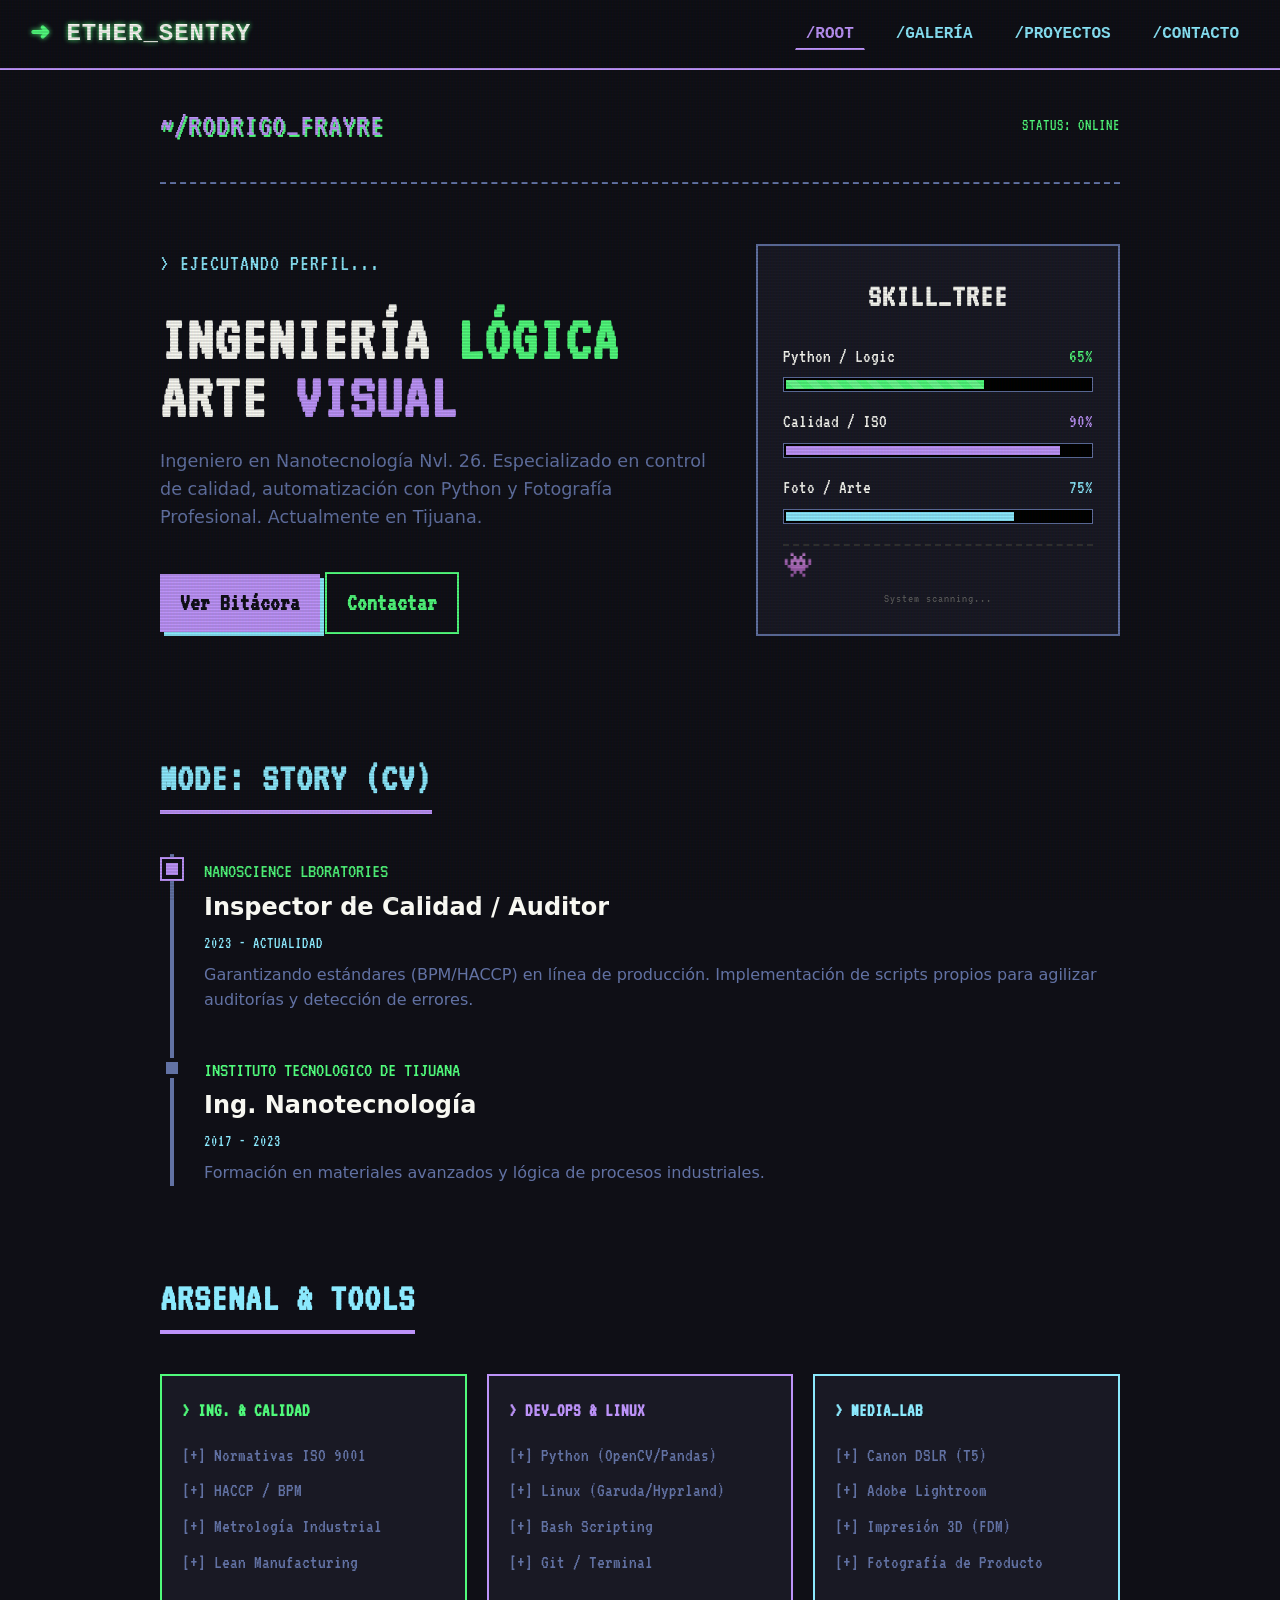
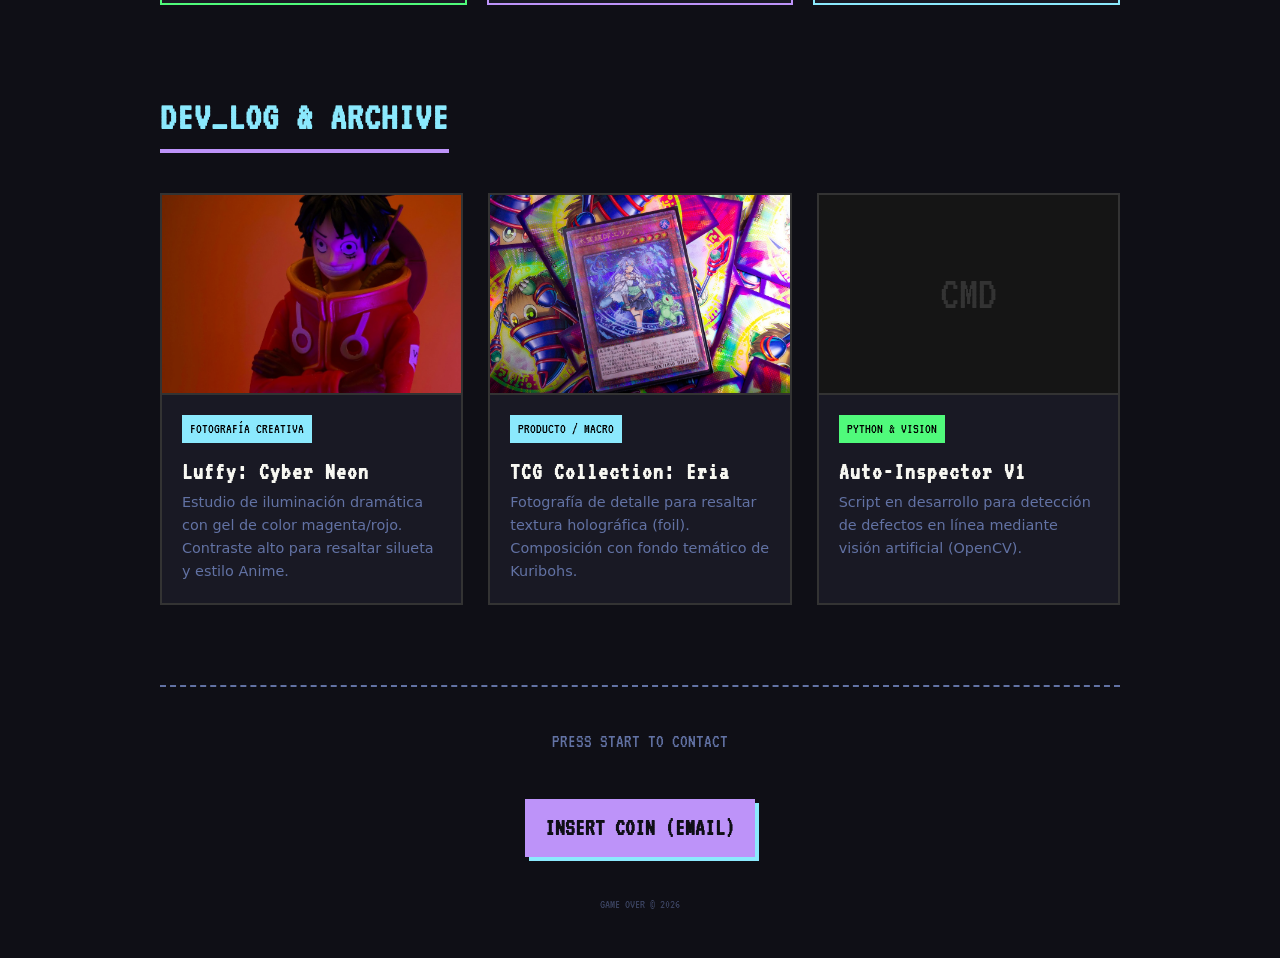
==== index.html @ 0488baf2 "Update index.html" ====
<!DOCTYPE html>
<html lang="es">
<head>
    <meta charset="UTF-8">
    <meta name="viewport" content="width=device-width, initial-scale=1.0">
    <title>EtherSentry | Dev & Photo Log</title>
    <link rel="preconnect" href="https://fonts.googleapis.com">
    <link rel="preconnect" href="https://fonts.gstatic.com" crossorigin>
    <link href="https://fonts.googleapis.com/css2?family=VT323&display=swap" rel="stylesheet">
    <link rel="stylesheet" href="style.css">

    <style>
        /* --- VARIABLES & PALETA --- */
        :root {
            --bg-dark: #0f0f16;
            --bg-panel: #191924;
            
            /* TUS COLORES: */
            --retro-purple: #bd93f9; /* Principal */
            --retro-green: #50fa7b;  /* Ingeniería */
            --retro-blue: #8be9fd;   /* Detalles */
            
            --text-main: #f8f8f2;
            --text-dim: #6272a4;
            
            --font-pixel: 'VT323', monospace; 
            --font-body: system-ui, -apple-system, sans-serif;
        }

        * { box-sizing: border-box; margin: 0; padding: 0; }

        body {
            background-color: var(--bg-dark);
            color: var(--text-main);
            font-family: var(--font-body);
            line-height: 1.6;
            overflow-x: hidden;
            position: relative;
        }

        /* --- EFECTO CRT (SCANLINES) --- */
        body::before {
            content: " ";
            display: block;
            position: fixed;
            top: 0; left: 0; bottom: 0; right: 0;
            background: linear-gradient(rgba(18, 16, 16, 0) 50%, rgba(0, 0, 0, 0.1) 50%), linear-gradient(90deg, rgba(255, 0, 0, 0.03), rgba(0, 255, 0, 0.01), rgba(0, 0, 255, 0.03));
            z-index: 9999;
            background-size: 100% 3px, 3px 100%;
            pointer-events: none;
        }

        h1, h2, h3, .pixel-font { font-family: var(--font-pixel); letter-spacing: 1px; }
        a { text-decoration: none; color: inherit; transition: 0.2s; }
        ul { list-style: none; }

        .container { max-width: 1000px; margin: 0 auto; padding: 0 20px; position: relative; z-index: 1; }

        /* --- HEADER --- */
        header {
            padding: 30px 0;
            display: flex;
            justify-content: space-between;
            align-items: center;
            border-bottom: 2px dashed var(--text-dim);
        }
        .logo { font-size: 2rem; color: var(--retro-purple); text-shadow: 2px 2px 0px var(--retro-green); }

        /* --- HERO SECTION --- */
        .hero {
            padding: 60px 0;
            display: grid;
            grid-template-columns: 1.5fr 1fr;
            gap: 50px;
            align-items: center;
        }

        .hero h1 { 
            font-size: 4rem; 
            line-height: 0.9; 
            margin-bottom: 20px; 
            text-transform: uppercase;
        }
        .hero p { color: var(--text-dim); margin-bottom: 30px; font-size: 1.1rem; }

        .btn {
            display: inline-block;
            padding: 10px 20px;
            background: var(--retro-purple);
            color: var(--bg-dark);
            font-family: var(--font-pixel);
            font-size: 1.5rem;
            border: none;
            box-shadow: 4px 4px 0px var(--retro-blue);
            cursor: pointer;
            transition: transform 0.1s;
        }
        .btn:hover { transform: translate(2px, 2px); box-shadow: 2px 2px 0px var(--retro-blue); }
        .btn.outline { background: transparent; border: 2px solid var(--retro-green); color: var(--retro-green); box-shadow: none; }
        .btn.outline:hover { background: var(--retro-green); color: var(--bg-dark); }

        /* --- STATS CARD & ANIMATION --- */
        .profile-card {
            background: var(--bg-panel);
            padding: 25px;
            border: 2px solid var(--text-dim);
            position: relative;
        }
        .profile-card::after {
            content: ''; position: absolute; top: -5px; left: -5px; right: -5px; bottom: -5px;
            border: 2px solid var(--bg-dark); pointer-events: none;
        }

        .stats-grid { margin-top: 20px; }
        .stat-row { margin-bottom: 15px; }
        .stat-label { display: flex; justify-content: space-between; font-family: var(--font-pixel); font-size: 1.2rem; margin-bottom: 5px; }
        
        .progress-container {
            height: 15px;
            background: #000;
            border: 1px solid var(--text-dim);
            padding: 2px;
        }
        .progress-bar {
            height: 100%;
            background: var(--retro-green);
            position: relative;
            background-image: linear-gradient(45deg,rgba(255,255,255,.15) 25%,transparent 25%,transparent 50%,rgba(255,255,255,.15) 50%,rgba(255,255,255,.15) 75%,transparent 75%,transparent);
            background-size: 20px 20px;
        }

        /* FANTASMA ANIMADO */
        .pixel-anim-container {
            margin-top: 20px;
            height: 40px;
            border-top: 2px dashed #333;
            position: relative;
            overflow: hidden;
            display: flex;
            align-items: center;
        }
        .pixel-sprite {
            font-size: 24px;
            position: absolute;
            animation: walk 8s linear infinite;
        }
        @keyframes walk {
            0% { left: -10%; transform: scaleX(1); }
            49% { left: 100%; transform: scaleX(1); }
            50% { left: 100%; transform: scaleX(-1); }
            99% { left: -10%; transform: scaleX(-1); }
            100% { left: -10%; transform: scaleX(1); }
        }

        /* --- SECCIONES GENERALES --- */
        .section-title { 
            font-size: 2.5rem; 
            margin-bottom: 40px; 
            color: var(--retro-blue); 
            border-bottom: 4px solid var(--retro-purple);
            display: inline-block;
        }

        /* --- TIMELINE --- */
        .timeline { border-left: 4px solid var(--text-dim); padding-left: 30px; margin-left: 10px; }
        .timeline-item { margin-bottom: 40px; position: relative; }
        .timeline-dot {
            position: absolute; left: -42px; top: 5px;
            width: 20px; height: 20px; background: var(--retro-purple);
            border: 4px solid var(--bg-dark);
            box-shadow: 0 0 0 2px var(--retro-purple);
        }
        .role-title { font-size: 1.5rem; color: var(--text-main); font-weight: bold; }
        .company-name { font-family: var(--font-pixel); color: var(--retro-green); font-size: 1.3rem; }

        /* --- SKILLS GRID --- */
        .skills-grid {
            display: grid;
            grid-template-columns: repeat(auto-fit, minmax(250px, 1fr));
            gap: 20px;
        }
        .skill-list li {
            margin-bottom: 5px;
            color: var(--text-dim);
            font-family: var(--font-pixel);
            font-size: 1.2rem;
        }

        /* --- PROYECTOS --- */
        .project-grid { display: grid; grid-template-columns: repeat(auto-fit, minmax(300px, 1fr)); gap: 25px; }
        .pixel-card {
            background: var(--bg-panel);
            border: 2px solid #333;
            transition: 0.3s;
            position: relative;
            overflow: hidden; /* Importante para que la imagen no se salga */
        }
        .pixel-card:hover {
            border-color: var(--retro-green);
            transform: translateY(-5px);
            box-shadow: 8px 8px 0px rgba(80, 250, 123, 0.2);
        }
        
        /* Estilo para las imágenes dentro de las cartas */
        .card-img-container {
            width: 100%;
            height: 200px;
            background: #000;
            border-bottom: 2px solid #333;
            display: flex;
            align-items: center;
            justify-content: center;
            overflow: hidden;
        }
        .card-img-container img {
            width: 100%;
            height: 100%;
            object-fit: cover; /* Recorta la imagen para que llene el espacio */
            transition: transform 0.5s;
        }
        .pixel-card:hover .card-img-container img {
            transform: scale(1.1); /* Zoom suave al pasar el mouse */
        }

        /* Placeholder de texto si no hay imagen */
        .card-placeholder {
            font-family: var(--font-pixel);
            font-size: 3rem;
            color: #333;
        }

        .card-content { padding: 20px; }
        .tag { 
            background: var(--retro-purple); color: #000; 
            font-family: var(--font-pixel); padding: 2px 8px; font-size: 0.9rem;
            display: inline-block; margin-bottom: 10px;
        }
        .tag.eng { background: var(--retro-green); }
        .tag.art { background: var(--retro-blue); }

        footer { margin-top: 80px; padding: 40px 0; text-align: center; border-top: 2px dashed var(--text-dim); font-family: var(--font-pixel); font-size: 1.2rem; color: var(--text-dim); }

        @media (max-width: 768px) {
            .hero { grid-template-columns: 1fr; }
            .hero h1 { font-size: 3rem; }
            .skills-grid { grid-template-columns: 1fr; }
        }
        /* --- ESTILOS DE LA BARRA DE NAVEGACIÓN --- */
.cyber-nav {
    display: flex;
    justify-content: space-between;
    align-items: center;
    background-color: rgba(15, 15, 22, 0.95); /* Fondo oscuro semitransparente */
    padding: 15px 30px;
    border-bottom: 2px solid #bd93f9; /* Línea morada abajo */
    position: sticky; /* Se queda pegada arriba al bajar */
    top: 0;
    z-index: 1000; /* Siempre encima de todo */
    backdrop-filter: blur(5px); /* Efecto difuminado estilo Garuda */
}

.nav-logo {
    font-family: 'Courier New', monospace;
    font-weight: bold;
    font-size: 1.5rem;
    color: #f8f8f2;
    text-shadow: 0 0 5px #50fa7b; /* Brillo verde */
}

.nav-links {
    list-style: none;
    display: flex;
    gap: 20px;
    margin: 0;
    padding: 0;
}

.nav-links li a {
    text-decoration: none;
    color: #8be9fd; /* Azul cian */
    font-family: 'Courier New', monospace;
    font-weight: bold;
    transition: all 0.3s ease;
    padding: 5px 10px;
    border: 1px solid transparent;
}

/* Efecto al pasar el mouse (Hover) */
.nav-links li a:hover {
    color: #50fa7b; /* Se pone verde */
    border: 1px solid #50fa7b; /* Cuadro verde */
    box-shadow: 0 0 10px #50fa7b;
    background-color: rgba(80, 250, 123, 0.1);
}

/* Enlace activo (donde estás ahora) */
.nav-links li a.active {
    color: #bd93f9;
    border-bottom: 2px solid #bd93f9;
}
    </style>
</head>
<body>
    <nav class="cyber-nav">
    <div class="nav-logo">
        <span style="color: #50fa7b;">➜</span> ETHER_SENTRY
    </div>
    <ul class="nav-links">
        <li><a href="index.html" class="active">/ROOT</a></li>
        <li><a href="galeria.html">/GALERÍA</a></li>
        <li><a href="#proyectos">/PROYECTOS</a></li>
        <li><a href="mailto:tuemail@gmail.com">/CONTACTO</a></li>
    </ul>
</nav>
    <div class="container">
        <header>
            <div class="logo pixel-font">~/RODRIGO_FRAYRE</div>
            <div class="pixel-font" style="color: var(--retro-green);">STATUS: ONLINE</div>
        </header>

        <section class="hero">
            <div>
                <p class="pixel-font" style="color: var(--retro-blue); font-size: 1.4rem;">> EJECUTANDO PERFIL...</p>
                <h1 class="pixel-font">
                    INGENIERÍA <span style="color: var(--retro-green)">LÓGICA</span><br>
                    ARTE <span style="color: var(--retro-purple)">VISUAL</span>
                </h1>
                <p>
                    Ingeniero en Nanotecnología Nvl. 26. Especializado en control de calidad, automatización con Python y Fotografía Profesional. 
                    Actualmente en Tijuana.
                </p>
                <div style="margin-top: 20px;">
                    <a href="#projects" class="btn">Ver Bitácora</a>
                    <a href="mailto:tuemail@gmail.com" class="btn outline">Contactar</a>
                </div>
            </div>

            <div class="profile-card">
                <h3 class="pixel-font" style="text-align: center; font-size: 2rem; margin-bottom: 20px;">SKILL_TREE</h3>
                
                <div class="stats-grid">
                    <div class="stat-row">
                        <div class="stat-label">
                            <span>Python / Logic</span>
                            <span style="color: var(--retro-green)">65%</span>
                        </div>
                        <div class="progress-container"><div class="progress-bar" style="width: 65%;"></div></div>
                    </div>
                    <div class="stat-row">
                        <div class="stat-label">
                            <span>Calidad / ISO</span>
                            <span style="color: var(--retro-purple)">90%</span>
                        </div>
                        <div class="progress-container"><div class="progress-bar" style="width: 90%; background: var(--retro-purple);"></div></div>
                    </div>
                    <div class="stat-row">
                        <div class="stat-label">
                            <span>Foto / Arte</span>
                            <span style="color: var(--retro-blue)">75%</span>
                        </div>
                        <div class="progress-container"><div class="progress-bar" style="width: 75%; background: var(--retro-blue);"></div></div>
                    </div>
                </div>

                <div class="pixel-anim-container">
                    <div class="pixel-sprite">👾</div>
                </div>
                <div class="pixel-font" style="text-align: center; font-size: 0.8rem; color: #555; margin-top:5px;">System scanning...</div>
            </div>
        </section>

        <section id="trayectoria" style="margin-top: 50px;">
            <h2 class="section-title pixel-font">MODE: STORY (CV)</h2>
            <div class="timeline">
                <div class="timeline-item">
                    <div class="timeline-dot"></div>
                    <div class="company-name">NANOSCIENCE LBORATORIES</div>
                    <div class="role-title">Inspector de Calidad / Auditor</div>
                    <p class="pixel-font" style="color: var(--retro-blue); margin: 5px 0;">2023 - ACTUALIDAD</p>
                    <p style="color: var(--text-dim);">
                        Garantizando estándares (BPM/HACCP) en línea de producción. Implementación de scripts propios para agilizar auditorías y detección de errores.
                    </p>
                </div>
                <div class="timeline-item">
                    <div class="timeline-dot" style="background: var(--text-dim); box-shadow: none;"></div>
                    <div class="company-name">INSTITUTO TECNOLOGICO DE TIJUANA</div>
                    <div class="role-title">Ing. Nanotecnología</div>
                    <p class="pixel-font" style="color: var(--retro-blue); margin: 5px 0;">2017 - 2023</p>
                    <p style="color: var(--text-dim);">
                        Formación en materiales avanzados y lógica de procesos industriales.
                    </p>
                </div>
            </div>
        </section>

        <section id="skills" style="margin-top: 80px;">
            <h2 class="section-title pixel-font">ARSENAL & TOOLS</h2>
            
            <div class="skills-grid">
                <div class="pixel-card" style="padding: 20px; border-color: var(--retro-green);">
                    <h3 class="pixel-font" style="color: var(--retro-green); margin-bottom: 15px;">> ING. & CALIDAD</h3>
                    <ul class="skill-list">
                        <li>[+] Normativas ISO 9001</li>
                        <li>[+] HACCP / BPM</li>
                        <li>[+] Metrología Industrial</li>
                        <li>[+] Lean Manufacturing</li>
                    </ul>
                </div>
                <div class="pixel-card" style="padding: 20px; border-color: var(--retro-purple);">
                    <h3 class="pixel-font" style="color: var(--retro-purple); margin-bottom: 15px;">> DEV_OPS & LINUX</h3>
                    <ul class="skill-list">
                        <li>[+] Python (OpenCV/Pandas)</li>
                        <li>[+] Linux (Garuda/Hyprland)</li>
                        <li>[+] Bash Scripting</li>
                        <li>[+] Git / Terminal</li>
                    </ul>
                </div>
                <div class="pixel-card" style="padding: 20px; border-color: var(--retro-blue);">
                    <h3 class="pixel-font" style="color: var(--retro-blue); margin-bottom: 15px;">> MEDIA_LAB</h3>
                    <ul class="skill-list">
                        <li>[+] Canon DSLR (T5)</li>
                        <li>[+] Adobe Lightroom</li>
                        <li>[+] Impresión 3D (FDM)</li>
                        <li>[+] Fotografía de Producto</li>
                    </ul>
                </div>
            </div>
        </section>

        <section id="projects" style="margin-top: 80px;">
            <h2 class="section-title pixel-font">DEV_LOG & ARCHIVE</h2>
            
            <div class="project-grid">
                
                <article class="pixel-card">
                    <div class="card-img-container">
                        <img src="luffy.jpg" alt="Figura Luffy Egghead iluminación neon">
                    </div>
                    <div class="card-content">
                        <span class="tag art">FOTOGRAFÍA CREATIVA</span>
                        <h3 class="pixel-font" style="font-size: 1.5rem;">Luffy: Cyber Neon</h3>
                        <p style="color: var(--text-dim); font-size: 0.9rem;">
                            Estudio de iluminación dramática con gel de color magenta/rojo. Contraste alto para resaltar silueta y estilo Anime.
                        </p>
                    </div>
                </article>

                <article class="pixel-card">
                    <div class="card-img-container">
                        <img src="cartas.jpg" alt="Carta Yu-Gi-Oh Eria Foil">
                    </div>
                    <div class="card-content">
                        <span class="tag art">PRODUCTO / MACRO</span>
                        <h3 class="pixel-font" style="font-size: 1.5rem;">TCG Collection: Eria</h3>
                        <p style="color: var(--text-dim); font-size: 0.9rem;">
                            Fotografía de detalle para resaltar textura holográfica (foil). Composición con fondo temático de Kuribohs.
                        </p>
                    </div>
                </article>

                <article class="pixel-card">
                    <div class="card-img-container" style="background: #151515;">
                         <span class="card-placeholder">CMD</span>
                    </div>
                    <div class="card-content">
                        <span class="tag eng">PYTHON & VISION</span>
                        <h3 class="pixel-font" style="font-size: 1.5rem;">Auto-Inspector V1</h3>
                        <p style="color: var(--text-dim); font-size: 0.9rem;">
                            Script en desarrollo para detección de defectos en línea mediante visión artificial (OpenCV).
                        </p>
                    </div>
                </article>

            </div>
        </section>

        <footer id="contact">
            <p>PRESS START TO CONTACT</p>
            <br>
            <a href="mailto:frayrerodriguezr@gmail.com" class="btn">INSERT COIN (EMAIL)</a>
            <br><br>
            <span style="font-size: 0.8rem; opacity: 0.5;">GAME OVER © 2026</span>
        </footer>

    </div>
</body>
</html>
---- style.css ----
/* --- CONFIGURACIÓN GLOBAL (Aplica a toda la web) --- */
body {
    background-color: #0f0f16; /* Tu fondo negro azulado */
    color: #f8f8f2; /* Texto blanco hueso */
    font-family: 'Courier New', monospace; /* Fuente Hacker */
    margin: 0;
    padding: 0;
    overflow-x: hidden; /* Evita scroll horizontal */
}

a {
    text-decoration: none;
    transition: all 0.3s ease;
}

/* --- BARRA DE NAVEGACIÓN (El menú superior) --- */
.cyber-nav {
    display: flex;
    justify-content: space-between;
    align-items: center;
    background-color: rgba(15, 15, 22, 0.95); /* Fondo semitransparente */
    padding: 20px 40px;
    border-bottom: 2px solid #bd93f9; /* Línea morada */
    position: sticky; /* Se pega al techo */
    top: 0;
    z-index: 9999; /* Siempre encima */
    backdrop-filter: blur(5px); /* Efecto cristal */
}

.nav-logo {
    font-size: 1.5rem;
    font-weight: bold;
    color: #f8f8f2;
    letter-spacing: 1px;
    text-transform: uppercase;
}

.nav-links {
    list-style: none;
    display: flex;
    gap: 30px;
    margin: 0;
    padding: 0;
}

.nav-links li a {
    color: #8be9fd; /* Azul Cian */
    font-weight: bold;
    font-size: 1rem;
    padding-bottom: 5px;
    border-bottom: 2px solid transparent;
}

/* Efectos al pasar el mouse por el menú */
.nav-links li a:hover {
    color: #50fa7b; /* Verde neón */
    text-shadow: 0 0 8px rgba(80, 250, 123, 0.6);
}

/* Indicador de "Página Actual" */
.nav-links li a.active {
    color: #50fa7b;
    border-bottom: 2px solid #50fa7b;
}

/* --- BOTONES GENERALES --- */
.btn {
    display: inline-block;
    padding: 10px 20px;
    border: 2px solid #bd93f9;
    color: #bd93f9;
    font-weight: bold;
    margin-top: 10px;
}

.btn:hover {
    background-color: #bd93f9;
    color: #0f0f16;
    box-shadow: 0 0 15px #bd93f9;
}

/* --- PIE DE PÁGINA (Footer) --- */
footer {
    text-align: center;
    padding: 20px;
    border-top: 1px solid #44475a;
    color: #6272a4;
    font-size: 0.9rem;
    margin-top: 50px;
}
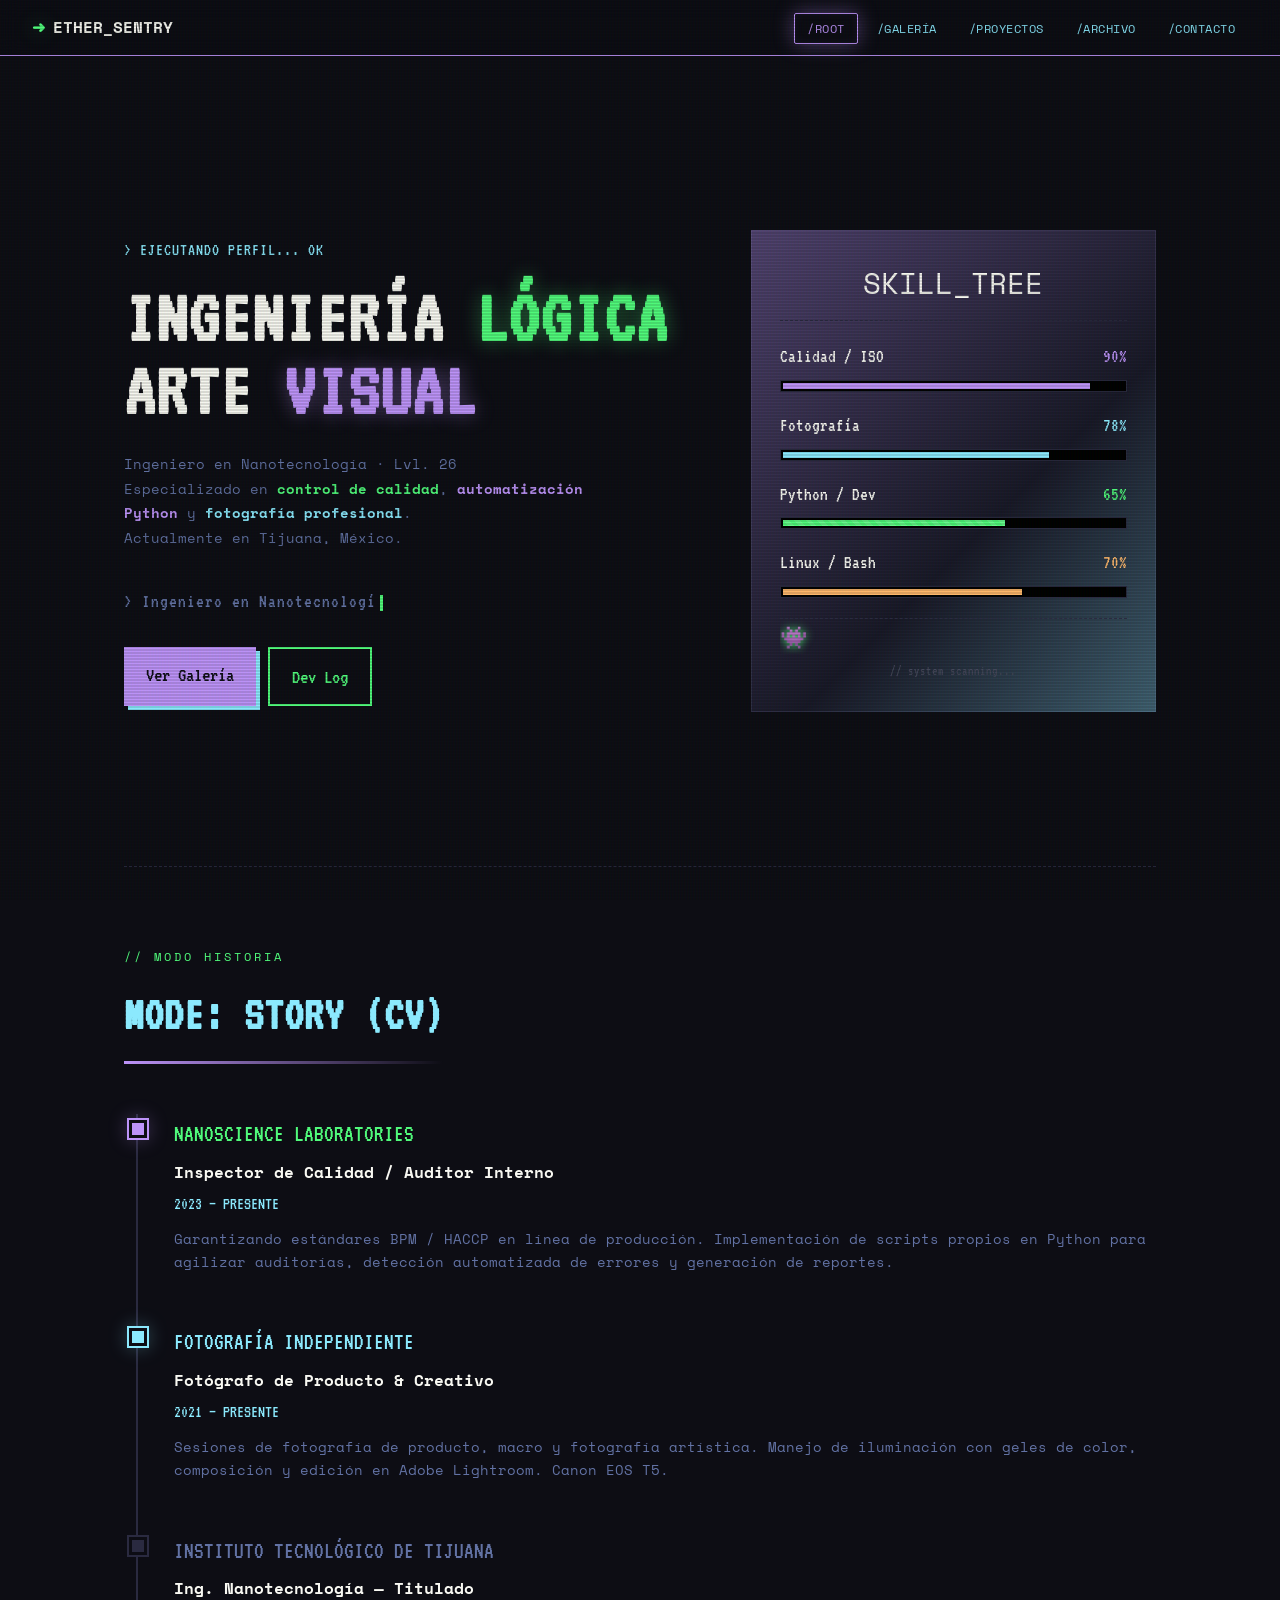
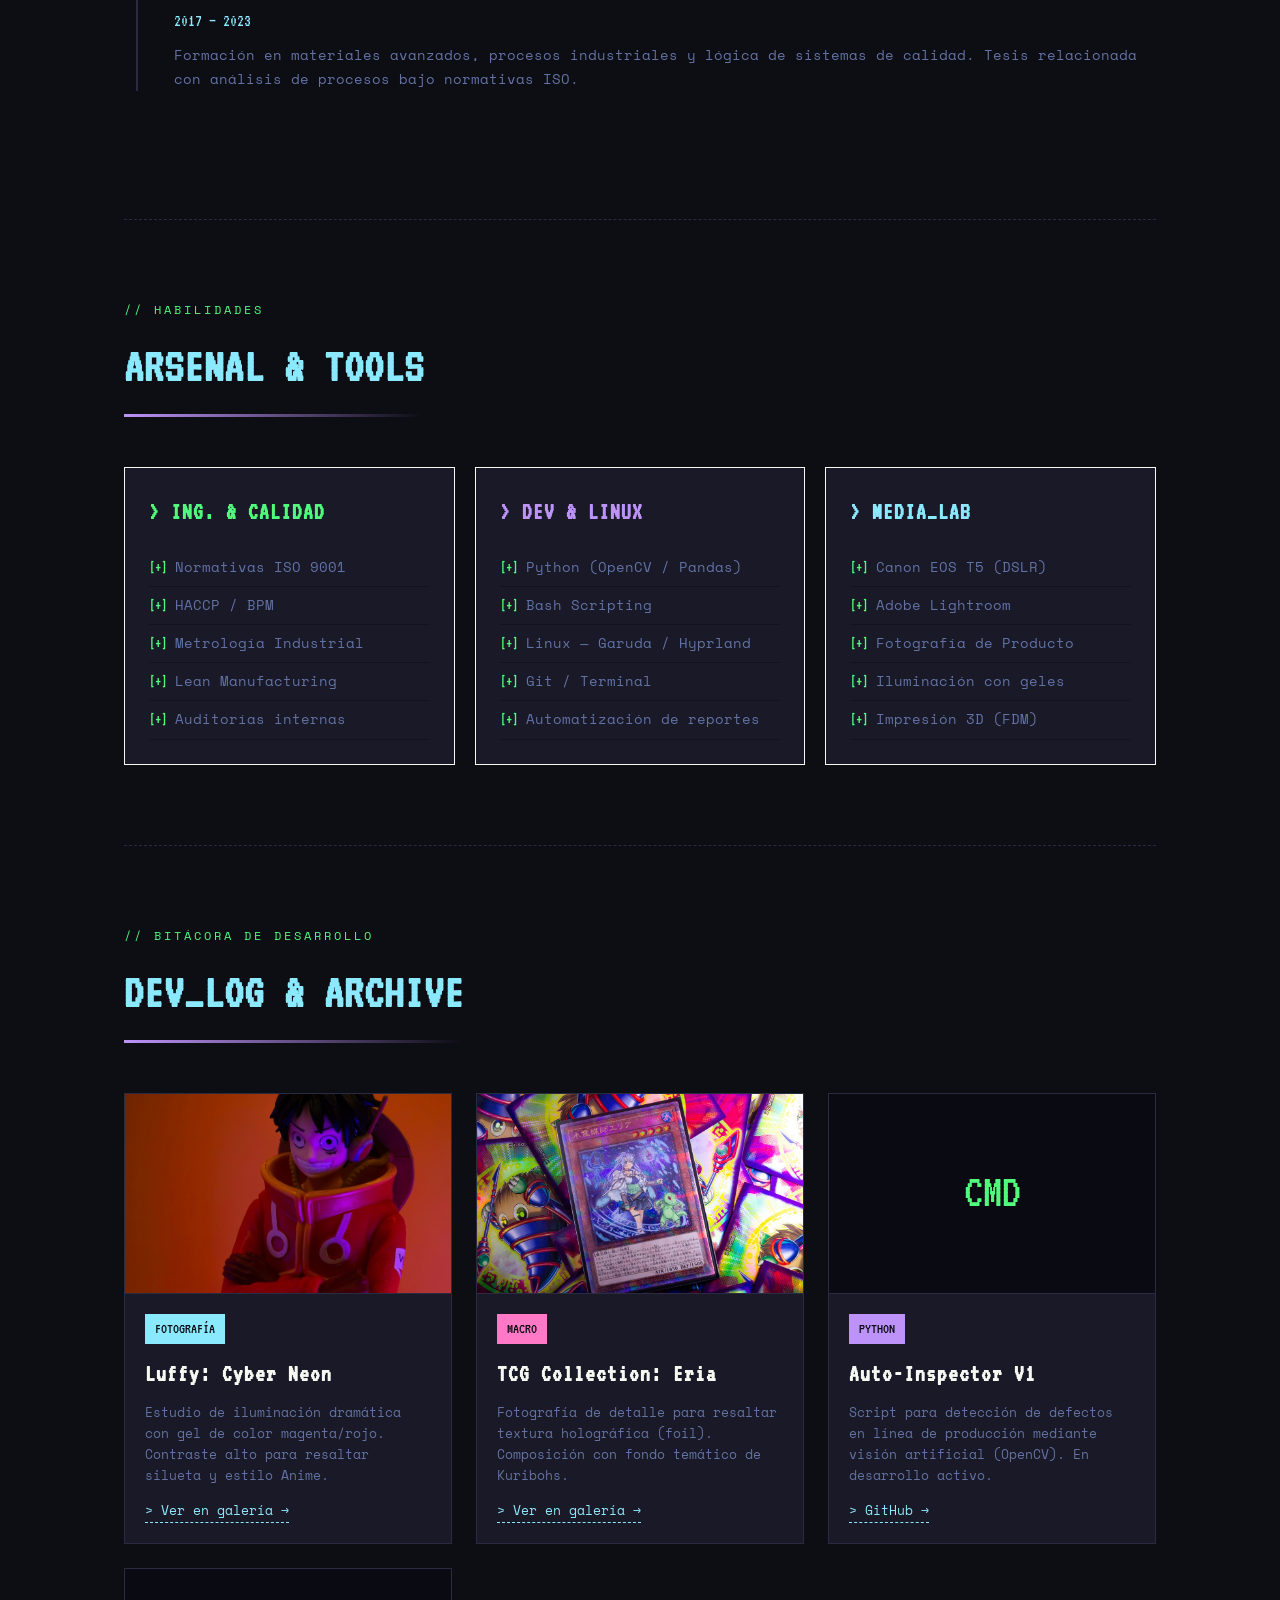
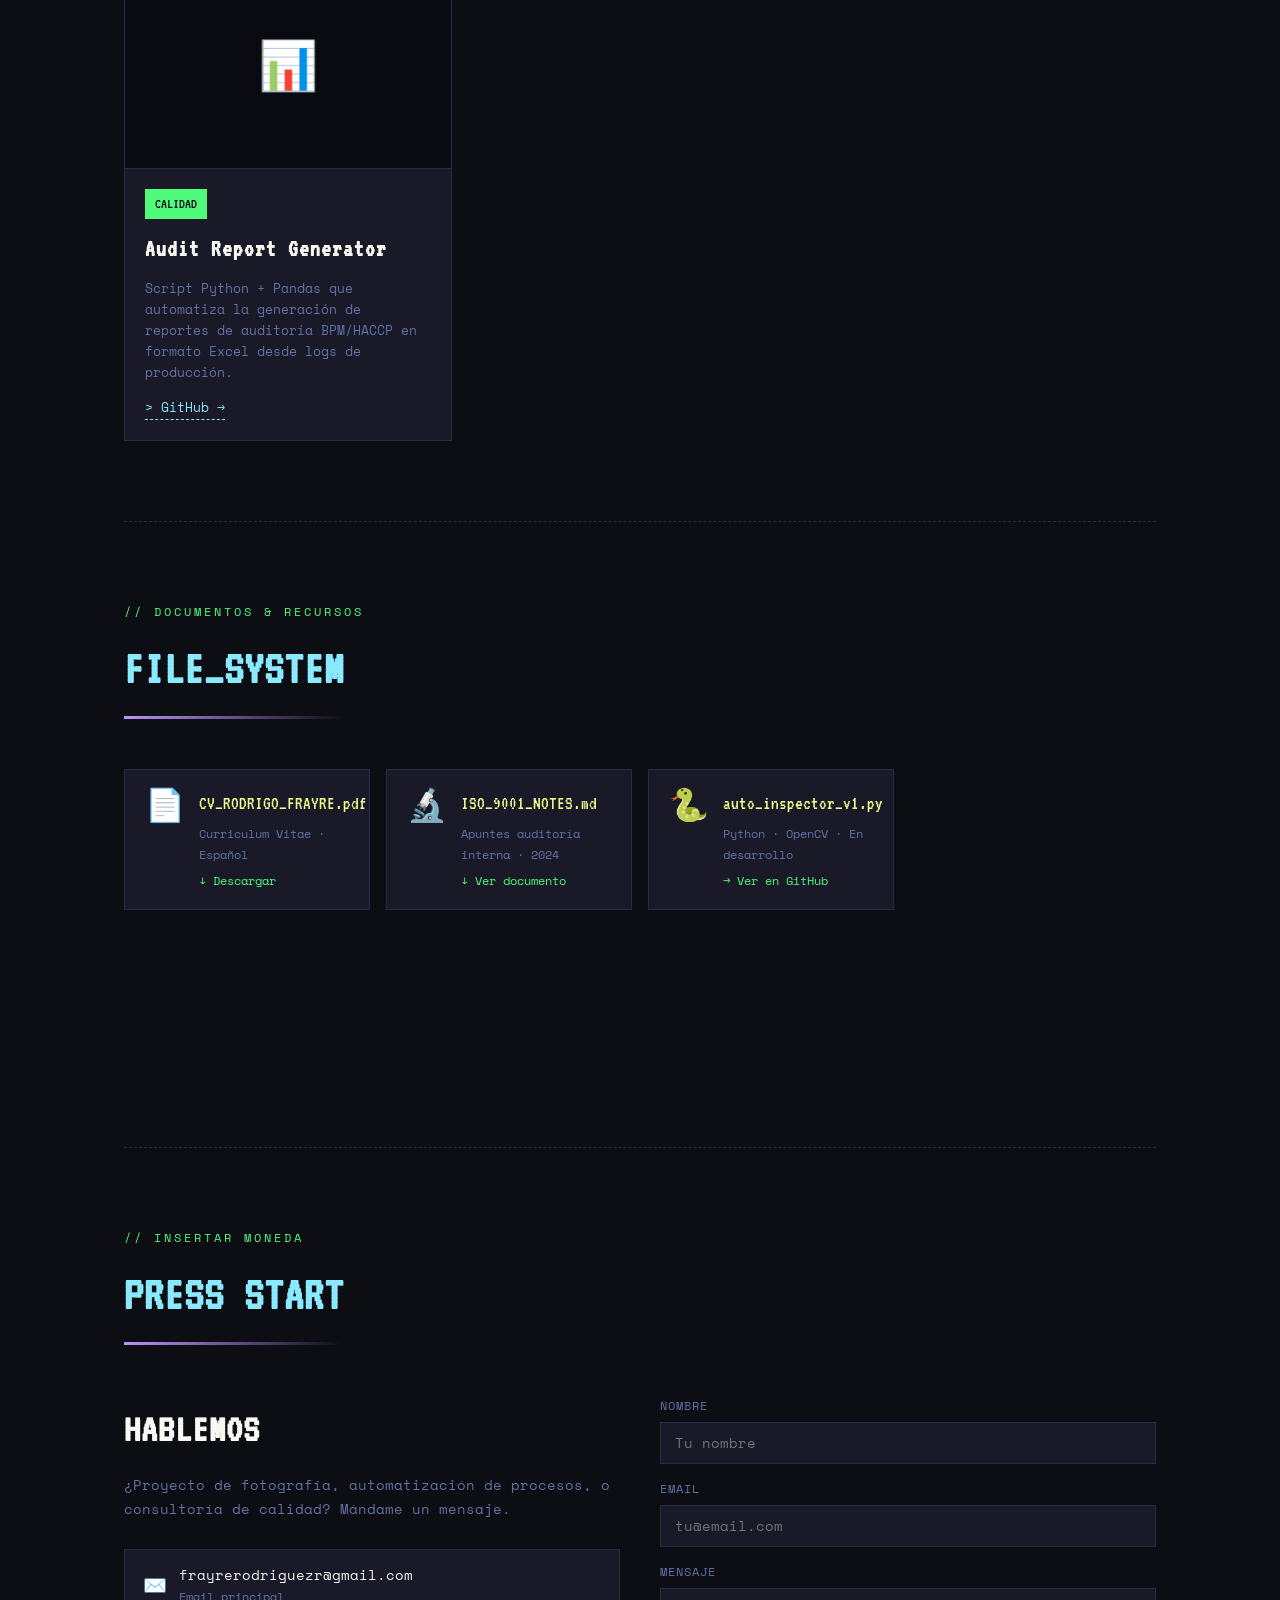
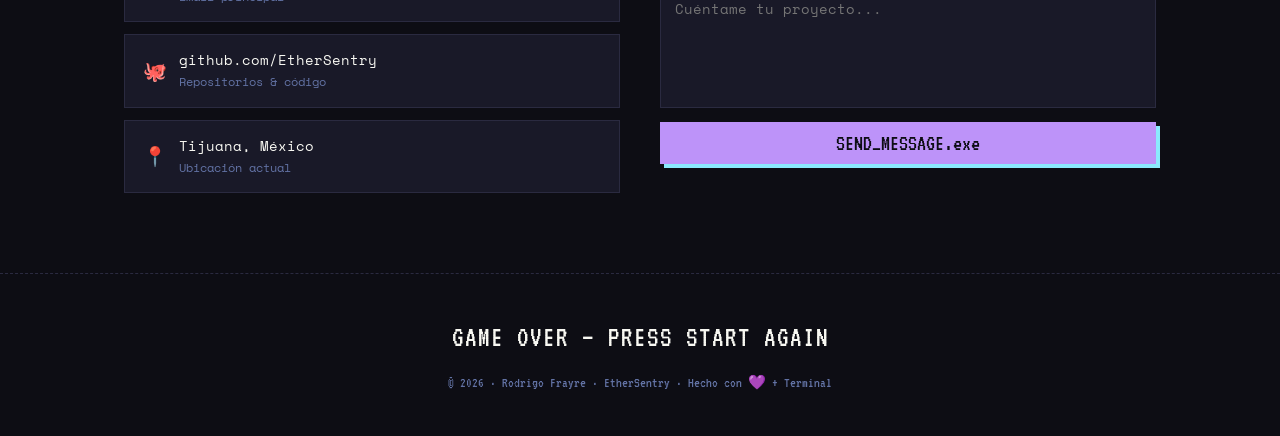
==== commit f1a5a5be: "Add files via upload" ====
--- a/index.html
+++ b/index.html
@@ -1,488 +1,483 @@
 <!DOCTYPE html>
 <html lang="es">
 <head>
-    <meta charset="UTF-8">
-    <meta name="viewport" content="width=device-width, initial-scale=1.0">
-    <title>EtherSentry | Dev & Photo Log</title>
-    <link rel="preconnect" href="https://fonts.googleapis.com">
-    <link rel="preconnect" href="https://fonts.gstatic.com" crossorigin>
-    <link href="https://fonts.googleapis.com/css2?family=VT323&display=swap" rel="stylesheet">
-    <link rel="stylesheet" href="style.css">
-
-    <style>
-        /* --- VARIABLES & PALETA --- */
-        :root {
-            --bg-dark: #0f0f16;
-            --bg-panel: #191924;
-            
-            /* TUS COLORES: */
-            --retro-purple: #bd93f9; /* Principal */
-            --retro-green: #50fa7b;  /* Ingeniería */
-            --retro-blue: #8be9fd;   /* Detalles */
-            
-            --text-main: #f8f8f2;
-            --text-dim: #6272a4;
-            
-            --font-pixel: 'VT323', monospace; 
-            --font-body: system-ui, -apple-system, sans-serif;
-        }
-
-        * { box-sizing: border-box; margin: 0; padding: 0; }
-
-        body {
-            background-color: var(--bg-dark);
-            color: var(--text-main);
-            font-family: var(--font-body);
-            line-height: 1.6;
-            overflow-x: hidden;
-            position: relative;
-        }
-
-        /* --- EFECTO CRT (SCANLINES) --- */
-        body::before {
-            content: " ";
-            display: block;
-            position: fixed;
-            top: 0; left: 0; bottom: 0; right: 0;
-            background: linear-gradient(rgba(18, 16, 16, 0) 50%, rgba(0, 0, 0, 0.1) 50%), linear-gradient(90deg, rgba(255, 0, 0, 0.03), rgba(0, 255, 0, 0.01), rgba(0, 0, 255, 0.03));
-            z-index: 9999;
-            background-size: 100% 3px, 3px 100%;
-            pointer-events: none;
-        }
-
-        h1, h2, h3, .pixel-font { font-family: var(--font-pixel); letter-spacing: 1px; }
-        a { text-decoration: none; color: inherit; transition: 0.2s; }
-        ul { list-style: none; }
-
-        .container { max-width: 1000px; margin: 0 auto; padding: 0 20px; position: relative; z-index: 1; }
-
-        /* --- HEADER --- */
-        header {
-            padding: 30px 0;
-            display: flex;
-            justify-content: space-between;
-            align-items: center;
-            border-bottom: 2px dashed var(--text-dim);
-        }
-        .logo { font-size: 2rem; color: var(--retro-purple); text-shadow: 2px 2px 0px var(--retro-green); }
-
-        /* --- HERO SECTION --- */
-        .hero {
-            padding: 60px 0;
-            display: grid;
-            grid-template-columns: 1.5fr 1fr;
-            gap: 50px;
-            align-items: center;
-        }
-
-        .hero h1 { 
-            font-size: 4rem; 
-            line-height: 0.9; 
-            margin-bottom: 20px; 
-            text-transform: uppercase;
-        }
-        .hero p { color: var(--text-dim); margin-bottom: 30px; font-size: 1.1rem; }
-
-        .btn {
-            display: inline-block;
-            padding: 10px 20px;
-            background: var(--retro-purple);
-            color: var(--bg-dark);
-            font-family: var(--font-pixel);
-            font-size: 1.5rem;
-            border: none;
-            box-shadow: 4px 4px 0px var(--retro-blue);
-            cursor: pointer;
-            transition: transform 0.1s;
-        }
-        .btn:hover { transform: translate(2px, 2px); box-shadow: 2px 2px 0px var(--retro-blue); }
-        .btn.outline { background: transparent; border: 2px solid var(--retro-green); color: var(--retro-green); box-shadow: none; }
-        .btn.outline:hover { background: var(--retro-green); color: var(--bg-dark); }
-
-        /* --- STATS CARD & ANIMATION --- */
-        .profile-card {
-            background: var(--bg-panel);
-            padding: 25px;
-            border: 2px solid var(--text-dim);
-            position: relative;
-        }
-        .profile-card::after {
-            content: ''; position: absolute; top: -5px; left: -5px; right: -5px; bottom: -5px;
-            border: 2px solid var(--bg-dark); pointer-events: none;
-        }
-
-        .stats-grid { margin-top: 20px; }
-        .stat-row { margin-bottom: 15px; }
-        .stat-label { display: flex; justify-content: space-between; font-family: var(--font-pixel); font-size: 1.2rem; margin-bottom: 5px; }
-        
-        .progress-container {
-            height: 15px;
-            background: #000;
-            border: 1px solid var(--text-dim);
-            padding: 2px;
-        }
-        .progress-bar {
-            height: 100%;
-            background: var(--retro-green);
-            position: relative;
-            background-image: linear-gradient(45deg,rgba(255,255,255,.15) 25%,transparent 25%,transparent 50%,rgba(255,255,255,.15) 50%,rgba(255,255,255,.15) 75%,transparent 75%,transparent);
-            background-size: 20px 20px;
-        }
-
-        /* FANTASMA ANIMADO */
-        .pixel-anim-container {
-            margin-top: 20px;
-            height: 40px;
-            border-top: 2px dashed #333;
-            position: relative;
-            overflow: hidden;
-            display: flex;
-            align-items: center;
-        }
-        .pixel-sprite {
-            font-size: 24px;
-            position: absolute;
-            animation: walk 8s linear infinite;
-        }
-        @keyframes walk {
-            0% { left: -10%; transform: scaleX(1); }
-            49% { left: 100%; transform: scaleX(1); }
-            50% { left: 100%; transform: scaleX(-1); }
-            99% { left: -10%; transform: scaleX(-1); }
-            100% { left: -10%; transform: scaleX(1); }
-        }
-
-        /* --- SECCIONES GENERALES --- */
-        .section-title { 
-            font-size: 2.5rem; 
-            margin-bottom: 40px; 
-            color: var(--retro-blue); 
-            border-bottom: 4px solid var(--retro-purple);
-            display: inline-block;
-        }
-
-        /* --- TIMELINE --- */
-        .timeline { border-left: 4px solid var(--text-dim); padding-left: 30px; margin-left: 10px; }
-        .timeline-item { margin-bottom: 40px; position: relative; }
-        .timeline-dot {
-            position: absolute; left: -42px; top: 5px;
-            width: 20px; height: 20px; background: var(--retro-purple);
-            border: 4px solid var(--bg-dark);
-            box-shadow: 0 0 0 2px var(--retro-purple);
-        }
-        .role-title { font-size: 1.5rem; color: var(--text-main); font-weight: bold; }
-        .company-name { font-family: var(--font-pixel); color: var(--retro-green); font-size: 1.3rem; }
-
-        /* --- SKILLS GRID --- */
-        .skills-grid {
-            display: grid;
-            grid-template-columns: repeat(auto-fit, minmax(250px, 1fr));
-            gap: 20px;
-        }
-        .skill-list li {
-            margin-bottom: 5px;
-            color: var(--text-dim);
-            font-family: var(--font-pixel);
-            font-size: 1.2rem;
-        }
-
-        /* --- PROYECTOS --- */
-        .project-grid { display: grid; grid-template-columns: repeat(auto-fit, minmax(300px, 1fr)); gap: 25px; }
-        .pixel-card {
-            background: var(--bg-panel);
-            border: 2px solid #333;
-            transition: 0.3s;
-            position: relative;
-            overflow: hidden; /* Importante para que la imagen no se salga */
-        }
-        .pixel-card:hover {
-            border-color: var(--retro-green);
-            transform: translateY(-5px);
-            box-shadow: 8px 8px 0px rgba(80, 250, 123, 0.2);
-        }
-        
-        /* Estilo para las imágenes dentro de las cartas */
-        .card-img-container {
-            width: 100%;
-            height: 200px;
-            background: #000;
-            border-bottom: 2px solid #333;
-            display: flex;
-            align-items: center;
-            justify-content: center;
-            overflow: hidden;
-        }
-        .card-img-container img {
-            width: 100%;
-            height: 100%;
-            object-fit: cover; /* Recorta la imagen para que llene el espacio */
-            transition: transform 0.5s;
-        }
-        .pixel-card:hover .card-img-container img {
-            transform: scale(1.1); /* Zoom suave al pasar el mouse */
-        }
-
-        /* Placeholder de texto si no hay imagen */
-        .card-placeholder {
-            font-family: var(--font-pixel);
-            font-size: 3rem;
-            color: #333;
-        }
-
-        .card-content { padding: 20px; }
-        .tag { 
-            background: var(--retro-purple); color: #000; 
-            font-family: var(--font-pixel); padding: 2px 8px; font-size: 0.9rem;
-            display: inline-block; margin-bottom: 10px;
-        }
-        .tag.eng { background: var(--retro-green); }
-        .tag.art { background: var(--retro-blue); }
-
-        footer { margin-top: 80px; padding: 40px 0; text-align: center; border-top: 2px dashed var(--text-dim); font-family: var(--font-pixel); font-size: 1.2rem; color: var(--text-dim); }
-
-        @media (max-width: 768px) {
-            .hero { grid-template-columns: 1fr; }
-            .hero h1 { font-size: 3rem; }
-            .skills-grid { grid-template-columns: 1fr; }
-        }
-        /* --- ESTILOS DE LA BARRA DE NAVEGACIÓN --- */
-.cyber-nav {
-    display: flex;
-    justify-content: space-between;
-    align-items: center;
-    background-color: rgba(15, 15, 22, 0.95); /* Fondo oscuro semitransparente */
-    padding: 15px 30px;
-    border-bottom: 2px solid #bd93f9; /* Línea morada abajo */
-    position: sticky; /* Se queda pegada arriba al bajar */
-    top: 0;
-    z-index: 1000; /* Siempre encima de todo */
-    backdrop-filter: blur(5px); /* Efecto difuminado estilo Garuda */
-}
-
-.nav-logo {
-    font-family: 'Courier New', monospace;
-    font-weight: bold;
-    font-size: 1.5rem;
-    color: #f8f8f2;
-    text-shadow: 0 0 5px #50fa7b; /* Brillo verde */
-}
-
-.nav-links {
-    list-style: none;
-    display: flex;
-    gap: 20px;
-    margin: 0;
-    padding: 0;
-}
-
-.nav-links li a {
-    text-decoration: none;
-    color: #8be9fd; /* Azul cian */
-    font-family: 'Courier New', monospace;
-    font-weight: bold;
-    transition: all 0.3s ease;
-    padding: 5px 10px;
-    border: 1px solid transparent;
-}
-
-/* Efecto al pasar el mouse (Hover) */
-.nav-links li a:hover {
-    color: #50fa7b; /* Se pone verde */
-    border: 1px solid #50fa7b; /* Cuadro verde */
-    box-shadow: 0 0 10px #50fa7b;
-    background-color: rgba(80, 250, 123, 0.1);
-}
-
-/* Enlace activo (donde estás ahora) */
-.nav-links li a.active {
-    color: #bd93f9;
-    border-bottom: 2px solid #bd93f9;
-}
-    </style>
+  <meta charset="UTF-8">
+  <meta name="viewport" content="width=device-width, initial-scale=1.0">
+  <title>EtherSentry | Dev & Photo Log</title>
+  <meta name="description" content="Portafolio de Rodrigo Frayre — Ingeniero en Nanotecnología, Control de Calidad y Fotografía Profesional. Tijuana, México.">
+  <meta property="og:title" content="EtherSentry | Dev & Photo Log">
+  <meta property="og:description" content="Calidad industrial · Automatización Python · Fotografía">
+  <meta property="og:type" content="website">
+  <link rel="preconnect" href="https://fonts.googleapis.com">
+  <link rel="preconnect" href="https://fonts.gstatic.com" crossorigin>
+  <link href="https://fonts.googleapis.com/css2?family=VT323&family=Space+Mono:ital,wght@0,400;0,700;1,400&display=swap" rel="stylesheet">
+  <link rel="stylesheet" href="style.css">
 </head>
 <body>
-    <nav class="cyber-nav">
-    <div class="nav-logo">
-        <span style="color: #50fa7b;">➜</span> ETHER_SENTRY
-    </div>
-    <ul class="nav-links">
-        <li><a href="index.html" class="active">/ROOT</a></li>
-        <li><a href="galeria.html">/GALERÍA</a></li>
-        <li><a href="#proyectos">/PROYECTOS</a></li>
-        <li><a href="mailto:tuemail@gmail.com">/CONTACTO</a></li>
-    </ul>
+
+<!-- ═══════════════ NAV ═══════════════ -->
+<nav class="cyber-nav">
+  <div class="nav-logo">
+    <span class="arrow">➜</span>
+    <span class="glitch" data-text="ETHER_SENTRY">ETHER_SENTRY</span>
+  </div>
+  <ul class="nav-links">
+    <li><a href="index.html" class="active">/ROOT</a></li>
+    <li><a href="galeria.html">/GALERÍA</a></li>
+    <li><a href="#proyectos">/PROYECTOS</a></li>
+    <li><a href="#archivo">/ARCHIVO</a></li>
+    <li><a href="#contacto">/CONTACTO</a></li>
+  </ul>
 </nav>
-    <div class="container">
-        <header>
-            <div class="logo pixel-font">~/RODRIGO_FRAYRE</div>
-            <div class="pixel-font" style="color: var(--retro-green);">STATUS: ONLINE</div>
-        </header>
-
-        <section class="hero">
+
+<div class="container">
+
+  <!-- ═══════════════ HERO ═══════════════ -->
+  <section class="hero" style="border: none; padding-top: 80px;">
+    <div>
+      <p class="hero-eyebrow pixel">&gt; EJECUTANDO PERFIL... OK</p>
+      <h1 class="pixel">
+        INGENIERÍA <span class="line-green">LÓGICA</span><br>
+        ARTE <span class="line-purple">VISUAL</span>
+      </h1>
+      <p class="hero-desc">
+        Ingeniero en Nanotecnología · Lvl. 26<br>
+        Especializado en <strong style="color:var(--green)">control de calidad</strong>,
+        <strong style="color:var(--purple)">automatización Python</strong> y
+        <strong style="color:var(--cyan)">fotografía profesional</strong>.<br>
+        Actualmente en Tijuana, México.
+      </p>
+      <p class="pixel" style="font-size:1.2rem; color:var(--text-dim); margin-bottom: 28px;">
+        &gt; <span id="typing-text"></span><span class="cursor"></span>
+      </p>
+      <div class="hero-btns">
+        <a href="galeria.html" class="btn btn-primary">Ver Galería</a>
+        <a href="#proyectos" class="btn btn-outline">Dev Log</a>
+      </div>
+    </div>
+
+    <div class="profile-card">
+      <div class="profile-card-title">SKILL_TREE</div>
+      <div class="stat-row">
+        <div class="stat-label">
+          <span>Calidad / ISO</span>
+          <span style="color:var(--purple)">90%</span>
+        </div>
+        <div class="progress-track">
+          <div class="progress-fill" style="width:90%; background:var(--purple);" data-w="90"></div>
+        </div>
+      </div>
+      <div class="stat-row">
+        <div class="stat-label">
+          <span>Fotografía</span>
+          <span style="color:var(--cyan)">78%</span>
+        </div>
+        <div class="progress-track">
+          <div class="progress-fill" style="width:78%; background:var(--cyan);" data-w="78"></div>
+        </div>
+      </div>
+      <div class="stat-row">
+        <div class="stat-label">
+          <span>Python / Dev</span>
+          <span style="color:var(--green)">65%</span>
+        </div>
+        <div class="progress-track">
+          <div class="progress-fill" style="width:65%;" data-w="65"></div>
+        </div>
+      </div>
+      <div class="stat-row">
+        <div class="stat-label">
+          <span>Linux / Bash</span>
+          <span style="color:var(--orange)">70%</span>
+        </div>
+        <div class="progress-track">
+          <div class="progress-fill" style="width:70%; background:var(--orange);" data-w="70"></div>
+        </div>
+      </div>
+      <div class="pixel-runner">
+        <div class="pixel-sprite">👾</div>
+      </div>
+      <p class="pixel" style="text-align:center; font-size:0.85rem; color:var(--text-muted); margin-top:6px;">
+        // system scanning...
+      </p>
+    </div>
+  </section>
+
+  <hr class="divider">
+
+  <!-- ═══════════════ TRAYECTORIA ═══════════════ -->
+  <section id="trayectoria">
+    <div class="section-header">
+      <p class="section-tag">// modo historia</p>
+      <h2 class="section-title pixel">MODE: STORY (CV)</h2>
+    </div>
+
+    <div class="timeline">
+
+      <div class="timeline-item">
+        <div class="timeline-dot"></div>
+        <div class="timeline-company">NANOSCIENCE LABORATORIES</div>
+        <div class="timeline-role">Inspector de Calidad / Auditor Interno</div>
+        <div class="timeline-date">2023 — PRESENTE</div>
+        <p class="timeline-desc">
+          Garantizando estándares BPM / HACCP en línea de producción.
+          Implementación de scripts propios en Python para agilizar auditorías,
+          detección automatizada de errores y generación de reportes.
+        </p>
+      </div>
+
+      <div class="timeline-item">
+        <div class="timeline-dot" style="background:var(--cyan); box-shadow: 0 0 0 2px var(--cyan), var(--glow-cyan);"></div>
+        <div class="timeline-company" style="color:var(--cyan)">FOTOGRAFÍA INDEPENDIENTE</div>
+        <div class="timeline-role">Fotógrafo de Producto & Creativo</div>
+        <div class="timeline-date">2021 — PRESENTE</div>
+        <p class="timeline-desc">
+          Sesiones de fotografía de producto, macro y fotografía artística.
+          Manejo de iluminación con geles de color, composición y edición
+          en Adobe Lightroom. Canon EOS T5.
+        </p>
+      </div>
+
+      <div class="timeline-item">
+        <div class="timeline-dot dim"></div>
+        <div class="timeline-company" style="color:var(--text-dim)">INSTITUTO TECNOLÓGICO DE TIJUANA</div>
+        <div class="timeline-role">Ing. Nanotecnología — Titulado</div>
+        <div class="timeline-date">2017 — 2023</div>
+        <p class="timeline-desc">
+          Formación en materiales avanzados, procesos industriales y lógica
+          de sistemas de calidad. Tesis relacionada con análisis de procesos
+          bajo normativas ISO.
+        </p>
+      </div>
+
+    </div>
+  </section>
+
+  <hr class="divider">
+
+  <!-- ═══════════════ ARSENAL ═══════════════ -->
+  <section id="skills">
+    <div class="section-header">
+      <p class="section-tag">// habilidades</p>
+      <h2 class="section-title pixel">ARSENAL & TOOLS</h2>
+    </div>
+    <div class="skills-grid">
+
+      <div class="skill-card" style="border-color:var(--green)20;">
+        <h3 class="skill-card-title pixel" style="color:var(--green)">&gt; ING. & CALIDAD</h3>
+        <ul class="skill-list">
+          <li>Normativas ISO 9001</li>
+          <li>HACCP / BPM</li>
+          <li>Metrología Industrial</li>
+          <li>Lean Manufacturing</li>
+          <li>Auditorías internas</li>
+        </ul>
+      </div>
+
+      <div class="skill-card" style="border-color:var(--purple)20;">
+        <h3 class="skill-card-title pixel" style="color:var(--purple)">&gt; DEV & LINUX</h3>
+        <ul class="skill-list">
+          <li>Python (OpenCV / Pandas)</li>
+          <li>Bash Scripting</li>
+          <li>Linux — Garuda / Hyprland</li>
+          <li>Git / Terminal</li>
+          <li>Automatización de reportes</li>
+        </ul>
+      </div>
+
+      <div class="skill-card" style="border-color:var(--cyan)20;">
+        <h3 class="skill-card-title pixel" style="color:var(--cyan)">&gt; MEDIA_LAB</h3>
+        <ul class="skill-list">
+          <li>Canon EOS T5 (DSLR)</li>
+          <li>Adobe Lightroom</li>
+          <li>Fotografía de Producto</li>
+          <li>Iluminación con geles</li>
+          <li>Impresión 3D (FDM)</li>
+        </ul>
+      </div>
+
+    </div>
+  </section>
+
+  <hr class="divider">
+
+  <!-- ═══════════════ PROYECTOS ═══════════════ -->
+  <section id="proyectos">
+    <div class="section-header">
+      <p class="section-tag">// bitácora de desarrollo</p>
+      <h2 class="section-title pixel">DEV_LOG & ARCHIVE</h2>
+    </div>
+    <div class="project-grid">
+
+      <article class="project-card">
+        <div class="card-img">
+          <img src="luffy.jpg" alt="Luffy Cyber Neon — fotografía con gel magenta">
+        </div>
+        <div class="card-body">
+          <span class="tag tag-photo">FOTOGRAFÍA</span>
+          <h3 class="card-title pixel">Luffy: Cyber Neon</h3>
+          <p class="card-desc">
+            Estudio de iluminación dramática con gel de color magenta/rojo.
+            Contraste alto para resaltar silueta y estilo Anime.
+          </p>
+          <a href="galeria.html" class="card-link">&gt; Ver en galería →</a>
+        </div>
+      </article>
+
+      <article class="project-card">
+        <div class="card-img">
+          <img src="cartas.jpg" alt="Carta Yu-Gi-Oh Eria Foil — macro">
+        </div>
+        <div class="card-body">
+          <span class="tag tag-macro">MACRO</span>
+          <h3 class="card-title pixel">TCG Collection: Eria</h3>
+          <p class="card-desc">
+            Fotografía de detalle para resaltar textura holográfica (foil).
+            Composición con fondo temático de Kuribohs.
+          </p>
+          <a href="galeria.html" class="card-link">&gt; Ver en galería →</a>
+        </div>
+      </article>
+
+      <article class="project-card">
+        <div class="card-img" style="background:#0a0a12; align-items:center; justify-content:center;">
+          <span class="card-placeholder" style="color:var(--green);">CMD</span>
+        </div>
+        <div class="card-body">
+          <span class="tag tag-dev">PYTHON</span>
+          <h3 class="card-title pixel">Auto-Inspector V1</h3>
+          <p class="card-desc">
+            Script para detección de defectos en línea de producción mediante
+            visión artificial (OpenCV). En desarrollo activo.
+          </p>
+          <a href="https://github.com/EtherSentry" target="_blank" class="card-link">&gt; GitHub →</a>
+        </div>
+      </article>
+
+      <article class="project-card">
+        <div class="card-img" style="background:#0a0a12;">
+          <span class="card-placeholder" style="color:var(--purple);">📊</span>
+        </div>
+        <div class="card-body">
+          <span class="tag tag-eng">CALIDAD</span>
+          <h3 class="card-title pixel">Audit Report Generator</h3>
+          <p class="card-desc">
+            Script Python + Pandas que automatiza la generación de reportes
+            de auditoría BPM/HACCP en formato Excel desde logs de producción.
+          </p>
+          <a href="https://github.com/EtherSentry" target="_blank" class="card-link">&gt; GitHub →</a>
+        </div>
+      </article>
+
+    </div>
+  </section>
+
+  <hr class="divider">
+
+  <!-- ═══════════════ ARCHIVO / DOCS ═══════════════ -->
+  <section id="archivo">
+    <div class="section-header">
+      <p class="section-tag">// documentos & recursos</p>
+      <h2 class="section-title pixel">FILE_SYSTEM</h2>
+    </div>
+    <div class="archive-grid">
+
+      <div class="archive-item" onclick="window.open('#','_blank')">
+        <div class="archive-icon">📄</div>
+        <div>
+          <div class="archive-name">CV_RODRIGO_FRAYRE.pdf</div>
+          <div class="archive-meta">Curriculum Vitae · Español</div>
+          <div class="archive-size">↓ Descargar</div>
+        </div>
+      </div>
+
+      <div class="archive-item" onclick="window.open('#','_blank')">
+        <div class="archive-icon">🔬</div>
+        <div>
+          <div class="archive-name">ISO_9001_NOTES.md</div>
+          <div class="archive-meta">Apuntes auditoría interna · 2024</div>
+          <div class="archive-size">↓ Ver documento</div>
+        </div>
+      </div>
+
+      <div class="archive-item" onclick="window.open('https://github.com/EtherSentry','_blank')">
+        <div class="archive-icon">🐍</div>
+        <div>
+          <div class="archive-name">auto_inspector_v1.py</div>
+          <div class="archive-meta">Python · OpenCV · En desarrollo</div>
+          <div class="archive-size">→ Ver en GitHub</div>
+        </div>
+      </div>
+
+      <div class="archive-item" onclick="window.open('galeria.html','_self')">
+        <div class="archive-icon">📷</div>
+        <div>
+          <div class="archive-name">PHOTO_ARCHIVE_2024</div>
+          <div class="archive-meta">Fotografía de producto y artística</div>
+          <div class="archive-size">→ Abrir galería</div>
+        </div>
+      </div>
+
+      <div class="archive-item" onclick="window.open('#','_blank')">
+        <div class="archive-icon">📊</div>
+        <div>
+          <div class="archive-name">AUDIT_REPORT_TEMPLATE.xlsx</div>
+          <div class="archive-meta">Plantilla Excel · Auditorías BPM</div>
+          <div class="archive-size">↓ Descargar plantilla</div>
+        </div>
+      </div>
+
+      <div class="archive-item" onclick="window.open('#','_blank')">
+        <div class="archive-icon">🖥️</div>
+        <div>
+          <div class="archive-name">DOTFILES_CONFIG</div>
+          <div class="archive-meta">Garuda Linux · Hyprland config</div>
+          <div class="archive-size">→ Ver en GitHub</div>
+        </div>
+      </div>
+
+    </div>
+  </section>
+
+  <hr class="divider">
+
+  <!-- ═══════════════ CONTACTO ═══════════════ -->
+  <section id="contacto">
+    <div class="section-header">
+      <p class="section-tag">// insertar moneda</p>
+      <h2 class="section-title pixel">PRESS START</h2>
+    </div>
+    <div class="contact-grid">
+
+      <div class="contact-info">
+        <h2 class="pixel" style="font-size:2.5rem; margin-bottom:10px;">
+          HABLEMOS
+        </h2>
+        <p>¿Proyecto de fotografía, automatización de procesos, o consultoría de calidad? Mándame un mensaje.</p>
+        <div class="contact-links">
+          <a href="mailto:frayrerodriguezr@gmail.com" class="contact-link">
+            <span class="contact-link-icon">✉️</span>
             <div>
-                <p class="pixel-font" style="color: var(--retro-blue); font-size: 1.4rem;">> EJECUTANDO PERFIL...</p>
-                <h1 class="pixel-font">
-                    INGENIERÍA <span style="color: var(--retro-green)">LÓGICA</span><br>
-                    ARTE <span style="color: var(--retro-purple)">VISUAL</span>
-                </h1>
-                <p>
-                    Ingeniero en Nanotecnología Nvl. 26. Especializado en control de calidad, automatización con Python y Fotografía Profesional. 
-                    Actualmente en Tijuana.
-                </p>
-                <div style="margin-top: 20px;">
-                    <a href="#projects" class="btn">Ver Bitácora</a>
-                    <a href="mailto:tuemail@gmail.com" class="btn outline">Contactar</a>
-                </div>
+              <div>frayrerodriguezr@gmail.com</div>
+              <div class="contact-link-label">Email principal</div>
             </div>
-
-            <div class="profile-card">
-                <h3 class="pixel-font" style="text-align: center; font-size: 2rem; margin-bottom: 20px;">SKILL_TREE</h3>
-                
-                <div class="stats-grid">
-                    <div class="stat-row">
-                        <div class="stat-label">
-                            <span>Python / Logic</span>
-                            <span style="color: var(--retro-green)">65%</span>
-                        </div>
-                        <div class="progress-container"><div class="progress-bar" style="width: 65%;"></div></div>
-                    </div>
-                    <div class="stat-row">
-                        <div class="stat-label">
-                            <span>Calidad / ISO</span>
-                            <span style="color: var(--retro-purple)">90%</span>
-                        </div>
-                        <div class="progress-container"><div class="progress-bar" style="width: 90%; background: var(--retro-purple);"></div></div>
-                    </div>
-                    <div class="stat-row">
-                        <div class="stat-label">
-                            <span>Foto / Arte</span>
-                            <span style="color: var(--retro-blue)">75%</span>
-                        </div>
-                        <div class="progress-container"><div class="progress-bar" style="width: 75%; background: var(--retro-blue);"></div></div>
-                    </div>
-                </div>
-
-                <div class="pixel-anim-container">
-                    <div class="pixel-sprite">👾</div>
-                </div>
-                <div class="pixel-font" style="text-align: center; font-size: 0.8rem; color: #555; margin-top:5px;">System scanning...</div>
+          </a>
+          <a href="https://github.com/EtherSentry" target="_blank" class="contact-link">
+            <span class="contact-link-icon">🐙</span>
+            <div>
+              <div>github.com/EtherSentry</div>
+              <div class="contact-link-label">Repositorios & código</div>
             </div>
-        </section>
-
-        <section id="trayectoria" style="margin-top: 50px;">
-            <h2 class="section-title pixel-font">MODE: STORY (CV)</h2>
-            <div class="timeline">
-                <div class="timeline-item">
-                    <div class="timeline-dot"></div>
-                    <div class="company-name">NANOSCIENCE LBORATORIES</div>
-                    <div class="role-title">Inspector de Calidad / Auditor</div>
-                    <p class="pixel-font" style="color: var(--retro-blue); margin: 5px 0;">2023 - ACTUALIDAD</p>
-                    <p style="color: var(--text-dim);">
-                        Garantizando estándares (BPM/HACCP) en línea de producción. Implementación de scripts propios para agilizar auditorías y detección de errores.
-                    </p>
-                </div>
-                <div class="timeline-item">
-                    <div class="timeline-dot" style="background: var(--text-dim); box-shadow: none;"></div>
-                    <div class="company-name">INSTITUTO TECNOLOGICO DE TIJUANA</div>
-                    <div class="role-title">Ing. Nanotecnología</div>
-                    <p class="pixel-font" style="color: var(--retro-blue); margin: 5px 0;">2017 - 2023</p>
-                    <p style="color: var(--text-dim);">
-                        Formación en materiales avanzados y lógica de procesos industriales.
-                    </p>
-                </div>
+          </a>
+          <div class="contact-link" style="cursor:default;">
+            <span class="contact-link-icon">📍</span>
+            <div>
+              <div>Tijuana, México</div>
+              <div class="contact-link-label">Ubicación actual</div>
             </div>
-        </section>
-
-        <section id="skills" style="margin-top: 80px;">
-            <h2 class="section-title pixel-font">ARSENAL & TOOLS</h2>
-            
-            <div class="skills-grid">
-                <div class="pixel-card" style="padding: 20px; border-color: var(--retro-green);">
-                    <h3 class="pixel-font" style="color: var(--retro-green); margin-bottom: 15px;">> ING. & CALIDAD</h3>
-                    <ul class="skill-list">
-                        <li>[+] Normativas ISO 9001</li>
-                        <li>[+] HACCP / BPM</li>
-                        <li>[+] Metrología Industrial</li>
-                        <li>[+] Lean Manufacturing</li>
-                    </ul>
-                </div>
-                <div class="pixel-card" style="padding: 20px; border-color: var(--retro-purple);">
-                    <h3 class="pixel-font" style="color: var(--retro-purple); margin-bottom: 15px;">> DEV_OPS & LINUX</h3>
-                    <ul class="skill-list">
-                        <li>[+] Python (OpenCV/Pandas)</li>
-                        <li>[+] Linux (Garuda/Hyprland)</li>
-                        <li>[+] Bash Scripting</li>
-                        <li>[+] Git / Terminal</li>
-                    </ul>
-                </div>
-                <div class="pixel-card" style="padding: 20px; border-color: var(--retro-blue);">
-                    <h3 class="pixel-font" style="color: var(--retro-blue); margin-bottom: 15px;">> MEDIA_LAB</h3>
-                    <ul class="skill-list">
-                        <li>[+] Canon DSLR (T5)</li>
-                        <li>[+] Adobe Lightroom</li>
-                        <li>[+] Impresión 3D (FDM)</li>
-                        <li>[+] Fotografía de Producto</li>
-                    </ul>
-                </div>
-            </div>
-        </section>
-
-        <section id="projects" style="margin-top: 80px;">
-            <h2 class="section-title pixel-font">DEV_LOG & ARCHIVE</h2>
-            
-            <div class="project-grid">
-                
-                <article class="pixel-card">
-                    <div class="card-img-container">
-                        <img src="luffy.jpg" alt="Figura Luffy Egghead iluminación neon">
-                    </div>
-                    <div class="card-content">
-                        <span class="tag art">FOTOGRAFÍA CREATIVA</span>
-                        <h3 class="pixel-font" style="font-size: 1.5rem;">Luffy: Cyber Neon</h3>
-                        <p style="color: var(--text-dim); font-size: 0.9rem;">
-                            Estudio de iluminación dramática con gel de color magenta/rojo. Contraste alto para resaltar silueta y estilo Anime.
-                        </p>
-                    </div>
-                </article>
-
-                <article class="pixel-card">
-                    <div class="card-img-container">
-                        <img src="cartas.jpg" alt="Carta Yu-Gi-Oh Eria Foil">
-                    </div>
-                    <div class="card-content">
-                        <span class="tag art">PRODUCTO / MACRO</span>
-                        <h3 class="pixel-font" style="font-size: 1.5rem;">TCG Collection: Eria</h3>
-                        <p style="color: var(--text-dim); font-size: 0.9rem;">
-                            Fotografía de detalle para resaltar textura holográfica (foil). Composición con fondo temático de Kuribohs.
-                        </p>
-                    </div>
-                </article>
-
-                <article class="pixel-card">
-                    <div class="card-img-container" style="background: #151515;">
-                         <span class="card-placeholder">CMD</span>
-                    </div>
-                    <div class="card-content">
-                        <span class="tag eng">PYTHON & VISION</span>
-                        <h3 class="pixel-font" style="font-size: 1.5rem;">Auto-Inspector V1</h3>
-                        <p style="color: var(--text-dim); font-size: 0.9rem;">
-                            Script en desarrollo para detección de defectos en línea mediante visión artificial (OpenCV).
-                        </p>
-                    </div>
-                </article>
-
-            </div>
-        </section>
-
-        <footer id="contact">
-            <p>PRESS START TO CONTACT</p>
-            <br>
-            <a href="mailto:frayrerodriguezr@gmail.com" class="btn">INSERT COIN (EMAIL)</a>
-            <br><br>
-            <span style="font-size: 0.8rem; opacity: 0.5;">GAME OVER © 2026</span>
-        </footer>
-
-    </div>
+          </div>
+        </div>
+      </div>
+
+      <div class="contact-form">
+        <div class="form-group">
+          <label class="form-label">Nombre</label>
+          <input class="form-input" type="text" placeholder="Tu nombre" id="cf-name">
+        </div>
+        <div class="form-group">
+          <label class="form-label">Email</label>
+          <input class="form-input" type="email" placeholder="tu@email.com" id="cf-email">
+        </div>
+        <div class="form-group">
+          <label class="form-label">Mensaje</label>
+          <textarea class="form-textarea" placeholder="Cuéntame tu proyecto..." id="cf-message"></textarea>
+        </div>
+        <button class="btn btn-primary" onclick="sendContactForm()" style="width:100%; font-size:1.4rem;">
+          SEND_MESSAGE.exe
+        </button>
+        <p id="cf-status" class="pixel" style="font-size:1.1rem; color:var(--green); display:none; margin-top:8px;">
+          &gt; Mensaje enviado. Responderé pronto.
+        </p>
+      </div>
+
+    </div>
+  </section>
+
+</div><!-- /container -->
+
+<!-- ═══════════════ FOOTER ═══════════════ -->
+<footer>
+  <div class="container" style="text-align:center;">
+    <div class="footer-cta pixel">GAME OVER — PRESS START AGAIN</div>
+    <p style="font-size:0.9rem; margin-top:4px;">© 2026 · Rodrigo Frayre · EtherSentry · Hecho con 💜 + Terminal</p>
+  </div>
+</footer>
+
+<!-- ═══════════════ SCRIPTS ═══════════════ -->
+<script>
+/* ---- TYPING EFFECT ---- */
+const lines = [
+  "Ingeniero en Nanotecnología",
+  "Control de Calidad / ISO 9001",
+  "Automatización con Python",
+  "Fotografía Profesional",
+  "Linux Enjoyer 🐧"
+];
+let li = 0, ci = 0, deleting = false;
+const el = document.getElementById('typing-text');
+function type() {
+  const cur = lines[li];
+  if (!deleting) {
+    el.textContent = cur.slice(0, ++ci);
+    if (ci === cur.length) { deleting = true; setTimeout(type, 1800); return; }
+  } else {
+    el.textContent = cur.slice(0, --ci);
+    if (ci === 0) { deleting = false; li = (li + 1) % lines.length; }
+  }
+  setTimeout(type, deleting ? 40 : 75);
+}
+type();
+
+/* ---- INTERSECTION OBSERVER (scroll animations) ---- */
+const observer = new IntersectionObserver((entries) => {
+  entries.forEach((e, i) => {
+    if (e.isIntersecting) {
+      setTimeout(() => e.target.classList.add('visible'), i * 80);
+    }
+  });
+}, { threshold: 0.1 });
+
+document.querySelectorAll(
+  '.timeline-item, .skill-card, .project-card, .archive-item'
+).forEach(el => observer.observe(el));
+
+/* ---- PROGRESS BARS ---- */
+const barObserver = new IntersectionObserver((entries) => {
+  entries.forEach(e => {
+    if (e.isIntersecting) {
+      e.target.querySelectorAll('.progress-fill').forEach(bar => {
+        bar.classList.add('animate');
+      });
+    }
+  });
+}, { threshold: 0.3 });
+document.querySelectorAll('.profile-card').forEach(c => barObserver.observe(c));
+
+/* ---- CONTACT FORM (mailto fallback) ---- */
+function sendContactForm() {
+  const name    = document.getElementById('cf-name').value.trim();
+  const email   = document.getElementById('cf-email').value.trim();
+  const message = document.getElementById('cf-message').value.trim();
+  if (!name || !email || !message) {
+    alert('Por favor completa todos los campos.');
+    return;
+  }
+  const subject = encodeURIComponent(`Contacto desde portafolio — ${name}`);
+  const body    = encodeURIComponent(`Nombre: ${name}\nEmail: ${email}\n\n${message}`);
+  window.location.href = `mailto:frayrerodriguezr@gmail.com?subject=${subject}&body=${body}`;
+  document.getElementById('cf-status').style.display = 'block';
+}
+</script>
+
 </body>
 </html>
-
--- a/style.css
+++ b/style.css
@@ -1,90 +1,823 @@
-/* --- CONFIGURACIÓN GLOBAL (Aplica a toda la web) --- */
+/* ============================================================
+   ETHERSENTRY PORTFOLIO — CSS CONSOLIDADO
+   Paleta: Dracula Theme  |  Fuentes: VT323 + Space Mono
+   ============================================================ */
+
+@import url('https://fonts.googleapis.com/css2?family=VT323&family=Space+Mono:ital,wght@0,400;0,700;1,400&display=swap');
+
+/* --- VARIABLES --- */
+:root {
+  --bg-dark:      #0d0d14;
+  --bg-panel:     #13131e;
+  --bg-card:      #191928;
+  --border:       #2a2a40;
+
+  --purple:       #bd93f9;
+  --green:        #50fa7b;
+  --cyan:         #8be9fd;
+  --pink:         #ff79c6;
+  --yellow:       #f1fa8c;
+  --orange:       #ffb86c;
+
+  --text-main:    #f8f8f2;
+  --text-dim:     #6272a4;
+  --text-muted:   #44475a;
+
+  --font-pixel:   'VT323', monospace;
+  --font-mono:    'Space Mono', monospace;
+
+  --glow-purple:  0 0 20px rgba(189,147,249,0.4);
+  --glow-green:   0 0 20px rgba(80,250,123,0.4);
+  --glow-cyan:    0 0 20px rgba(139,233,253,0.4);
+}
+
+/* --- RESET & BASE --- */
+*, *::before, *::after { box-sizing: border-box; margin: 0; padding: 0; }
+
+html { scroll-behavior: smooth; }
+
 body {
-    background-color: #0f0f16; /* Tu fondo negro azulado */
-    color: #f8f8f2; /* Texto blanco hueso */
-    font-family: 'Courier New', monospace; /* Fuente Hacker */
-    margin: 0;
-    padding: 0;
-    overflow-x: hidden; /* Evita scroll horizontal */
-}
-
-a {
-    text-decoration: none;
-    transition: all 0.3s ease;
-}
-
-/* --- BARRA DE NAVEGACIÓN (El menú superior) --- */
+  background-color: var(--bg-dark);
+  color: var(--text-main);
+  font-family: var(--font-mono);
+  font-size: 14px;
+  line-height: 1.7;
+  overflow-x: hidden;
+}
+
+h1, h2, h3, h4, .pixel { font-family: var(--font-pixel); letter-spacing: 1px; }
+a { text-decoration: none; color: inherit; transition: all 0.2s; }
+ul { list-style: none; }
+img { display: block; max-width: 100%; }
+
+/* --- EFECTO CRT --- */
+body::before {
+  content: "";
+  display: block;
+  position: fixed;
+  inset: 0;
+  background:
+    linear-gradient(rgba(18,16,16,0) 50%, rgba(0,0,0,0.12) 50%),
+    linear-gradient(90deg, rgba(255,0,0,0.025), rgba(0,255,0,0.015), rgba(0,0,255,0.025));
+  background-size: 100% 3px, 3px 100%;
+  pointer-events: none;
+  z-index: 9998;
+}
+
+/* Línea de scan animada */
+body::after {
+  content: "";
+  position: fixed;
+  top: -100%;
+  left: 0;
+  width: 100%;
+  height: 4px;
+  background: linear-gradient(transparent, rgba(139,233,253,0.06), transparent);
+  animation: scanline 8s linear infinite;
+  pointer-events: none;
+  z-index: 9997;
+}
+@keyframes scanline {
+  0%   { top: -4px; }
+  100% { top: 100%; }
+}
+
+/* --- LAYOUT --- */
+.container {
+  max-width: 1080px;
+  margin: 0 auto;
+  padding: 0 24px;
+  position: relative;
+  z-index: 1;
+}
+.container--wide { max-width: 1280px; }
+
+/* --- NAVEGACIÓN --- */
 .cyber-nav {
-    display: flex;
-    justify-content: space-between;
-    align-items: center;
-    background-color: rgba(15, 15, 22, 0.95); /* Fondo semitransparente */
-    padding: 20px 40px;
-    border-bottom: 2px solid #bd93f9; /* Línea morada */
-    position: sticky; /* Se pega al techo */
-    top: 0;
-    z-index: 9999; /* Siempre encima */
-    backdrop-filter: blur(5px); /* Efecto cristal */
+  display: flex;
+  justify-content: space-between;
+  align-items: center;
+  padding: 14px 32px;
+  background: rgba(13,13,20,0.92);
+  border-bottom: 1px solid var(--purple);
+  position: sticky;
+  top: 0;
+  z-index: 1000;
+  backdrop-filter: blur(10px);
+  -webkit-backdrop-filter: blur(10px);
 }
 
 .nav-logo {
-    font-size: 1.5rem;
-    font-weight: bold;
-    color: #f8f8f2;
-    letter-spacing: 1px;
-    text-transform: uppercase;
-}
+  font-family: var(--font-mono);
+  font-weight: 700;
+  font-size: 1rem;
+  color: var(--text-main);
+  display: flex;
+  align-items: center;
+  gap: 8px;
+}
+.nav-logo .arrow { color: var(--green); text-shadow: var(--glow-green); }
 
 .nav-links {
-    list-style: none;
-    display: flex;
-    gap: 30px;
-    margin: 0;
-    padding: 0;
-}
-
-.nav-links li a {
-    color: #8be9fd; /* Azul Cian */
-    font-weight: bold;
-    font-size: 1rem;
-    padding-bottom: 5px;
-    border-bottom: 2px solid transparent;
-}
-
-/* Efectos al pasar el mouse por el menú */
-.nav-links li a:hover {
-    color: #50fa7b; /* Verde neón */
-    text-shadow: 0 0 8px rgba(80, 250, 123, 0.6);
-}
-
-/* Indicador de "Página Actual" */
-.nav-links li a.active {
-    color: #50fa7b;
-    border-bottom: 2px solid #50fa7b;
-}
-
-/* --- BOTONES GENERALES --- */
+  display: flex;
+  gap: 6px;
+}
+.nav-links a {
+  font-family: var(--font-mono);
+  font-size: 0.78rem;
+  color: var(--cyan);
+  padding: 5px 12px;
+  border: 1px solid transparent;
+  border-radius: 2px;
+  transition: all 0.2s;
+  letter-spacing: 0.5px;
+}
+.nav-links a:hover {
+  color: var(--green);
+  border-color: var(--green);
+  box-shadow: var(--glow-green), inset 0 0 8px rgba(80,250,123,0.08);
+}
+.nav-links a.active {
+  color: var(--purple);
+  border-color: var(--purple);
+  box-shadow: var(--glow-purple), inset 0 0 8px rgba(189,147,249,0.08);
+}
+
+/* --- SECCIÓN HERO --- */
+.hero {
+  display: grid;
+  grid-template-columns: 1.4fr 1fr;
+  gap: 60px;
+  align-items: center;
+  padding: 80px 0 60px;
+  min-height: 90vh;
+}
+
+.hero-eyebrow {
+  font-size: 1.1rem;
+  color: var(--cyan);
+  margin-bottom: 16px;
+  opacity: 0;
+  animation: fadeUp 0.6s ease forwards 0.2s;
+}
+
+.hero h1 {
+  font-size: clamp(3rem, 6vw, 5.5rem);
+  line-height: 0.95;
+  text-transform: uppercase;
+  margin-bottom: 24px;
+  opacity: 0;
+  animation: fadeUp 0.6s ease forwards 0.4s;
+}
+.hero h1 .line-green { color: var(--green); text-shadow: var(--glow-green); }
+.hero h1 .line-purple { color: var(--purple); text-shadow: var(--glow-purple); }
+
+.hero-desc {
+  color: var(--text-dim);
+  font-size: 0.9rem;
+  max-width: 460px;
+  margin-bottom: 36px;
+  opacity: 0;
+  animation: fadeUp 0.6s ease forwards 0.6s;
+}
+
+.hero-btns {
+  display: flex;
+  gap: 12px;
+  flex-wrap: wrap;
+  opacity: 0;
+  animation: fadeUp 0.6s ease forwards 0.8s;
+}
+
+/* Cursor de typing */
+.cursor {
+  display: inline-block;
+  width: 3px;
+  height: 0.85em;
+  background: var(--green);
+  vertical-align: middle;
+  margin-left: 4px;
+  animation: blink 0.8s step-end infinite;
+}
+@keyframes blink { 0%,100% { opacity: 1; } 50% { opacity: 0; } }
+
+/* --- PROFILE CARD (SKILL TREE) --- */
+.profile-card {
+  background: var(--bg-card);
+  border: 1px solid var(--border);
+  padding: 28px;
+  position: relative;
+  opacity: 0;
+  animation: fadeUp 0.7s ease forwards 0.5s;
+}
+.profile-card::before {
+  content: '';
+  position: absolute;
+  inset: -1px;
+  background: linear-gradient(135deg, var(--purple), transparent 60%, var(--cyan));
+  z-index: -1;
+  opacity: 0.35;
+  border-radius: inherit;
+}
+.profile-card-title {
+  font-size: 1.8rem;
+  color: var(--text-main);
+  text-align: center;
+  margin-bottom: 20px;
+  border-bottom: 1px dashed var(--border);
+  padding-bottom: 12px;
+}
+
+.stat-row { margin-bottom: 18px; }
+.stat-label {
+  display: flex;
+  justify-content: space-between;
+  font-family: var(--font-pixel);
+  font-size: 1.2rem;
+  margin-bottom: 6px;
+}
+.progress-track {
+  height: 12px;
+  background: #000;
+  border: 1px solid var(--border);
+  padding: 2px;
+  overflow: hidden;
+}
+.progress-fill {
+  height: 100%;
+  background: var(--green);
+  background-image: repeating-linear-gradient(
+    45deg,
+    transparent,
+    transparent 4px,
+    rgba(255,255,255,0.12) 4px,
+    rgba(255,255,255,0.12) 8px
+  );
+  transform-origin: left;
+  transform: scaleX(0);
+  transition: transform 1.4s cubic-bezier(0.25, 1, 0.5, 1);
+}
+.progress-fill.animate { transform: scaleX(1); }
+
+/* Sprite animado */
+.pixel-runner {
+  margin-top: 20px;
+  height: 36px;
+  border-top: 1px dashed var(--border);
+  position: relative;
+  overflow: hidden;
+  display: flex;
+  align-items: center;
+}
+.pixel-sprite {
+  font-size: 22px;
+  position: absolute;
+  animation: walk 6s linear infinite;
+  filter: drop-shadow(0 0 4px var(--green));
+}
+@keyframes walk {
+  0%   { left: -8%; transform: scaleX(1); }
+  49%  { left: 102%; transform: scaleX(1); }
+  50%  { left: 102%; transform: scaleX(-1); }
+  99%  { left: -8%; transform: scaleX(-1); }
+  100% { left: -8%; transform: scaleX(1); }
+}
+
+/* --- BOTONES --- */
 .btn {
-    display: inline-block;
-    padding: 10px 20px;
-    border: 2px solid #bd93f9;
-    color: #bd93f9;
-    font-weight: bold;
-    margin-top: 10px;
-}
-
-.btn:hover {
-    background-color: #bd93f9;
-    color: #0f0f16;
-    box-shadow: 0 0 15px #bd93f9;
-}
-
-/* --- PIE DE PÁGINA (Footer) --- */
+  display: inline-block;
+  padding: 10px 22px;
+  font-family: var(--font-pixel);
+  font-size: 1.3rem;
+  cursor: pointer;
+  border: none;
+  transition: all 0.15s;
+  position: relative;
+}
+.btn-primary {
+  background: var(--purple);
+  color: var(--bg-dark);
+  box-shadow: 4px 4px 0 var(--cyan);
+}
+.btn-primary:hover {
+  transform: translate(2px, 2px);
+  box-shadow: 2px 2px 0 var(--cyan);
+}
+.btn-outline {
+  background: transparent;
+  border: 2px solid var(--green);
+  color: var(--green);
+}
+.btn-outline:hover {
+  background: var(--green);
+  color: var(--bg-dark);
+  box-shadow: var(--glow-green);
+}
+
+/* --- TÍTULOS DE SECCIÓN --- */
+section { padding: 80px 0; }
+
+.section-header {
+  margin-bottom: 50px;
+}
+.section-tag {
+  font-family: var(--font-mono);
+  font-size: 0.72rem;
+  color: var(--green);
+  letter-spacing: 3px;
+  text-transform: uppercase;
+  margin-bottom: 8px;
+}
+.section-title {
+  font-size: clamp(2rem, 4vw, 3rem);
+  color: var(--cyan);
+  display: inline-block;
+  position: relative;
+  padding-bottom: 8px;
+}
+.section-title::after {
+  content: '';
+  position: absolute;
+  bottom: 0;
+  left: 0;
+  width: 100%;
+  height: 3px;
+  background: linear-gradient(90deg, var(--purple), transparent);
+}
+
+/* --- TIMELINE --- */
+.timeline {
+  border-left: 2px solid var(--border);
+  padding-left: 36px;
+  margin-left: 12px;
+}
+.timeline-item {
+  margin-bottom: 48px;
+  position: relative;
+  opacity: 0;
+  transform: translateX(-20px);
+  transition: opacity 0.5s ease, transform 0.5s ease;
+}
+.timeline-item.visible {
+  opacity: 1;
+  transform: translateX(0);
+}
+.timeline-dot {
+  position: absolute;
+  left: -45px;
+  top: 6px;
+  width: 18px;
+  height: 18px;
+  background: var(--purple);
+  border: 3px solid var(--bg-dark);
+  box-shadow: 0 0 0 2px var(--purple), var(--glow-purple);
+}
+.timeline-dot.dim {
+  background: var(--border);
+  box-shadow: 0 0 0 2px var(--border);
+}
+.timeline-company {
+  font-family: var(--font-pixel);
+  font-size: 1.5rem;
+  color: var(--green);
+}
+.timeline-role {
+  font-size: 1rem;
+  font-weight: 700;
+  color: var(--text-main);
+  margin: 4px 0;
+}
+.timeline-date {
+  font-family: var(--font-pixel);
+  font-size: 1.1rem;
+  color: var(--cyan);
+  margin-bottom: 8px;
+}
+.timeline-desc { color: var(--text-dim); font-size: 0.85rem; }
+
+/* --- SKILLS GRID --- */
+.skills-grid {
+  display: grid;
+  grid-template-columns: repeat(auto-fit, minmax(260px, 1fr));
+  gap: 20px;
+}
+.skill-card {
+  background: var(--bg-card);
+  border: 1px solid var(--border);
+  padding: 24px;
+  transition: all 0.25s;
+  opacity: 0;
+  transform: translateY(20px);
+}
+.skill-card.visible {
+  opacity: 1;
+  transform: translateY(0);
+}
+.skill-card:hover {
+  border-color: var(--green);
+  transform: translateY(-4px);
+  box-shadow: 0 8px 32px rgba(80,250,123,0.12);
+}
+.skill-card-title {
+  font-size: 1.5rem;
+  margin-bottom: 16px;
+}
+.skill-list li {
+  color: var(--text-dim);
+  font-size: 0.85rem;
+  padding: 5px 0;
+  border-bottom: 1px solid var(--bg-panel);
+  display: flex;
+  align-items: center;
+  gap: 8px;
+}
+.skill-list li::before {
+  content: '[+]';
+  color: var(--green);
+  font-family: var(--font-pixel);
+  font-size: 1rem;
+  flex-shrink: 0;
+}
+
+/* --- PROJECT GRID --- */
+.project-grid {
+  display: grid;
+  grid-template-columns: repeat(auto-fit, minmax(300px, 1fr));
+  gap: 24px;
+}
+.project-card {
+  background: var(--bg-card);
+  border: 1px solid var(--border);
+  overflow: hidden;
+  transition: all 0.3s;
+  opacity: 0;
+  transform: translateY(20px);
+}
+.project-card.visible {
+  opacity: 1;
+  transform: translateY(0);
+}
+.project-card:hover {
+  border-color: var(--purple);
+  transform: translateY(-6px);
+  box-shadow: 0 12px 40px rgba(189,147,249,0.15);
+}
+.card-img {
+  width: 100%;
+  height: 200px;
+  background: var(--bg-panel);
+  border-bottom: 1px solid var(--border);
+  overflow: hidden;
+  display: flex;
+  align-items: center;
+  justify-content: center;
+}
+.card-img img { width: 100%; height: 100%; object-fit: cover; transition: transform 0.5s; }
+.project-card:hover .card-img img { transform: scale(1.08); }
+.card-placeholder {
+  font-family: var(--font-pixel);
+  font-size: 3rem;
+  color: var(--border);
+}
+.card-body { padding: 20px; }
+.tag {
+  display: inline-block;
+  padding: 2px 10px;
+  font-family: var(--font-pixel);
+  font-size: 0.95rem;
+  margin-bottom: 10px;
+  color: var(--bg-dark);
+}
+.tag-photo  { background: var(--cyan); }
+.tag-eng    { background: var(--green); }
+.tag-dev    { background: var(--purple); }
+.tag-macro  { background: var(--pink); }
+.card-title { font-size: 1.5rem; margin-bottom: 8px; }
+.card-desc  { color: var(--text-dim); font-size: 0.82rem; line-height: 1.6; }
+.card-link {
+  display: inline-block;
+  margin-top: 14px;
+  font-size: 0.8rem;
+  color: var(--cyan);
+  border-bottom: 1px dashed var(--cyan);
+  transition: all 0.2s;
+}
+.card-link:hover { color: var(--green); border-color: var(--green); }
+
+/* --- ARCHIVO / DOCS SECTION --- */
+.archive-grid {
+  display: grid;
+  grid-template-columns: repeat(auto-fit, minmax(240px, 1fr));
+  gap: 16px;
+}
+.archive-item {
+  background: var(--bg-card);
+  border: 1px solid var(--border);
+  padding: 18px 20px;
+  display: flex;
+  align-items: flex-start;
+  gap: 14px;
+  transition: all 0.25s;
+  cursor: pointer;
+  opacity: 0;
+  transform: translateX(-10px);
+}
+.archive-item.visible {
+  opacity: 1;
+  transform: translateX(0);
+}
+.archive-item:hover {
+  border-color: var(--yellow);
+  box-shadow: 0 4px 20px rgba(241,250,140,0.1);
+}
+.archive-icon {
+  font-size: 2rem;
+  line-height: 1;
+  flex-shrink: 0;
+}
+.archive-name {
+  font-family: var(--font-pixel);
+  font-size: 1.2rem;
+  color: var(--yellow);
+  margin-bottom: 4px;
+}
+.archive-meta {
+  font-size: 0.75rem;
+  color: var(--text-dim);
+}
+.archive-size {
+  font-family: var(--font-mono);
+  font-size: 0.72rem;
+  color: var(--green);
+  margin-top: 6px;
+}
+
+/* --- SECCIÓN CONTACTO --- */
+.contact-grid {
+  display: grid;
+  grid-template-columns: 1fr 1fr;
+  gap: 40px;
+  align-items: start;
+}
+.contact-info h2 { font-size: 2.5rem; margin-bottom: 12px; }
+.contact-info p { color: var(--text-dim); font-size: 0.88rem; margin-bottom: 28px; }
+
+.contact-links { display: flex; flex-direction: column; gap: 12px; }
+.contact-link {
+  display: flex;
+  align-items: center;
+  gap: 12px;
+  padding: 14px 18px;
+  background: var(--bg-card);
+  border: 1px solid var(--border);
+  font-size: 0.85rem;
+  transition: all 0.2s;
+}
+.contact-link:hover {
+  border-color: var(--cyan);
+  color: var(--cyan);
+  box-shadow: var(--glow-cyan);
+}
+.contact-link-icon { font-size: 1.2rem; }
+.contact-link-label { color: var(--text-dim); font-size: 0.75rem; }
+
+.contact-form {
+  display: flex;
+  flex-direction: column;
+  gap: 14px;
+}
+.form-group { display: flex; flex-direction: column; gap: 6px; }
+.form-label { font-size: 0.78rem; color: var(--text-dim); letter-spacing: 1px; text-transform: uppercase; }
+.form-input, .form-textarea {
+  background: var(--bg-card);
+  border: 1px solid var(--border);
+  color: var(--text-main);
+  font-family: var(--font-mono);
+  font-size: 0.85rem;
+  padding: 10px 14px;
+  outline: none;
+  transition: border-color 0.2s;
+  resize: none;
+}
+.form-input:focus, .form-textarea:focus { border-color: var(--purple); }
+.form-textarea { min-height: 120px; }
+
+/* --- FOOTER --- */
 footer {
-    text-align: center;
-    padding: 20px;
-    border-top: 1px solid #44475a;
-    color: #6272a4;
-    font-size: 0.9rem;
-    margin-top: 50px;
-}
+  margin-top: 0;
+  padding: 40px 0;
+  border-top: 1px dashed var(--border);
+  text-align: center;
+  font-family: var(--font-pixel);
+  font-size: 1.2rem;
+  color: var(--text-dim);
+}
+footer .footer-cta { font-size: 1.8rem; color: var(--text-main); margin-bottom: 8px; }
+
+/* --- DIVIDER --- */
+.divider {
+  border: none;
+  border-top: 1px dashed var(--border);
+  margin: 0;
+}
+
+/* ============================================================
+   GALERÍA — MASONRY
+   ============================================================ */
+.gallery-header {
+  text-align: center;
+  padding: 50px 0 30px;
+  border-bottom: 1px dashed var(--border);
+  margin-bottom: 50px;
+}
+.gallery-title { font-size: 3.5rem; color: var(--text-main); }
+.gallery-sub { color: var(--text-dim); font-size: 0.85rem; margin-top: 8px; }
+
+.gallery-filters {
+  display: flex;
+  gap: 10px;
+  flex-wrap: wrap;
+  margin-bottom: 36px;
+}
+.filter-btn {
+  padding: 6px 16px;
+  font-family: var(--font-pixel);
+  font-size: 1rem;
+  background: transparent;
+  border: 1px solid var(--border);
+  color: var(--text-dim);
+  cursor: pointer;
+  transition: all 0.2s;
+}
+.filter-btn:hover, .filter-btn.active {
+  border-color: var(--purple);
+  color: var(--purple);
+  box-shadow: var(--glow-purple);
+}
+
+/* Masonry */
+.masonry-grid {
+  columns: 3 280px;
+  column-gap: 16px;
+}
+.masonry-item {
+  break-inside: avoid;
+  margin-bottom: 16px;
+  border: 1px solid var(--border);
+  overflow: hidden;
+  cursor: pointer;
+  position: relative;
+  background: var(--bg-card);
+  transition: all 0.3s;
+  opacity: 0;
+  transform: scale(0.96);
+}
+.masonry-item.visible {
+  opacity: 1;
+  transform: scale(1);
+}
+.masonry-item:hover { border-color: var(--cyan); box-shadow: var(--glow-cyan); }
+.masonry-item img { width: 100%; display: block; transition: transform 0.5s; }
+.masonry-item:hover img { transform: scale(1.05); }
+
+.masonry-overlay {
+  position: absolute;
+  bottom: 0; left: 0; right: 0;
+  background: linear-gradient(transparent, rgba(13,13,20,0.95));
+  padding: 20px 14px 14px;
+  transform: translateY(100%);
+  transition: transform 0.3s;
+}
+.masonry-item:hover .masonry-overlay { transform: translateY(0); }
+.masonry-overlay-title { font-family: var(--font-pixel); font-size: 1.4rem; margin-bottom: 4px; }
+.masonry-overlay-tag  { font-size: 0.75rem; color: var(--cyan); }
+
+/* --- LIGHTBOX --- */
+.lightbox {
+  display: none;
+  position: fixed;
+  inset: 0;
+  z-index: 5000;
+  background: rgba(13,13,20,0.97);
+  justify-content: center;
+  align-items: center;
+  flex-direction: column;
+}
+.lightbox.open { display: flex; animation: fadeIn 0.25s ease; }
+
+@keyframes fadeIn { from { opacity: 0; } to { opacity: 1; } }
+
+.lightbox-img {
+  max-width: 90vw;
+  max-height: 78vh;
+  border: 1px solid var(--cyan);
+  box-shadow: var(--glow-cyan), 0 0 60px rgba(139,233,253,0.1);
+  object-fit: contain;
+}
+.lightbox-caption {
+  margin-top: 18px;
+  font-family: var(--font-pixel);
+  font-size: 1.5rem;
+  color: var(--text-main);
+  background: var(--bg-panel);
+  padding: 8px 20px;
+  border-left: 3px solid var(--purple);
+  max-width: 80vw;
+}
+.lightbox-close {
+  position: fixed;
+  top: 24px; right: 32px;
+  font-family: var(--font-pixel);
+  font-size: 2.5rem;
+  color: var(--text-main);
+  cursor: pointer;
+  background: none;
+  border: none;
+  transition: color 0.2s;
+  z-index: 5001;
+}
+.lightbox-close:hover { color: var(--pink); }
+.lightbox-nav {
+  position: fixed;
+  top: 50%;
+  transform: translateY(-50%);
+  font-size: 2.5rem;
+  cursor: pointer;
+  background: none;
+  border: none;
+  color: var(--text-dim);
+  font-family: var(--font-pixel);
+  transition: color 0.2s;
+  z-index: 5001;
+  padding: 0 20px;
+}
+.lightbox-nav:hover { color: var(--cyan); }
+.lightbox-nav.prev { left: 0; }
+.lightbox-nav.next { right: 0; }
+
+/* ============================================================
+   ANIMACIONES DE SCROLL
+   ============================================================ */
+@keyframes fadeUp {
+  from { opacity: 0; transform: translateY(24px); }
+  to   { opacity: 1; transform: translateY(0); }
+}
+
+/* --- GLITCH HOVER (para el logo) --- */
+.glitch {
+  position: relative;
+}
+.glitch:hover::before {
+  content: attr(data-text);
+  position: absolute;
+  left: 2px;
+  top: 0;
+  color: var(--cyan);
+  clip: rect(0, 900px, 0, 0);
+  animation: glitch-top 0.5s linear infinite;
+}
+.glitch:hover::after {
+  content: attr(data-text);
+  position: absolute;
+  left: -2px;
+  top: 0;
+  color: var(--pink);
+  clip: rect(0, 900px, 0, 0);
+  animation: glitch-bot 0.5s linear infinite;
+}
+@keyframes glitch-top {
+  0%    { clip: rect(0,9999px,0,0); }
+  25%   { clip: rect(14px,9999px,18px,0); transform: translate(-2px); }
+  50%   { clip: rect(0,9999px,0,0); }
+  75%   { clip: rect(8px,9999px,12px,0); transform: translate(2px); }
+  100%  { clip: rect(0,9999px,0,0); }
+}
+@keyframes glitch-bot {
+  0%    { clip: rect(0,9999px,0,0); }
+  25%   { clip: rect(20px,9999px,24px,0); transform: translate(2px); }
+  50%   { clip: rect(0,9999px,0,0); }
+  75%   { clip: rect(30px,9999px,34px,0); transform: translate(-2px); }
+  100%  { clip: rect(0,9999px,0,0); }
+}
+
+/* ============================================================
+   RESPONSIVE
+   ============================================================ */
+@media (max-width: 768px) {
+  .hero {
+    grid-template-columns: 1fr;
+    padding: 50px 0 40px;
+    min-height: auto;
+    gap: 40px;
+  }
+  .contact-grid { grid-template-columns: 1fr; }
+  .masonry-grid { columns: 2 180px; }
+  .cyber-nav { padding: 12px 16px; }
+  .nav-links a { font-size: 0.7rem; padding: 4px 8px; }
+}
+
+@media (max-width: 480px) {
+  .masonry-grid { columns: 1; }
+  .hero h1 { font-size: 2.8rem; }
+  .nav-links a { padding: 4px 6px; font-size: 0.65rem; }
+}
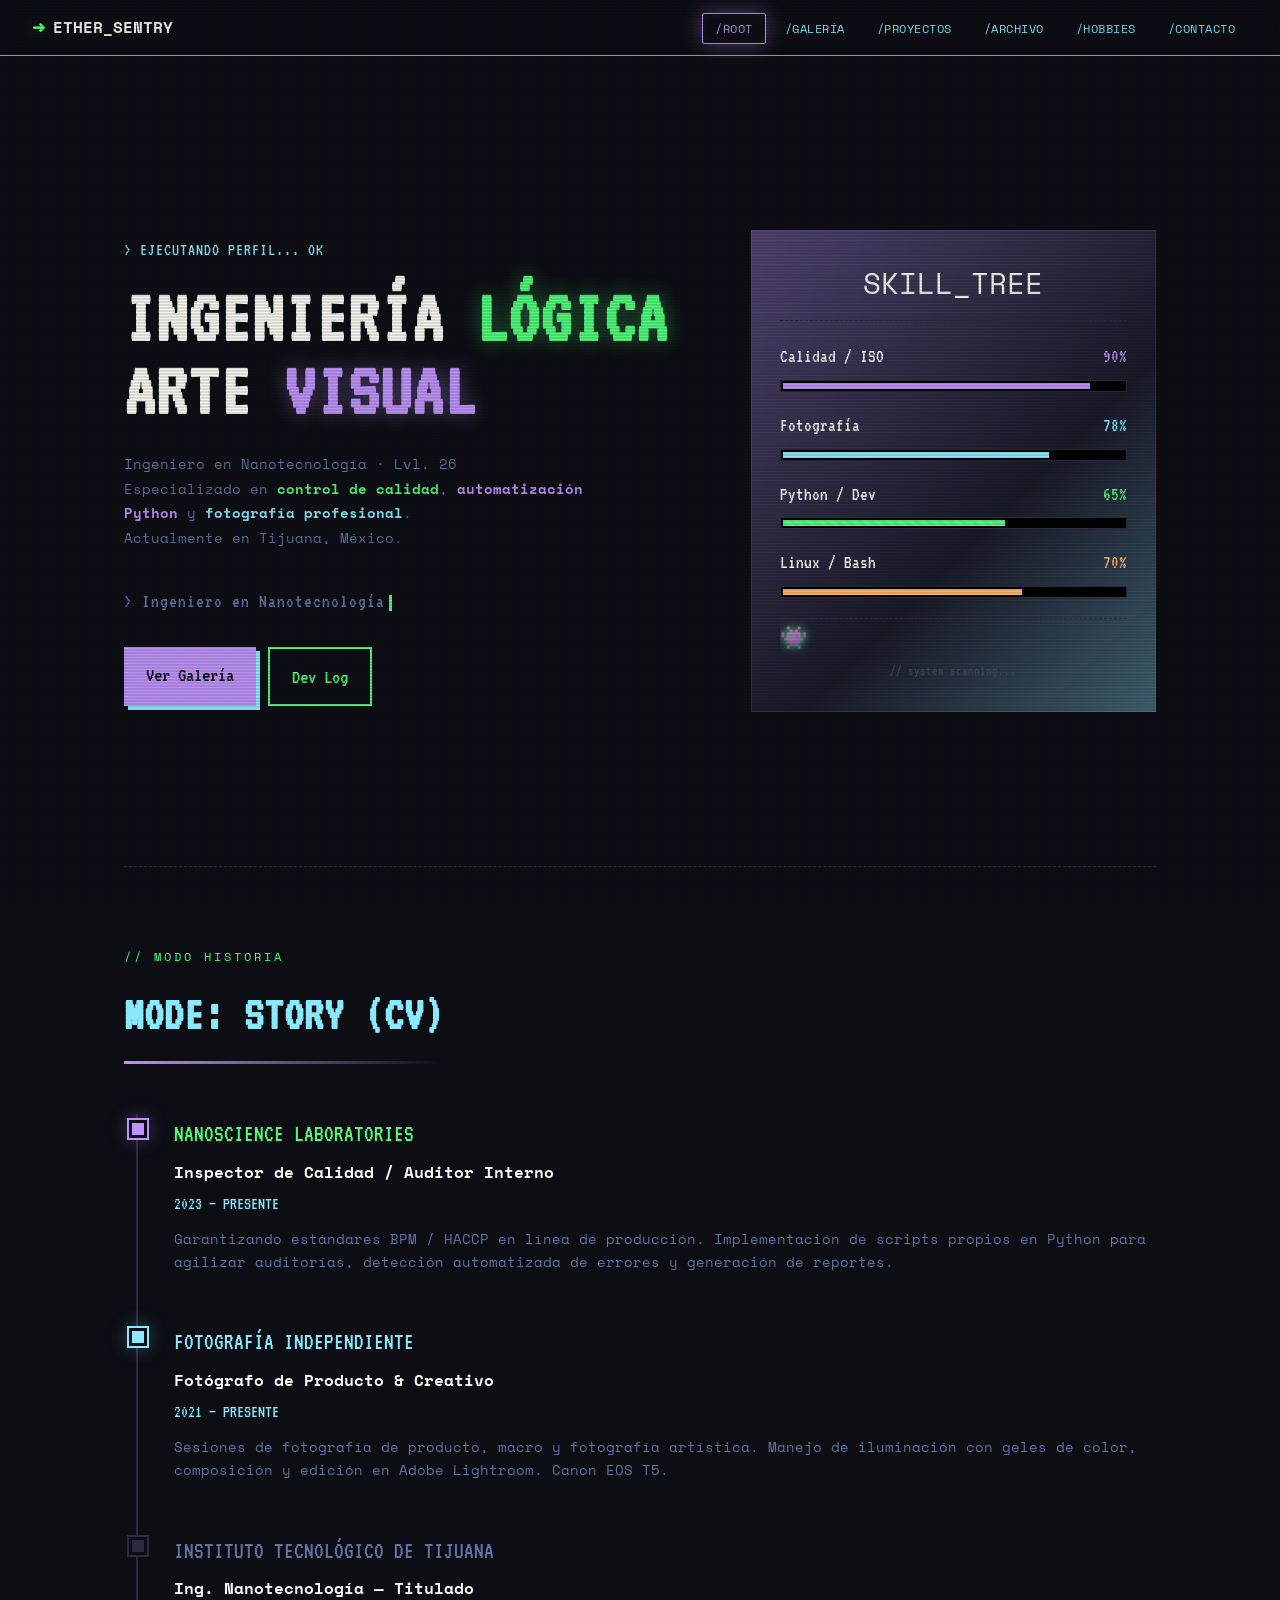
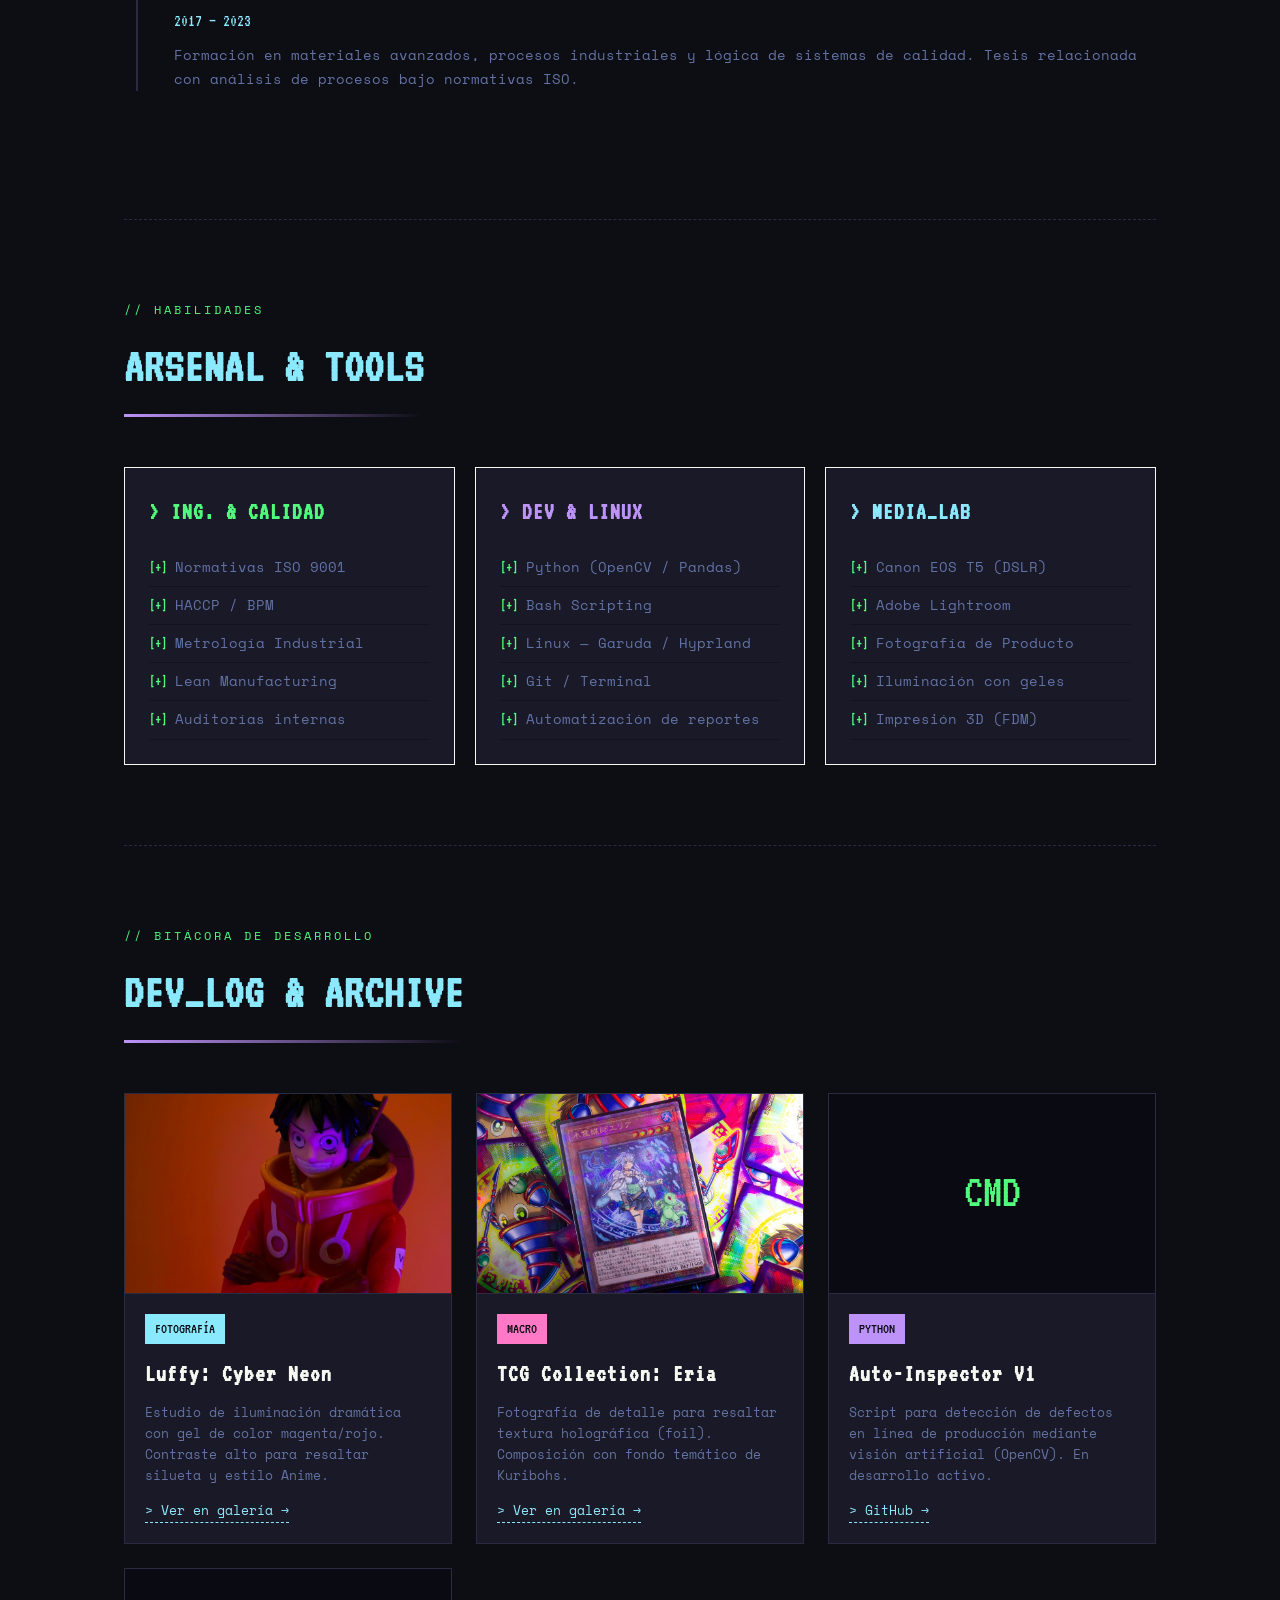
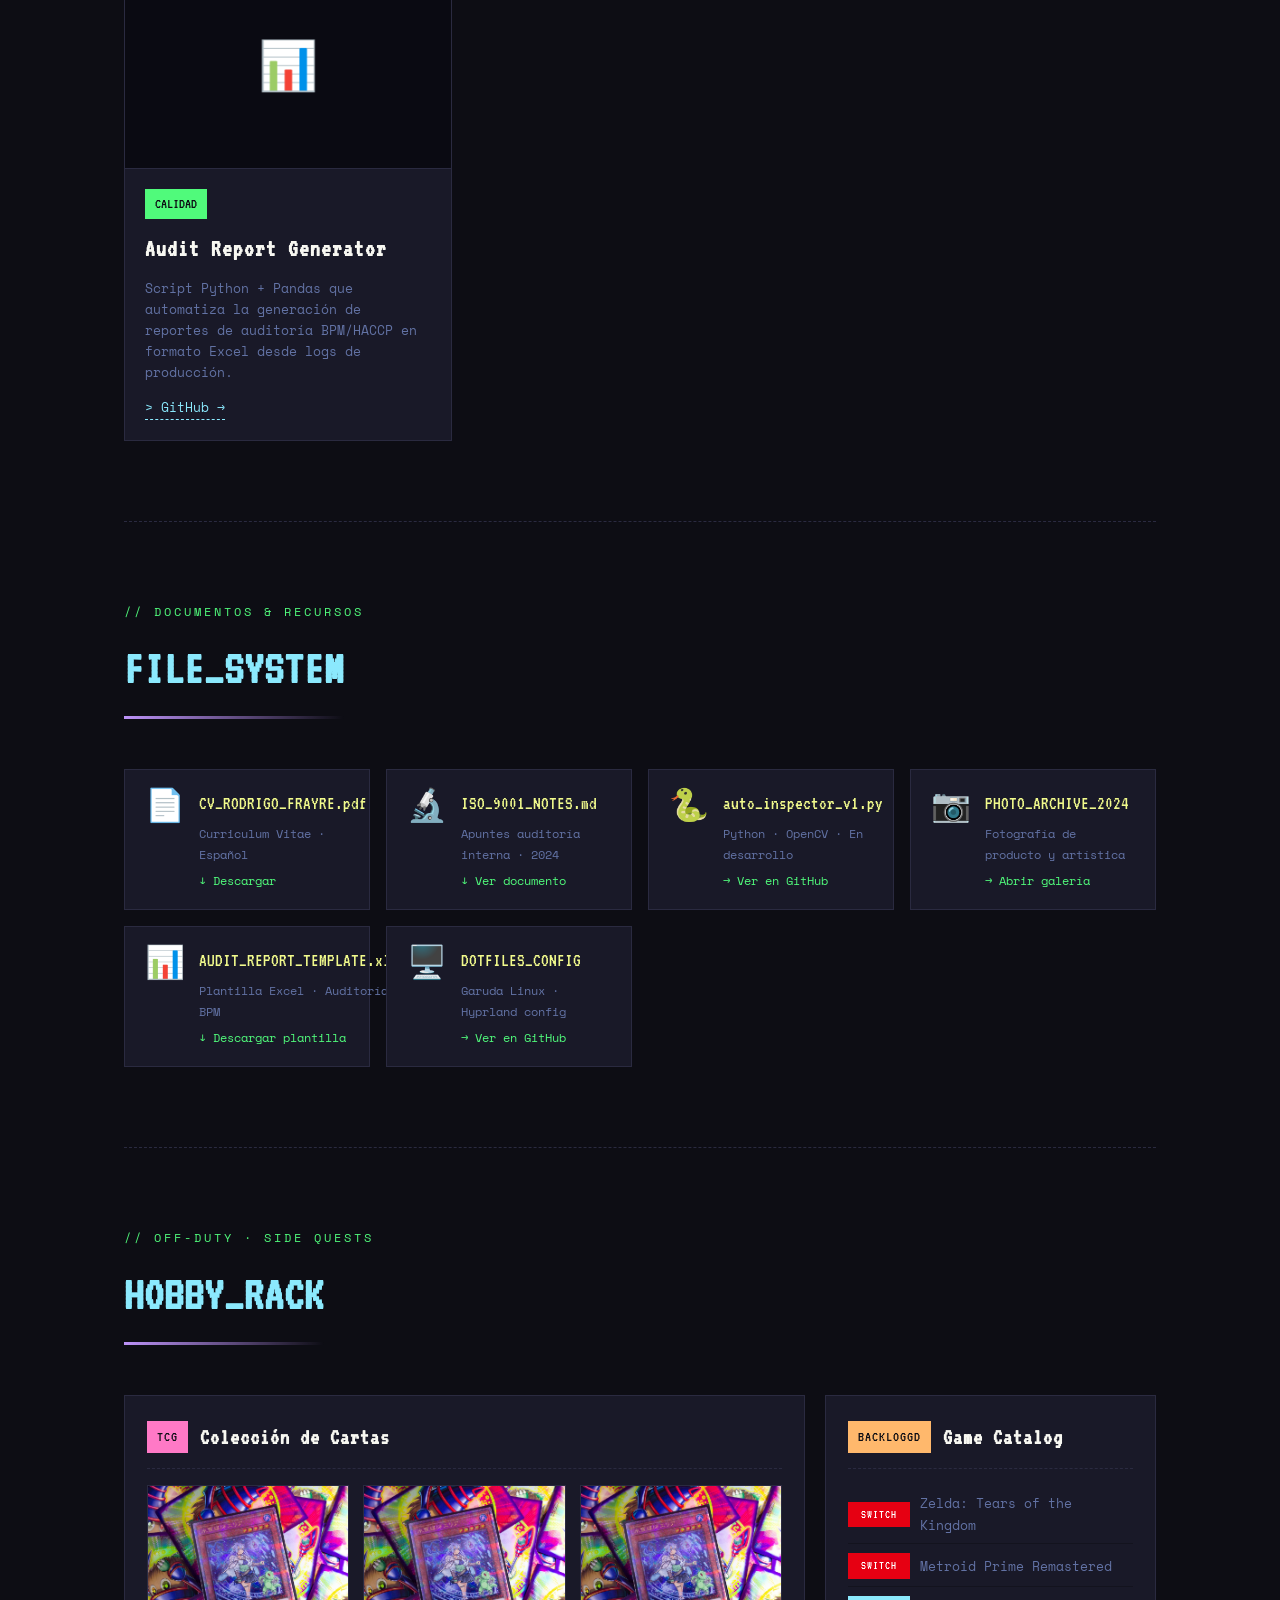
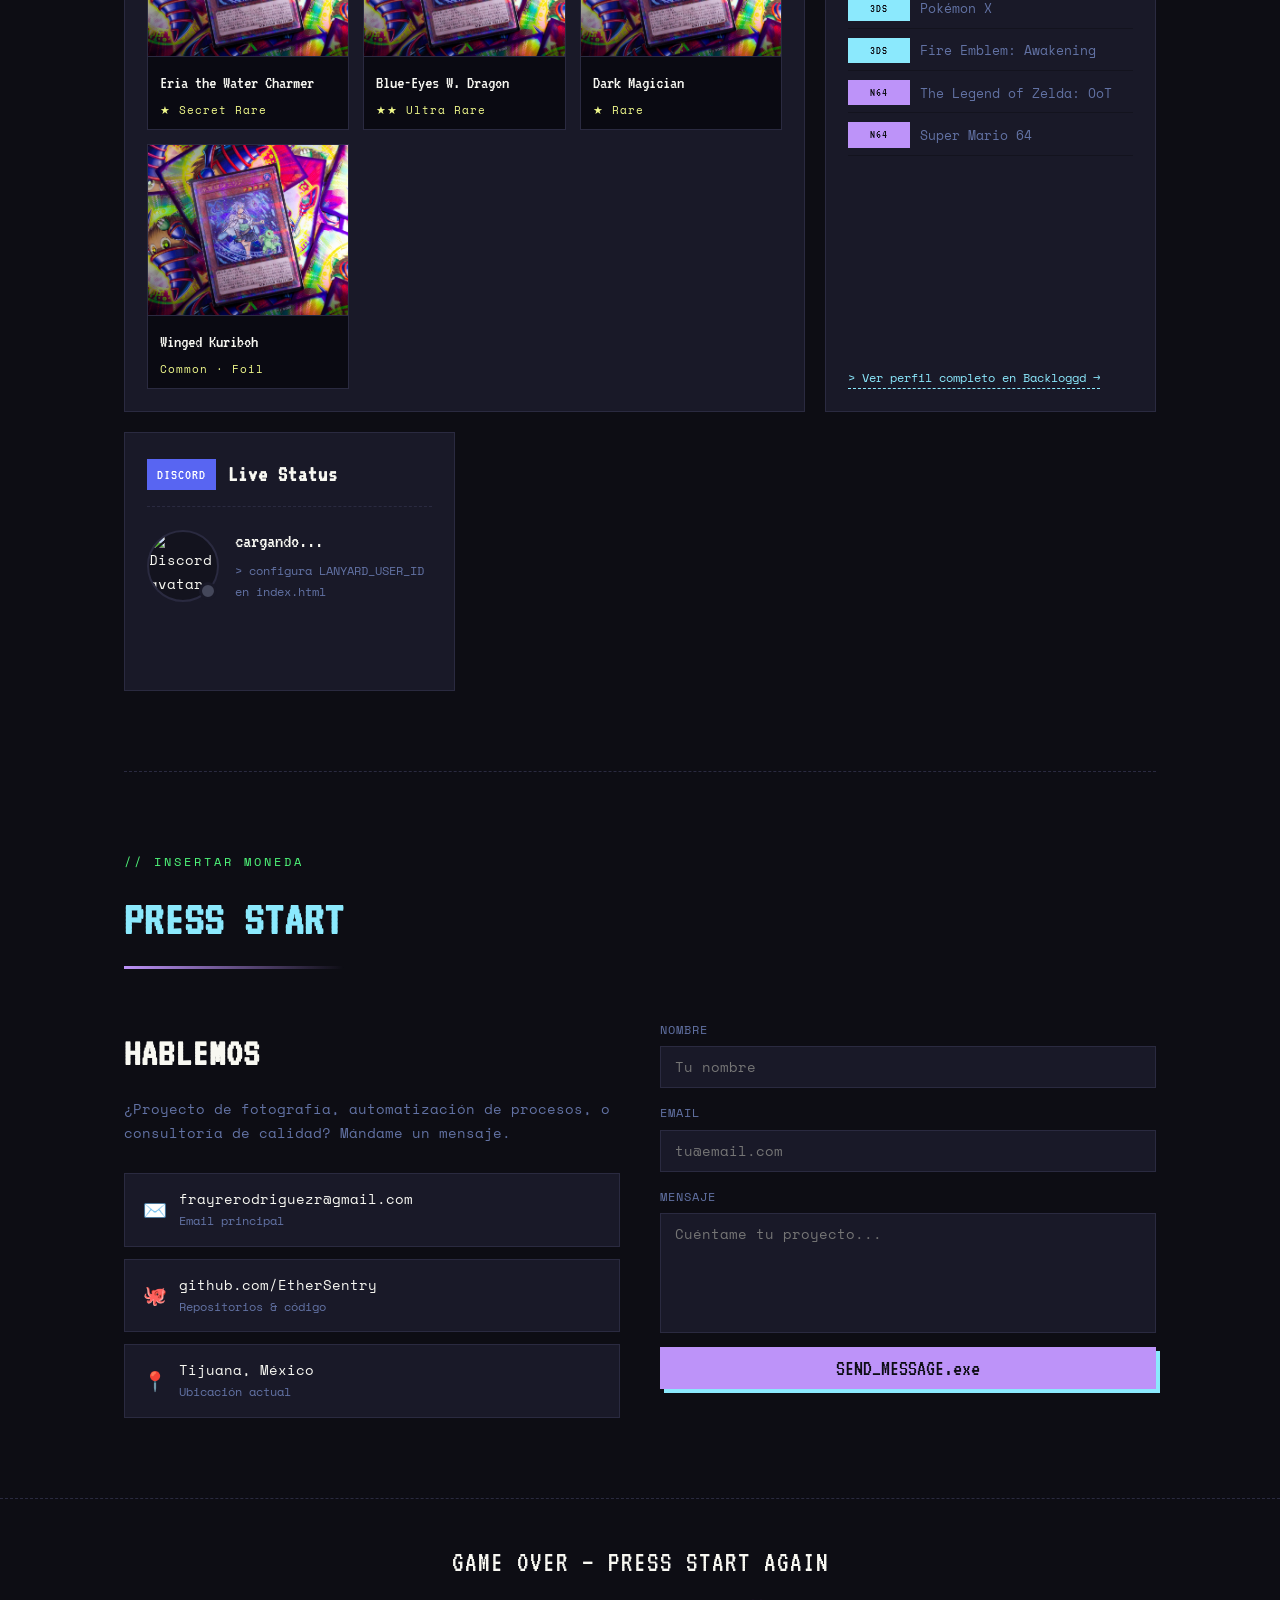
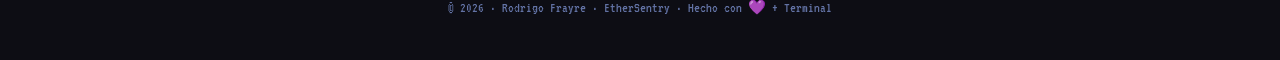
==== commit 45f01d8d: "Add HOBBY_RACK section with gaming & collectibles cards - TCG card collection grid, Backloggd catalo" ====
--- a/index.html
+++ b/index.html
@@ -26,6 +26,7 @@
     <li><a href="galeria.html">/GALERÍA</a></li>
     <li><a href="#proyectos">/PROYECTOS</a></li>
     <li><a href="#archivo">/ARCHIVO</a></li>
+    <li><a href="#hobbies">/HOBBIES</a></li>
     <li><a href="#contacto">/CONTACTO</a></li>
   </ul>
 </nav>
@@ -333,6 +334,131 @@
           <div class="archive-name">DOTFILES_CONFIG</div>
           <div class="archive-meta">Garuda Linux · Hyprland config</div>
           <div class="archive-size">→ Ver en GitHub</div>
+        </div>
+      </div>
+
+    </div>
+  </section>
+
+  <hr class="divider">
+
+  <!-- ═══════════════ HOBBIES & GAMING ═══════════════ -->
+  <section id="hobbies">
+    <div class="section-header">
+      <p class="section-tag">// off-duty · side quests</p>
+      <h2 class="section-title pixel">HOBBY_RACK</h2>
+    </div>
+
+    <div class="hobbies-grid">
+
+      <!-- ── TCG Collection ── -->
+      <div class="hobby-card hobby-card--tcg">
+        <div class="hobby-card-head">
+          <span class="hobby-tag" style="background:var(--pink);">TCG</span>
+          <h3 class="hobby-title pixel">Colección de Cartas</h3>
+        </div>
+        <div class="tcg-grid">
+          <figure class="tcg-card">
+            <img src="cartas.jpg" alt="Eria the Water Charmer">
+            <figcaption>
+              <span class="tcg-name">Eria the Water Charmer</span>
+              <span class="tcg-rarity">★ Secret Rare</span>
+            </figcaption>
+          </figure>
+          <figure class="tcg-card">
+            <img src="cartas.jpg" alt="Blue-Eyes White Dragon">
+            <figcaption>
+              <span class="tcg-name">Blue-Eyes W. Dragon</span>
+              <span class="tcg-rarity">★★ Ultra Rare</span>
+            </figcaption>
+          </figure>
+          <figure class="tcg-card">
+            <img src="cartas.jpg" alt="Dark Magician">
+            <figcaption>
+              <span class="tcg-name">Dark Magician</span>
+              <span class="tcg-rarity">★ Rare</span>
+            </figcaption>
+          </figure>
+          <figure class="tcg-card">
+            <img src="cartas.jpg" alt="Winged Kuriboh">
+            <figcaption>
+              <span class="tcg-name">Winged Kuriboh</span>
+              <span class="tcg-rarity">Common · Foil</span>
+            </figcaption>
+          </figure>
+        </div>
+      </div>
+
+      <!-- ── Backloggd ── -->
+      <div class="hobby-card hobby-card--backloggd">
+        <div class="hobby-card-head">
+          <span class="hobby-tag" style="background:var(--orange);">BACKLOGGD</span>
+          <h3 class="hobby-title pixel">Game Catalog</h3>
+        </div>
+        <ul class="game-list">
+          <li><span class="platform switch">SWITCH</span> Zelda: Tears of the Kingdom</li>
+          <li><span class="platform switch">SWITCH</span> Metroid Prime Remastered</li>
+          <li><span class="platform ds">3DS</span> Pokémon X</li>
+          <li><span class="platform ds">3DS</span> Fire Emblem: Awakening</li>
+          <li><span class="platform n64">N64</span> The Legend of Zelda: OoT</li>
+          <li><span class="platform n64">N64</span> Super Mario 64</li>
+        </ul>
+        <a href="https://www.backloggd.com/u/TU_USUARIO_BACKLOGGD/" target="_blank" class="hobby-link">
+          &gt; Ver perfil completo en Backloggd →
+        </a>
+      </div>
+
+      <!-- ── Discord (Lanyard) ── -->
+      <div class="hobby-card hobby-card--discord">
+        <div class="hobby-card-head">
+          <span class="hobby-tag" style="background:#5865F2; color:#fff;">DISCORD</span>
+          <h3 class="hobby-title pixel">Live Status</h3>
+        </div>
+        <div class="discord-body">
+          <div class="discord-avatar">
+            <img id="discord-avatar" src="" alt="Discord avatar">
+            <span class="discord-dot" id="discord-dot" data-status="offline"></span>
+          </div>
+          <div class="discord-info">
+            <div class="discord-name" id="discord-name">cargando...</div>
+            <div class="discord-state" id="discord-state">&gt; conectando a lanyard...</div>
+            <div class="discord-activity" id="discord-activity"></div>
+          </div>
+        </div>
+      </div>
+
+      <!-- ── Steam ── -->
+      <div class="hobby-card hobby-card--steam">
+        <div class="hobby-card-head">
+          <span class="hobby-tag" style="background:#1b2838; color:var(--cyan);">STEAM</span>
+          <h3 class="hobby-title pixel">Steam Profile</h3>
+        </div>
+        <a href="https://steamcommunity.com/profiles/TU_STEAMID64/" target="_blank" class="steam-widget">
+          <img src="https://steamsignature.com/status/english/TU_STEAMID64.png"
+               alt="Steam live status"
+               onerror="this.outerHTML='&lt;span class=&quot;steam-fallback&quot;&gt;⚠ Widget Steam no disponible — reemplaza TU_STEAMID64&lt;/span&gt;';">
+        </a>
+        <a href="https://steamcommunity.com/profiles/TU_STEAMID64/" target="_blank" class="hobby-link">
+          &gt; Abrir en Steam →
+        </a>
+      </div>
+
+      <!-- ── Nintendo ── -->
+      <div class="hobby-card hobby-card--nintendo">
+        <div class="hobby-card-head">
+          <span class="hobby-tag" style="background:#e60012; color:#fff;">NINTENDO</span>
+          <h3 class="hobby-title pixel">Switch Profile</h3>
+        </div>
+        <div class="nintendo-body">
+          <div class="nintendo-avatar">
+            <img src="luffy.jpg" alt="Nintendo avatar">
+          </div>
+          <div class="nintendo-info">
+            <div class="nintendo-name">EtherSentry</div>
+            <div class="nintendo-meta">Nickname</div>
+            <div class="nintendo-code">SW-0000-0000-0000</div>
+            <div class="nintendo-meta">Friend Code</div>
+          </div>
         </div>
       </div>
 
@@ -448,7 +574,7 @@
 }, { threshold: 0.1 });
 
 document.querySelectorAll(
-  '.timeline-item, .skill-card, .project-card, .archive-item'
+  '.timeline-item, .skill-card, .project-card, .archive-item, .hobby-card'
 ).forEach(el => observer.observe(el));
 
 /* ---- PROGRESS BARS ---- */
@@ -477,6 +603,49 @@
   window.location.href = `mailto:frayrerodriguezr@gmail.com?subject=${subject}&body=${body}`;
   document.getElementById('cf-status').style.display = 'block';
 }
+
+/* ---- LANYARD · DISCORD LIVE STATUS ---- */
+/* Requisito: unirte al servidor https://discord.gg/lanyard con tu cuenta */
+const LANYARD_USER_ID = 'TU_DISCORD_USER_ID'; // <-- 17-19 dígitos (Dev Mode → click derecho → Copy User ID)
+
+async function pollLanyard() {
+  const stateEl    = document.getElementById('discord-state');
+  const nameEl     = document.getElementById('discord-name');
+  const avatarEl   = document.getElementById('discord-avatar');
+  const dotEl      = document.getElementById('discord-dot');
+  const activityEl = document.getElementById('discord-activity');
+
+  if (!LANYARD_USER_ID || LANYARD_USER_ID === 'TU_DISCORD_USER_ID') {
+    stateEl.textContent = '> configura LANYARD_USER_ID en index.html';
+    return;
+  }
+  try {
+    const res = await fetch(`https://api.lanyard.rest/v1/users/${LANYARD_USER_ID}`);
+    const json = await res.json();
+    if (!json.success) throw new Error('lanyard miss');
+    const d = json.data;
+    const hash = d.discord_user.avatar;
+    avatarEl.src = hash
+      ? `https://cdn.discordapp.com/avatars/${d.discord_user.id}/${hash}.${hash.startsWith('a_') ? 'gif' : 'png'}?size=128`
+      : `https://cdn.discordapp.com/embed/avatars/0.png`;
+    nameEl.textContent = d.discord_user.global_name || d.discord_user.username;
+    const map = {
+      online:  '> Conectado',
+      idle:    '> Ausente',
+      dnd:     '> No molestar',
+      offline: '> Desconectado',
+    };
+    stateEl.textContent = map[d.discord_status] || '> sin estado';
+    dotEl.dataset.status = d.discord_status;
+    const game = (d.activities || []).find(a => a.type === 0);
+    activityEl.textContent = game ? `🎮 Jugando ${game.name}` : '';
+  } catch (e) {
+    stateEl.textContent = '> Lanyard offline';
+    dotEl.dataset.status = 'offline';
+  }
+}
+pollLanyard();
+setInterval(pollLanyard, 20000);
 </script>
 
 </body>
--- a/style.css
+++ b/style.css
@@ -803,6 +803,210 @@
 /* ============================================================
    RESPONSIVE
    ============================================================ */
+/* ============================================================
+   HOBBIES & GAMING SECTION
+   ============================================================ */
+.hobbies-grid {
+  display: grid;
+  grid-template-columns: repeat(auto-fit, minmax(300px, 1fr));
+  gap: 20px;
+}
+.hobby-card {
+  background: var(--bg-card);
+  border: 1px solid var(--border);
+  padding: 22px;
+  display: flex;
+  flex-direction: column;
+  gap: 16px;
+  transition: all 0.25s;
+  opacity: 0;
+  transform: translateY(20px);
+}
+.hobby-card.visible { opacity: 1; transform: translateY(0); }
+.hobby-card:hover {
+  border-color: var(--cyan);
+  transform: translateY(-4px);
+  box-shadow: 0 8px 28px rgba(139,233,253,0.12);
+}
+.hobby-card--tcg { grid-column: span 2; }
+
+.hobby-card-head {
+  display: flex;
+  align-items: center;
+  gap: 12px;
+  padding-bottom: 12px;
+  border-bottom: 1px dashed var(--border);
+}
+.hobby-tag {
+  display: inline-block;
+  padding: 3px 10px;
+  font-family: var(--font-pixel);
+  font-size: 0.95rem;
+  color: var(--bg-dark);
+  letter-spacing: 1px;
+}
+.hobby-title { font-size: 1.4rem; color: var(--text-main); }
+.hobby-link {
+  font-size: 0.78rem;
+  color: var(--cyan);
+  border-bottom: 1px dashed var(--cyan);
+  align-self: flex-start;
+  margin-top: auto;
+}
+.hobby-link:hover { color: var(--green); border-color: var(--green); }
+
+/* --- TCG grid --- */
+.tcg-grid {
+  display: grid;
+  grid-template-columns: repeat(auto-fit, minmax(150px, 1fr));
+  gap: 14px;
+}
+.tcg-card {
+  background: #0a0a12;
+  border: 1px solid var(--border);
+  overflow: hidden;
+  transition: all 0.25s;
+}
+.tcg-card:hover {
+  border-color: var(--pink);
+  transform: translateY(-3px);
+  box-shadow: 0 6px 20px rgba(255,121,198,0.2);
+}
+.tcg-card img { width: 100%; height: 170px; object-fit: cover; display: block; }
+.tcg-card figcaption { padding: 10px 12px; border-top: 1px solid var(--border); }
+.tcg-name {
+  display: block;
+  font-family: var(--font-pixel);
+  font-size: 1.15rem;
+  color: var(--text-main);
+}
+.tcg-rarity {
+  display: block;
+  font-size: 0.7rem;
+  color: var(--yellow);
+  letter-spacing: 1px;
+  margin-top: 2px;
+}
+
+/* --- Backloggd game list --- */
+.game-list { display: flex; flex-direction: column; gap: 2px; }
+.game-list li {
+  display: flex;
+  align-items: center;
+  gap: 10px;
+  font-size: 0.82rem;
+  color: var(--text-dim);
+  padding: 7px 0;
+  border-bottom: 1px solid var(--bg-panel);
+}
+.platform {
+  font-family: var(--font-pixel);
+  font-size: 0.78rem;
+  padding: 2px 8px;
+  color: var(--bg-dark);
+  min-width: 62px;
+  text-align: center;
+  letter-spacing: 1px;
+  flex-shrink: 0;
+}
+.platform.switch { background: #e60012; color: #fff; }
+.platform.ds     { background: var(--cyan); }
+.platform.n64    { background: var(--purple); }
+
+/* --- Discord (Lanyard) --- */
+.discord-body { display: flex; gap: 16px; align-items: center; }
+.discord-avatar { position: relative; width: 72px; height: 72px; flex-shrink: 0; }
+.discord-avatar img {
+  width: 100%;
+  height: 100%;
+  border-radius: 50%;
+  border: 2px solid var(--border);
+  background: var(--bg-panel);
+  object-fit: cover;
+}
+.discord-dot {
+  position: absolute;
+  bottom: 2px;
+  right: 2px;
+  width: 18px;
+  height: 18px;
+  border-radius: 50%;
+  background: var(--text-muted);
+  border: 3px solid var(--bg-card);
+  transition: background 0.3s, box-shadow 0.3s;
+}
+.discord-dot[data-status="online"] { background: var(--green);  box-shadow: 0 0 10px var(--green); }
+.discord-dot[data-status="idle"]   { background: var(--yellow); box-shadow: 0 0 10px var(--yellow); }
+.discord-dot[data-status="dnd"]    { background: var(--pink);   box-shadow: 0 0 10px var(--pink); }
+.discord-dot[data-status="offline"]{ background: var(--text-muted); }
+.discord-info { min-width: 0; flex: 1; }
+.discord-name {
+  font-family: var(--font-pixel);
+  font-size: 1.3rem;
+  color: var(--text-main);
+}
+.discord-state {
+  font-family: var(--font-mono);
+  font-size: 0.78rem;
+  color: var(--text-dim);
+  margin-top: 2px;
+}
+.discord-activity {
+  margin-top: 8px;
+  font-size: 0.78rem;
+  color: var(--cyan);
+}
+
+/* --- Steam --- */
+.steam-widget {
+  display: block;
+  background: #0d0d14;
+  border: 1px solid var(--border);
+  padding: 10px;
+  text-align: center;
+  min-height: 80px;
+}
+.steam-widget img { max-width: 100%; margin: 0 auto; display: inline-block; }
+.steam-fallback {
+  display: inline-block;
+  padding: 22px 12px;
+  font-size: 0.76rem;
+  color: var(--orange);
+}
+
+/* --- Nintendo --- */
+.nintendo-body { display: flex; gap: 16px; align-items: center; }
+.nintendo-avatar {
+  width: 82px;
+  height: 82px;
+  border: 2px solid #e60012;
+  overflow: hidden;
+  flex-shrink: 0;
+  box-shadow: 0 0 18px rgba(230,0,18,0.35);
+}
+.nintendo-avatar img { width: 100%; height: 100%; object-fit: cover; }
+.nintendo-name {
+  font-family: var(--font-pixel);
+  font-size: 1.5rem;
+  color: #ff4757;
+}
+.nintendo-meta {
+  font-size: 0.68rem;
+  color: var(--text-muted);
+  letter-spacing: 1px;
+  text-transform: uppercase;
+  margin: 2px 0 6px;
+}
+.nintendo-code {
+  display: inline-block;
+  font-family: var(--font-mono);
+  font-size: 0.92rem;
+  color: var(--text-main);
+  background: var(--bg-panel);
+  padding: 5px 10px;
+  border-left: 3px solid #e60012;
+}
+
 @media (max-width: 768px) {
   .hero {
     grid-template-columns: 1fr;
@@ -814,6 +1018,7 @@
   .masonry-grid { columns: 2 180px; }
   .cyber-nav { padding: 12px 16px; }
   .nav-links a { font-size: 0.7rem; padding: 4px 8px; }
+  .hobby-card--tcg { grid-column: span 1; }
 }
 
 @media (max-width: 480px) {
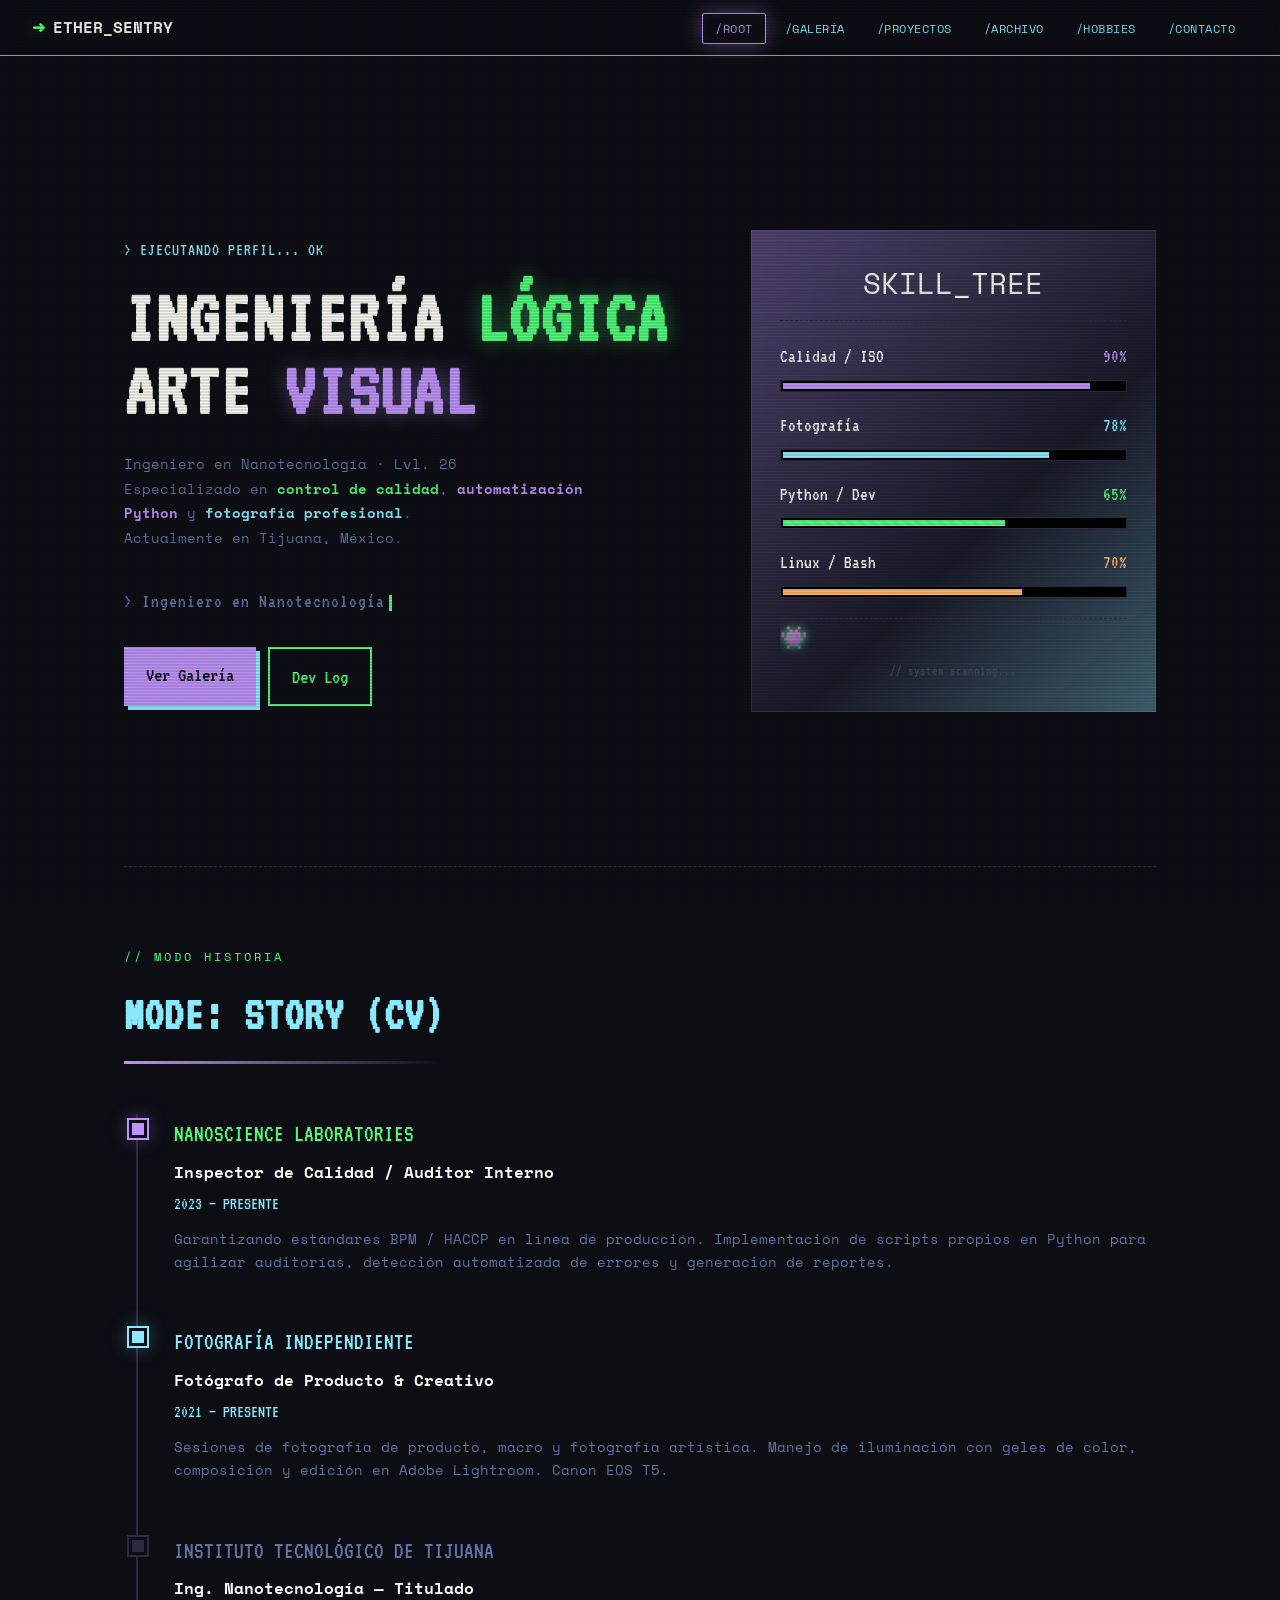
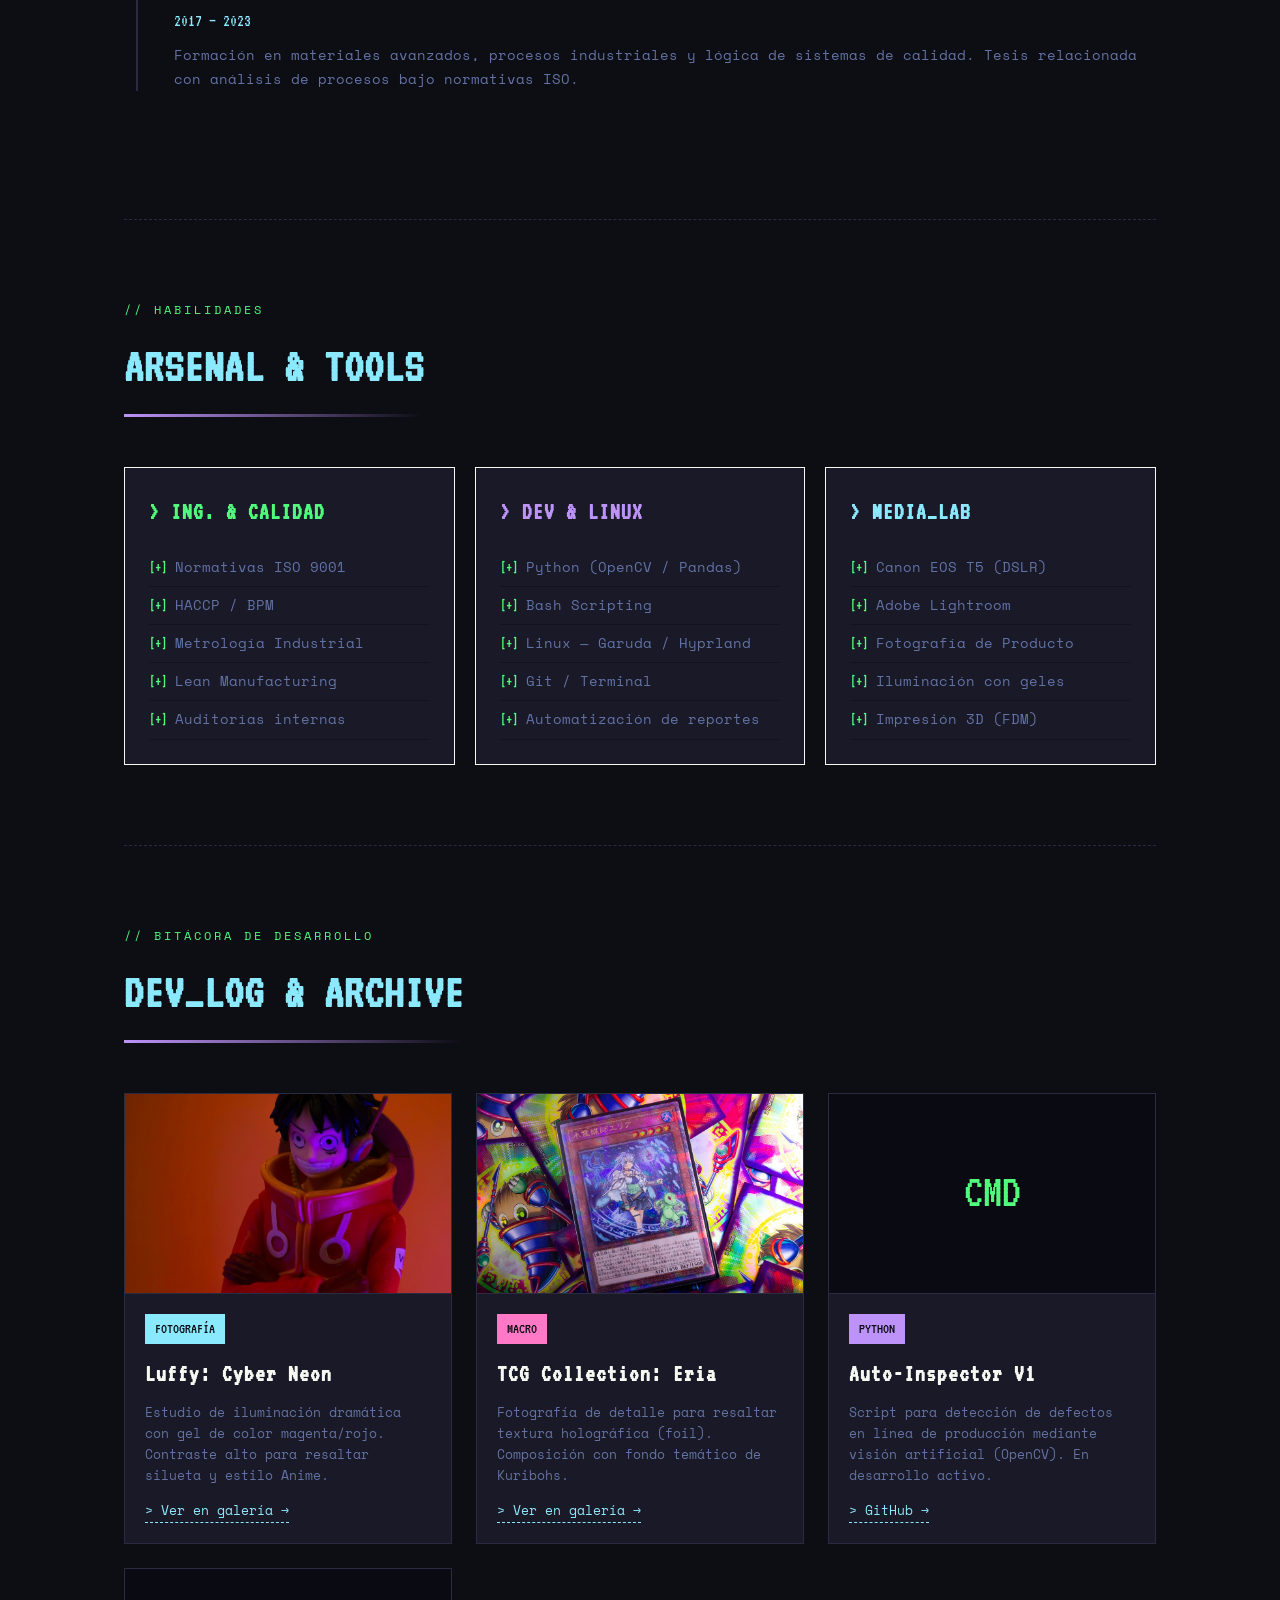
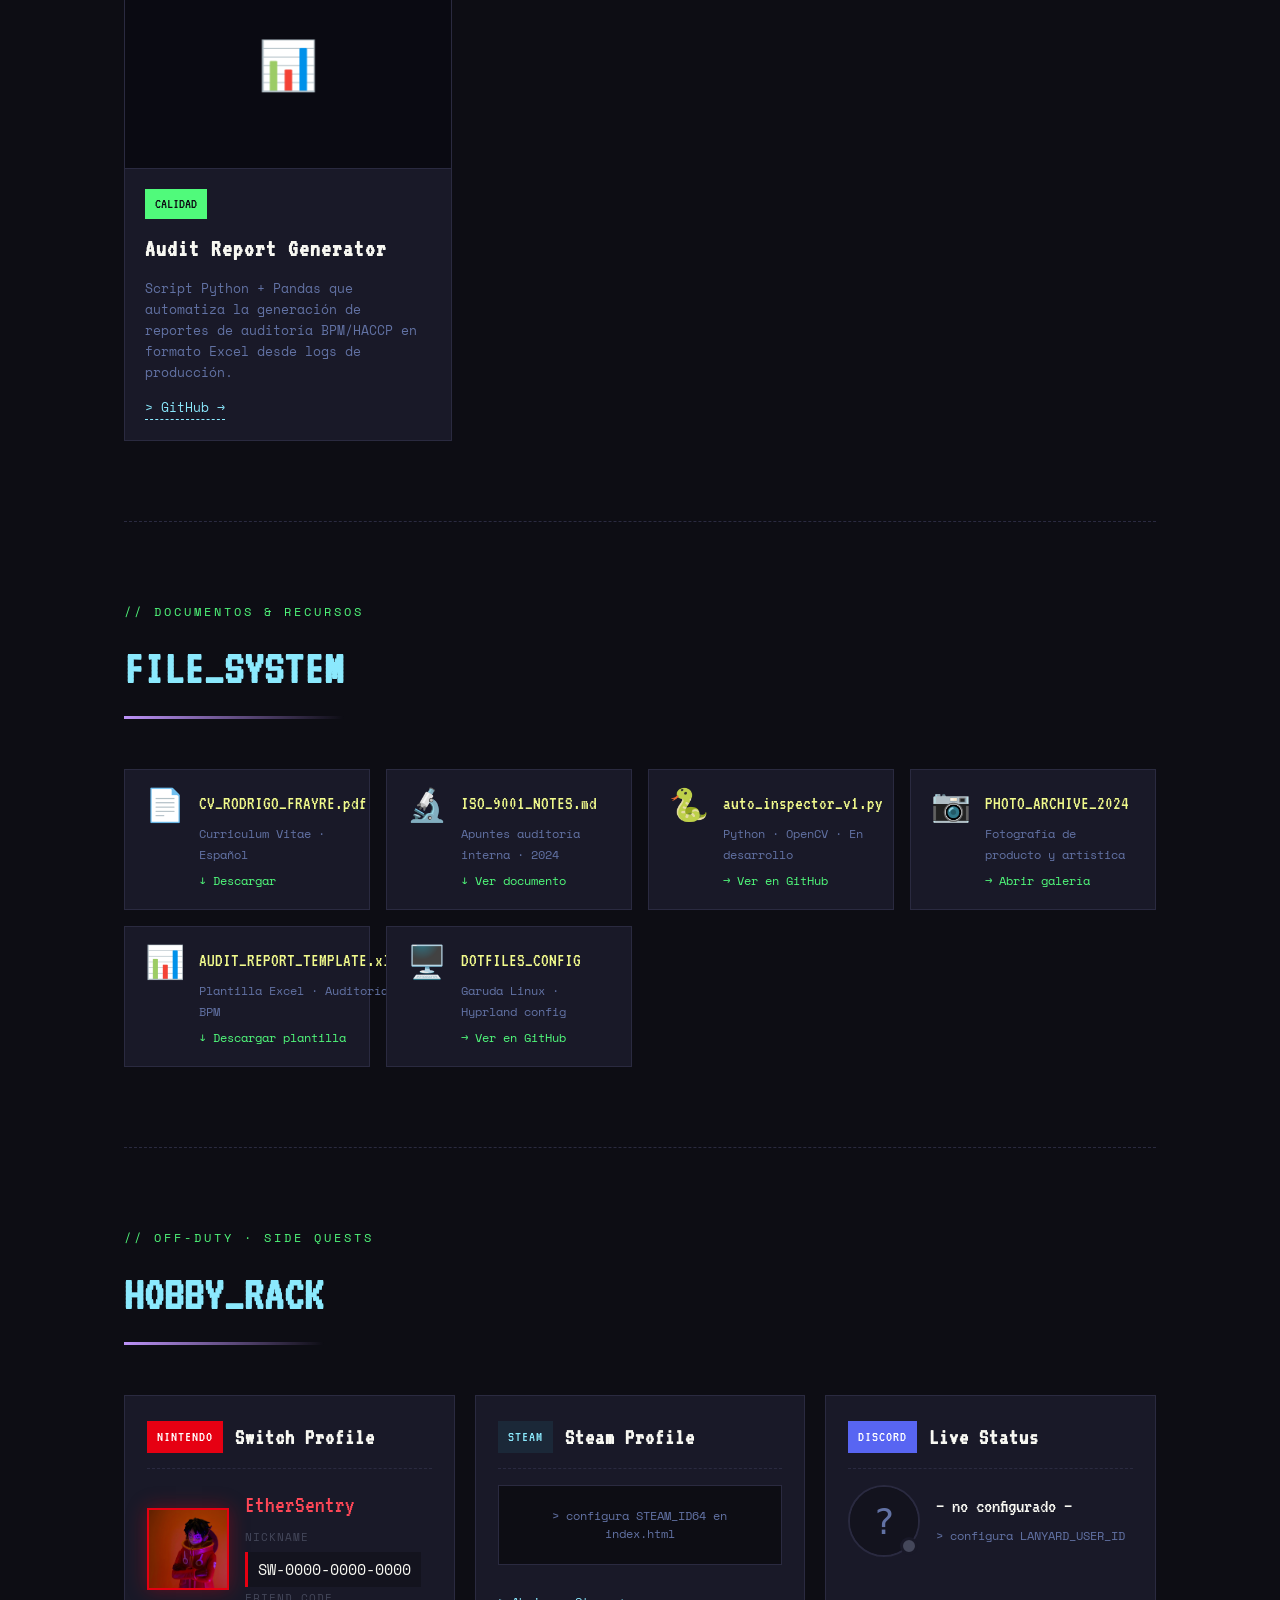
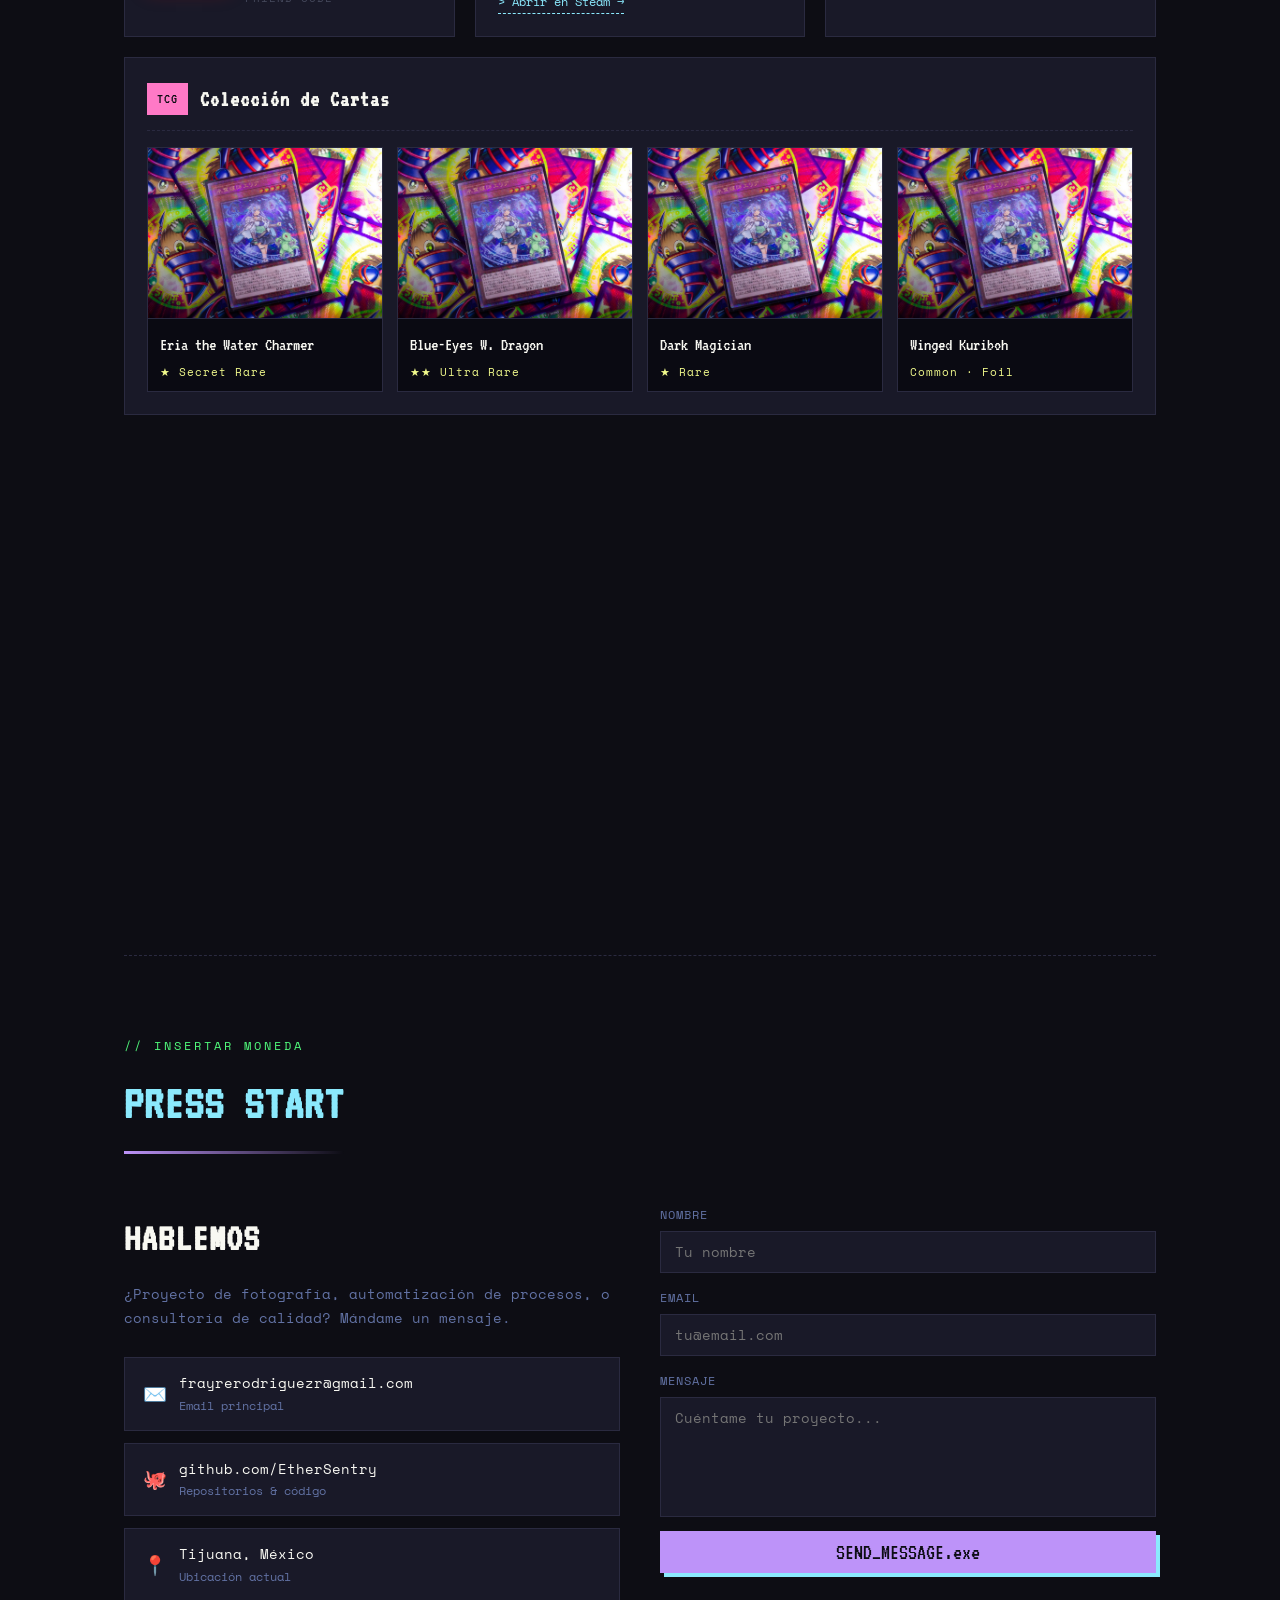
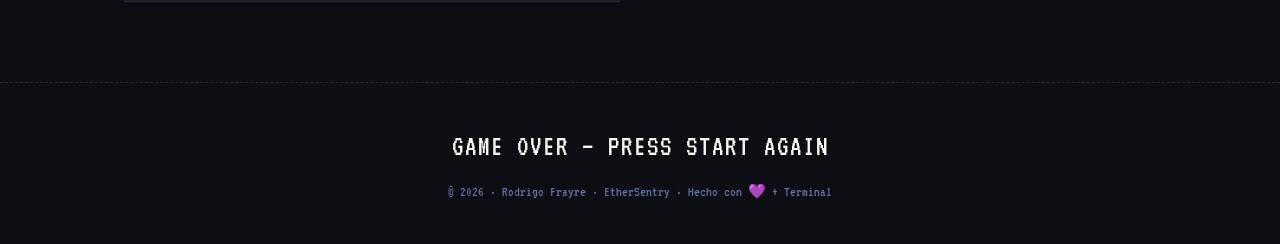
==== commit 43ad6c93: "Restructure HOBBY_RACK: profiles row, Backloggd carousel + game modal - Nintendo, Steam & Discord ca" ====
--- a/index.html
+++ b/index.html
@@ -351,8 +351,61 @@
 
     <div class="hobbies-grid">
 
+      <!-- ── Nintendo profile ── -->
+      <div class="hobby-card hobby-card--profile hobby-card--nintendo">
+        <div class="hobby-card-head">
+          <span class="hobby-tag" style="background:#e60012; color:#fff;">NINTENDO</span>
+          <h3 class="hobby-title pixel">Switch Profile</h3>
+        </div>
+        <div class="nintendo-body">
+          <div class="nintendo-avatar">
+            <img src="luffy.jpg" alt="Nintendo avatar">
+          </div>
+          <div class="nintendo-info">
+            <div class="nintendo-name">EtherSentry</div>
+            <div class="nintendo-meta">Nickname</div>
+            <div class="nintendo-code">SW-0000-0000-0000</div>
+            <div class="nintendo-meta">Friend Code</div>
+          </div>
+        </div>
+      </div>
+
+      <!-- ── Steam profile ── -->
+      <div class="hobby-card hobby-card--profile hobby-card--steam">
+        <div class="hobby-card-head">
+          <span class="hobby-tag" style="background:#1b2838; color:var(--cyan);">STEAM</span>
+          <h3 class="hobby-title pixel">Steam Profile</h3>
+        </div>
+        <div class="steam-widget" id="steam-widget">
+          <span class="steam-fallback">&gt; configura STEAM_ID64 en index.html</span>
+        </div>
+        <a href="https://steamcommunity.com/profiles/TU_STEAMID64/" target="_blank" class="hobby-link">
+          &gt; Abrir en Steam →
+        </a>
+      </div>
+
+      <!-- ── Discord (Lanyard) ── -->
+      <div class="hobby-card hobby-card--profile hobby-card--discord">
+        <div class="hobby-card-head">
+          <span class="hobby-tag" style="background:#5865F2; color:#fff;">DISCORD</span>
+          <h3 class="hobby-title pixel">Live Status</h3>
+        </div>
+        <div class="discord-body">
+          <div class="discord-avatar">
+            <img id="discord-avatar" alt="Discord avatar"
+                 src="data:image/svg+xml;utf8,%3Csvg xmlns='http://www.w3.org/2000/svg' viewBox='0 0 72 72'%3E%3Crect width='72' height='72' fill='%2313131e'/%3E%3Ctext x='36' y='50' font-family='monospace' font-size='38' fill='%236272a4' text-anchor='middle'%3E%3F%3C/text%3E%3C/svg%3E">
+            <span class="discord-dot" id="discord-dot" data-status="offline"></span>
+          </div>
+          <div class="discord-info">
+            <div class="discord-name" id="discord-name">— no configurado —</div>
+            <div class="discord-state" id="discord-state">&gt; configura LANYARD_USER_ID</div>
+            <div class="discord-activity" id="discord-activity"></div>
+          </div>
+        </div>
+      </div>
+
       <!-- ── TCG Collection ── -->
-      <div class="hobby-card hobby-card--tcg">
+      <div class="hobby-card hobby-card--full hobby-card--tcg">
         <div class="hobby-card-head">
           <span class="hobby-tag" style="background:var(--pink);">TCG</span>
           <h3 class="hobby-title pixel">Colección de Cartas</h3>
@@ -389,76 +442,19 @@
         </div>
       </div>
 
-      <!-- ── Backloggd ── -->
-      <div class="hobby-card hobby-card--backloggd">
+      <!-- ── Backloggd carousel ── -->
+      <div class="hobby-card hobby-card--full hobby-card--backloggd">
         <div class="hobby-card-head">
           <span class="hobby-tag" style="background:var(--orange);">BACKLOGGD</span>
           <h3 class="hobby-title pixel">Game Catalog</h3>
-        </div>
-        <ul class="game-list">
-          <li><span class="platform switch">SWITCH</span> Zelda: Tears of the Kingdom</li>
-          <li><span class="platform switch">SWITCH</span> Metroid Prime Remastered</li>
-          <li><span class="platform ds">3DS</span> Pokémon X</li>
-          <li><span class="platform ds">3DS</span> Fire Emblem: Awakening</li>
-          <li><span class="platform n64">N64</span> The Legend of Zelda: OoT</li>
-          <li><span class="platform n64">N64</span> Super Mario 64</li>
-        </ul>
-        <a href="https://www.backloggd.com/u/TU_USUARIO_BACKLOGGD/" target="_blank" class="hobby-link">
-          &gt; Ver perfil completo en Backloggd →
-        </a>
-      </div>
-
-      <!-- ── Discord (Lanyard) ── -->
-      <div class="hobby-card hobby-card--discord">
-        <div class="hobby-card-head">
-          <span class="hobby-tag" style="background:#5865F2; color:#fff;">DISCORD</span>
-          <h3 class="hobby-title pixel">Live Status</h3>
-        </div>
-        <div class="discord-body">
-          <div class="discord-avatar">
-            <img id="discord-avatar" src="" alt="Discord avatar">
-            <span class="discord-dot" id="discord-dot" data-status="offline"></span>
-          </div>
-          <div class="discord-info">
-            <div class="discord-name" id="discord-name">cargando...</div>
-            <div class="discord-state" id="discord-state">&gt; conectando a lanyard...</div>
-            <div class="discord-activity" id="discord-activity"></div>
-          </div>
-        </div>
-      </div>
-
-      <!-- ── Steam ── -->
-      <div class="hobby-card hobby-card--steam">
-        <div class="hobby-card-head">
-          <span class="hobby-tag" style="background:#1b2838; color:var(--cyan);">STEAM</span>
-          <h3 class="hobby-title pixel">Steam Profile</h3>
-        </div>
-        <a href="https://steamcommunity.com/profiles/TU_STEAMID64/" target="_blank" class="steam-widget">
-          <img src="https://steamsignature.com/status/english/TU_STEAMID64.png"
-               alt="Steam live status"
-               onerror="this.outerHTML='&lt;span class=&quot;steam-fallback&quot;&gt;⚠ Widget Steam no disponible — reemplaza TU_STEAMID64&lt;/span&gt;';">
-        </a>
-        <a href="https://steamcommunity.com/profiles/TU_STEAMID64/" target="_blank" class="hobby-link">
-          &gt; Abrir en Steam →
-        </a>
-      </div>
-
-      <!-- ── Nintendo ── -->
-      <div class="hobby-card hobby-card--nintendo">
-        <div class="hobby-card-head">
-          <span class="hobby-tag" style="background:#e60012; color:#fff;">NINTENDO</span>
-          <h3 class="hobby-title pixel">Switch Profile</h3>
-        </div>
-        <div class="nintendo-body">
-          <div class="nintendo-avatar">
-            <img src="luffy.jpg" alt="Nintendo avatar">
-          </div>
-          <div class="nintendo-info">
-            <div class="nintendo-name">EtherSentry</div>
-            <div class="nintendo-meta">Nickname</div>
-            <div class="nintendo-code">SW-0000-0000-0000</div>
-            <div class="nintendo-meta">Friend Code</div>
-          </div>
+          <a href="https://www.backloggd.com/u/TU_USUARIO_BACKLOGGD/" target="_blank" class="hobby-link backloggd-head-link">
+            &gt; Perfil →
+          </a>
+        </div>
+        <div class="backloggd-carousel">
+          <button class="carousel-nav prev" id="bl-prev" aria-label="Anterior">◀</button>
+          <div class="carousel-track" id="bl-track"></div>
+          <button class="carousel-nav next" id="bl-next" aria-label="Siguiente">▶</button>
         </div>
       </div>
 
@@ -539,6 +535,19 @@
   </div>
 </footer>
 
+<!-- ═══════════════ GAME PANEL MODAL ═══════════════ -->
+<div class="game-panel" id="game-panel" aria-hidden="true">
+  <div class="game-panel-box">
+    <button class="game-panel-close" id="gp-close" aria-label="Cerrar">✕</button>
+    <div class="game-panel-header">
+      <span class="game-panel-platform" id="gp-platform"></span>
+      <h3 class="game-panel-title pixel" id="gp-title"></h3>
+    </div>
+    <div class="game-panel-shots" id="gp-shots"></div>
+    <p class="game-panel-opinion" id="gp-opinion"></p>
+  </div>
+</div>
+
 <!-- ═══════════════ SCRIPTS ═══════════════ -->
 <script>
 /* ---- TYPING EFFECT ---- */
@@ -604,6 +613,21 @@
   document.getElementById('cf-status').style.display = 'block';
 }
 
+/* ---- STEAM WIDGET (carga condicional, sin <img> roto al inicio) ---- */
+const STEAM_ID64 = 'TU_STEAMID64'; // <-- reemplaza con tu SteamID64 (17 dígitos) de https://steamid.io
+(function initSteamWidget() {
+  const container = document.getElementById('steam-widget');
+  if (!container) return;
+  if (!STEAM_ID64 || STEAM_ID64 === 'TU_STEAMID64') return; // conserva fallback
+  const img = new Image();
+  img.alt = 'Steam live status';
+  img.onload  = () => { container.innerHTML = ''; container.appendChild(img); };
+  img.onerror = () => {
+    container.innerHTML = '<span class="steam-fallback">⚠ Widget Steam no disponible</span>';
+  };
+  img.src = `https://steamsignature.com/status/english/${STEAM_ID64}.png`;
+})();
+
 /* ---- LANYARD · DISCORD LIVE STATUS ---- */
 /* Requisito: unirte al servidor https://discord.gg/lanyard con tu cuenta */
 const LANYARD_USER_ID = 'TU_DISCORD_USER_ID'; // <-- 17-19 dígitos (Dev Mode → click derecho → Copy User ID)
@@ -615,10 +639,7 @@
   const dotEl      = document.getElementById('discord-dot');
   const activityEl = document.getElementById('discord-activity');
 
-  if (!LANYARD_USER_ID || LANYARD_USER_ID === 'TU_DISCORD_USER_ID') {
-    stateEl.textContent = '> configura LANYARD_USER_ID en index.html';
-    return;
-  }
+  if (!LANYARD_USER_ID || LANYARD_USER_ID === 'TU_DISCORD_USER_ID') return;
   try {
     const res = await fetch(`https://api.lanyard.rest/v1/users/${LANYARD_USER_ID}`);
     const json = await res.json();
@@ -646,6 +667,112 @@
 }
 pollLanyard();
 setInterval(pollLanyard, 20000);
+
+/* ---- BACKLOGGD · CARRUSEL + PANEL DE DETALLE ---- */
+/* Edita este array con tus juegos. Reemplaza las rutas con imágenes reales en la raíz del repo. */
+const BACKLOGGD_GAMES = [
+  {
+    id: 'totk',
+    title: 'Zelda: Tears of the Kingdom',
+    platform: 'SWITCH',
+    cover: 'cartas.jpg',
+    screenshots: ['luffy.jpg', 'cartas.jpg'],
+    opinion: 'Una secuela monumental. Los shrines y el sistema de construcción me atraparon semanas enteras.',
+  },
+  {
+    id: 'metroid-prime',
+    title: 'Metroid Prime Remastered',
+    platform: 'SWITCH',
+    cover: 'luffy.jpg',
+    screenshots: ['luffy.jpg'],
+    opinion: 'El remaster perfecto. Controles renovados sin traicionar al original.',
+  },
+  {
+    id: 'pokemon-x',
+    title: 'Pokémon X',
+    platform: '3DS',
+    cover: 'cartas.jpg',
+    screenshots: ['cartas.jpg'],
+    opinion: 'Mi primera entrada 3D. Kalos sigue siendo mi región favorita.',
+  },
+  {
+    id: 'fire-emblem',
+    title: 'Fire Emblem: Awakening',
+    platform: '3DS',
+    cover: 'luffy.jpg',
+    screenshots: ['luffy.jpg'],
+    opinion: 'Táctico, emotivo, adictivo. Horas grindeando supports.',
+  },
+  {
+    id: 'oot',
+    title: 'Ocarina of Time',
+    platform: 'N64',
+    cover: 'cartas.jpg',
+    screenshots: ['cartas.jpg'],
+    opinion: 'Clásico atemporal. Lo rejuego cada 2 años.',
+  },
+  {
+    id: 'mario64',
+    title: 'Super Mario 64',
+    platform: 'N64',
+    cover: 'luffy.jpg',
+    screenshots: ['luffy.jpg'],
+    opinion: 'La piedra angular del 3D platformer. Aún se siente moderno.',
+  },
+];
+
+(function initBackloggd() {
+  const track = document.getElementById('bl-track');
+  if (!track) return;
+
+  track.innerHTML = BACKLOGGD_GAMES.map(g => `
+    <button class="game-card" data-game-id="${g.id}" type="button">
+      <div class="game-cover" style="background-image:url('${g.cover}')"></div>
+      <div class="game-card-meta">
+        <span class="game-card-title">${g.title}</span>
+        <span class="game-card-platform">${g.platform}</span>
+      </div>
+    </button>
+  `).join('');
+
+  const prev = document.getElementById('bl-prev');
+  const next = document.getElementById('bl-next');
+  const step = () => Math.max(220, track.clientWidth * 0.75);
+  prev.addEventListener('click', () => track.scrollBy({ left: -step(), behavior: 'smooth' }));
+  next.addEventListener('click', () => track.scrollBy({ left:  step(), behavior: 'smooth' }));
+
+  track.addEventListener('click', (e) => {
+    const btn = e.target.closest('.game-card');
+    if (!btn) return;
+    const game = BACKLOGGD_GAMES.find(g => g.id === btn.dataset.gameId);
+    if (game) openGamePanel(game);
+  });
+
+  const panel = document.getElementById('game-panel');
+  document.getElementById('gp-close').addEventListener('click', closeGamePanel);
+  panel.addEventListener('click', (e) => { if (e.target === panel) closeGamePanel(); });
+  document.addEventListener('keydown', (e) => { if (e.key === 'Escape') closeGamePanel(); });
+})();
+
+function openGamePanel(game) {
+  document.getElementById('gp-title').textContent    = game.title;
+  document.getElementById('gp-platform').textContent = game.platform;
+  document.getElementById('gp-opinion').textContent  = game.opinion;
+  const shotsEl = document.getElementById('gp-shots');
+  shotsEl.innerHTML = (game.screenshots || [])
+    .map(s => `<img src="${s}" alt="${game.title} screenshot">`)
+    .join('');
+  const panel = document.getElementById('game-panel');
+  panel.classList.add('open');
+  panel.setAttribute('aria-hidden', 'false');
+  document.body.style.overflow = 'hidden';
+}
+function closeGamePanel() {
+  const panel = document.getElementById('game-panel');
+  panel.classList.remove('open');
+  panel.setAttribute('aria-hidden', 'true');
+  document.body.style.overflow = '';
+}
 </script>
 
 </body>
--- a/style.css
+++ b/style.css
@@ -808,7 +808,7 @@
    ============================================================ */
 .hobbies-grid {
   display: grid;
-  grid-template-columns: repeat(auto-fit, minmax(300px, 1fr));
+  grid-template-columns: repeat(3, 1fr);
   gap: 20px;
 }
 .hobby-card {
@@ -821,6 +821,7 @@
   transition: all 0.25s;
   opacity: 0;
   transform: translateY(20px);
+  min-width: 0; /* evita overflow en grid */
 }
 .hobby-card.visible { opacity: 1; transform: translateY(0); }
 .hobby-card:hover {
@@ -828,7 +829,7 @@
   transform: translateY(-4px);
   box-shadow: 0 8px 28px rgba(139,233,253,0.12);
 }
-.hobby-card--tcg { grid-column: span 2; }
+.hobby-card--full { grid-column: 1 / -1; }
 
 .hobby-card-head {
   display: flex;
@@ -837,6 +838,7 @@
   padding-bottom: 12px;
   border-bottom: 1px dashed var(--border);
 }
+.backloggd-head-link { margin-left: auto; margin-top: 0; align-self: center; }
 .hobby-tag {
   display: inline-block;
   padding: 3px 10px;
@@ -888,30 +890,176 @@
   margin-top: 2px;
 }
 
-/* --- Backloggd game list --- */
-.game-list { display: flex; flex-direction: column; gap: 2px; }
-.game-list li {
-  display: flex;
+/* --- Backloggd carousel --- */
+.backloggd-carousel {
+  position: relative;
+  display: flex;
+  align-items: stretch;
+  gap: 8px;
+}
+.carousel-track {
+  display: flex;
+  gap: 14px;
+  overflow-x: auto;
+  overflow-y: hidden;
+  scroll-snap-type: x mandatory;
+  scroll-behavior: smooth;
+  padding: 4px 2px 14px;
+  flex: 1;
+  min-width: 0;
+  -webkit-overflow-scrolling: touch;
+}
+.carousel-track::-webkit-scrollbar { height: 6px; }
+.carousel-track::-webkit-scrollbar-track { background: var(--bg-panel); }
+.carousel-track::-webkit-scrollbar-thumb { background: var(--border); }
+.carousel-track::-webkit-scrollbar-thumb:hover { background: var(--orange); }
+
+.carousel-nav {
+  flex-shrink: 0;
+  width: 44px;
+  background: var(--bg-panel);
+  border: 1px solid var(--border);
+  color: var(--cyan);
+  font-family: var(--font-pixel);
+  font-size: 1.4rem;
+  cursor: pointer;
+  transition: all 0.2s;
+}
+.carousel-nav:hover {
+  border-color: var(--orange);
+  color: var(--orange);
+  box-shadow: 0 0 16px rgba(255,184,108,0.3);
+}
+
+.game-card {
+  flex-shrink: 0;
+  width: 180px;
+  background: var(--bg-panel);
+  border: 1px solid var(--border);
+  padding: 0;
+  cursor: pointer;
+  transition: all 0.25s;
+  scroll-snap-align: start;
+  font-family: inherit;
+  color: inherit;
+  text-align: left;
+  display: flex;
+  flex-direction: column;
+}
+.game-card:hover {
+  border-color: var(--orange);
+  transform: translateY(-4px);
+  box-shadow: 0 8px 24px rgba(255,184,108,0.2);
+}
+.game-cover {
+  width: 100%;
+  height: 230px;
+  background-color: #0a0a12;
+  background-image: linear-gradient(135deg, #3a1a5e 0%, #0d0d14 100%);
+  background-size: cover;
+  background-position: center;
+  border-bottom: 1px solid var(--border);
+}
+.game-card-meta {
+  padding: 10px 12px 12px;
+  display: flex;
+  flex-direction: column;
+  gap: 4px;
+}
+.game-card-title {
+  font-family: var(--font-pixel);
+  font-size: 1.05rem;
+  color: var(--text-main);
+  line-height: 1.2;
+  display: -webkit-box;
+  -webkit-line-clamp: 2;
+  -webkit-box-orient: vertical;
+  overflow: hidden;
+}
+.game-card-platform {
+  font-family: var(--font-pixel);
+  font-size: 0.7rem;
+  color: var(--orange);
+  letter-spacing: 1px;
+}
+
+/* --- Game detail modal panel --- */
+.game-panel {
+  display: none;
+  position: fixed;
+  inset: 0;
+  z-index: 6000;
+  background: rgba(13,13,20,0.96);
+  justify-content: center;
   align-items: center;
-  gap: 10px;
-  font-size: 0.82rem;
-  color: var(--text-dim);
-  padding: 7px 0;
-  border-bottom: 1px solid var(--bg-panel);
-}
-.platform {
-  font-family: var(--font-pixel);
-  font-size: 0.78rem;
-  padding: 2px 8px;
+  padding: 24px;
+  overflow-y: auto;
+}
+.game-panel.open { display: flex; animation: fadeIn 0.25s ease; }
+.game-panel-box {
+  background: var(--bg-card);
+  border: 1px solid var(--orange);
+  max-width: 820px;
+  width: 100%;
+  max-height: 88vh;
+  overflow-y: auto;
+  padding: 32px 32px 28px;
+  position: relative;
+  box-shadow: 0 0 60px rgba(255,184,108,0.18);
+}
+.game-panel-close {
+  position: absolute;
+  top: 14px;
+  right: 18px;
+  background: none;
+  border: none;
+  color: var(--text-main);
+  font-family: var(--font-pixel);
+  font-size: 2rem;
+  cursor: pointer;
+  transition: color 0.2s;
+}
+.game-panel-close:hover { color: var(--pink); }
+.game-panel-header {
+  margin-bottom: 18px;
+  padding-bottom: 14px;
+  border-bottom: 1px dashed var(--border);
+}
+.game-panel-platform {
+  display: inline-block;
+  font-family: var(--font-pixel);
+  font-size: 0.85rem;
   color: var(--bg-dark);
-  min-width: 62px;
-  text-align: center;
+  background: var(--orange);
+  padding: 2px 10px;
+  margin-bottom: 8px;
   letter-spacing: 1px;
-  flex-shrink: 0;
-}
-.platform.switch { background: #e60012; color: #fff; }
-.platform.ds     { background: var(--cyan); }
-.platform.n64    { background: var(--purple); }
+}
+.game-panel-title {
+  font-size: 2rem;
+  color: var(--cyan);
+  line-height: 1.1;
+}
+.game-panel-shots {
+  display: grid;
+  grid-template-columns: repeat(auto-fit, minmax(220px, 1fr));
+  gap: 12px;
+  margin-bottom: 20px;
+}
+.game-panel-shots img {
+  width: 100%;
+  height: 180px;
+  object-fit: cover;
+  border: 1px solid var(--border);
+}
+.game-panel-opinion {
+  font-size: 0.9rem;
+  color: var(--text-main);
+  line-height: 1.7;
+  background: var(--bg-panel);
+  border-left: 3px solid var(--orange);
+  padding: 14px 18px;
+}
 
 /* --- Discord (Lanyard) --- */
 .discord-body { display: flex; gap: 16px; align-items: center; }
@@ -959,19 +1107,22 @@
 
 /* --- Steam --- */
 .steam-widget {
-  display: block;
+  display: flex;
+  align-items: center;
+  justify-content: center;
   background: #0d0d14;
   border: 1px solid var(--border);
   padding: 10px;
+  min-height: 80px;
   text-align: center;
-  min-height: 80px;
-}
-.steam-widget img { max-width: 100%; margin: 0 auto; display: inline-block; }
+}
+.steam-widget img { max-width: 100%; height: auto; }
 .steam-fallback {
-  display: inline-block;
-  padding: 22px 12px;
-  font-size: 0.76rem;
-  color: var(--orange);
+  font-family: var(--font-mono);
+  font-size: 0.74rem;
+  color: var(--text-dim);
+  padding: 8px;
+  line-height: 1.5;
 }
 
 /* --- Nintendo --- */
@@ -1018,7 +1169,10 @@
   .masonry-grid { columns: 2 180px; }
   .cyber-nav { padding: 12px 16px; }
   .nav-links a { font-size: 0.7rem; padding: 4px 8px; }
-  .hobby-card--tcg { grid-column: span 1; }
+  .hobbies-grid { grid-template-columns: 1fr; }
+  .game-card { width: 150px; }
+  .game-cover { height: 190px; }
+  .game-panel-box { padding: 24px 18px; }
 }
 
 @media (max-width: 480px) {
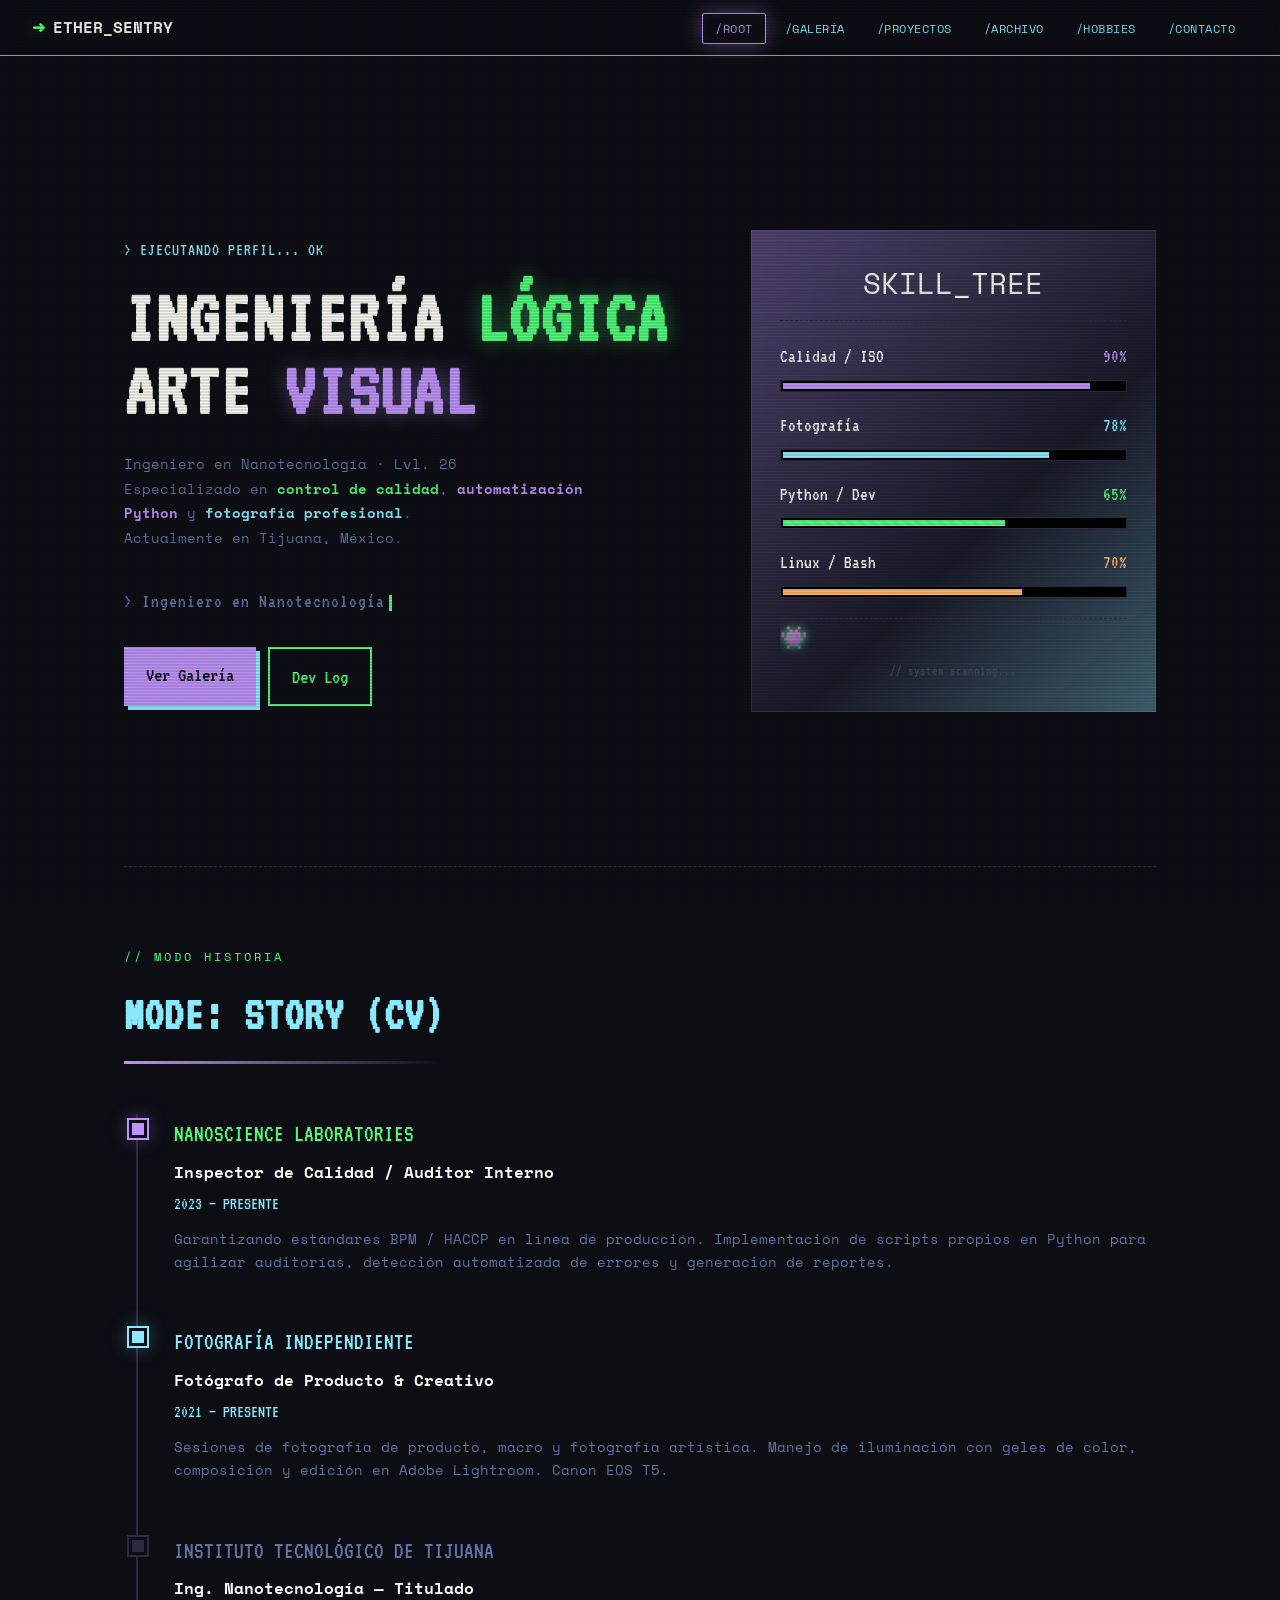
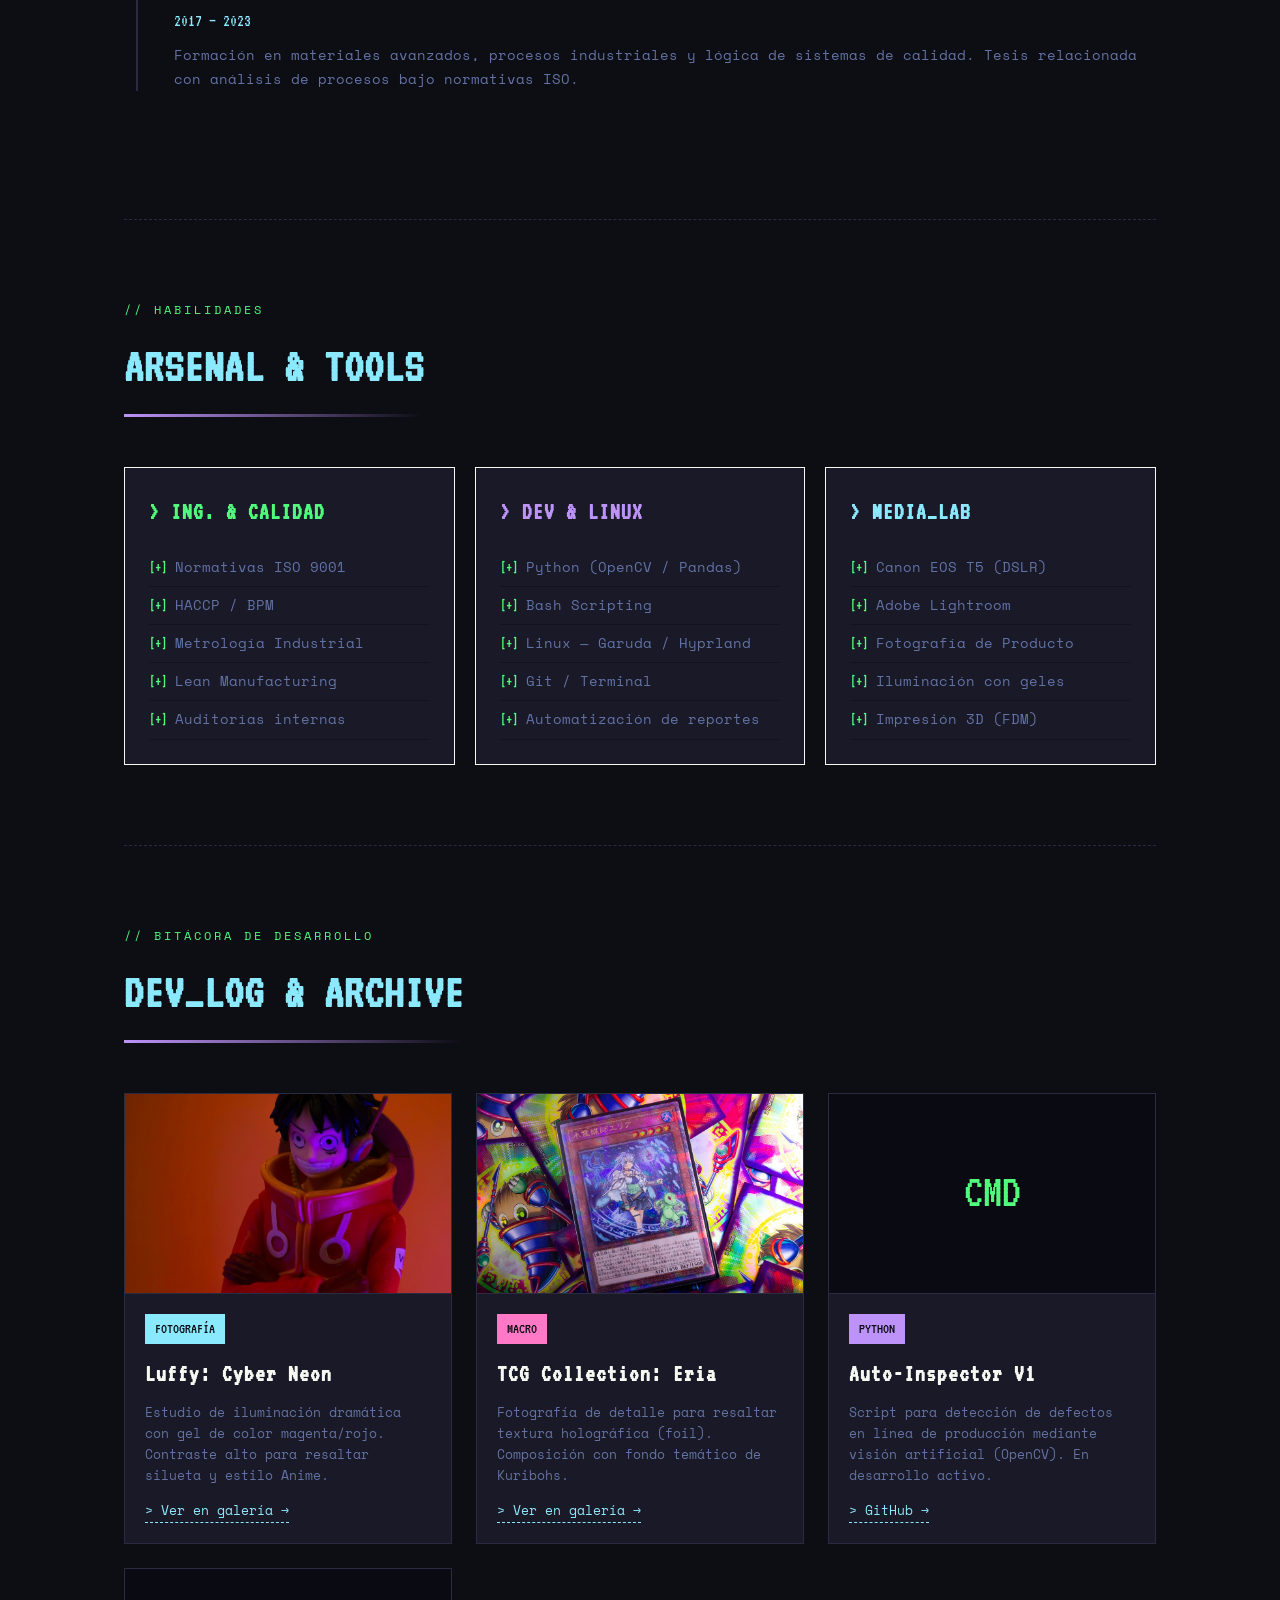
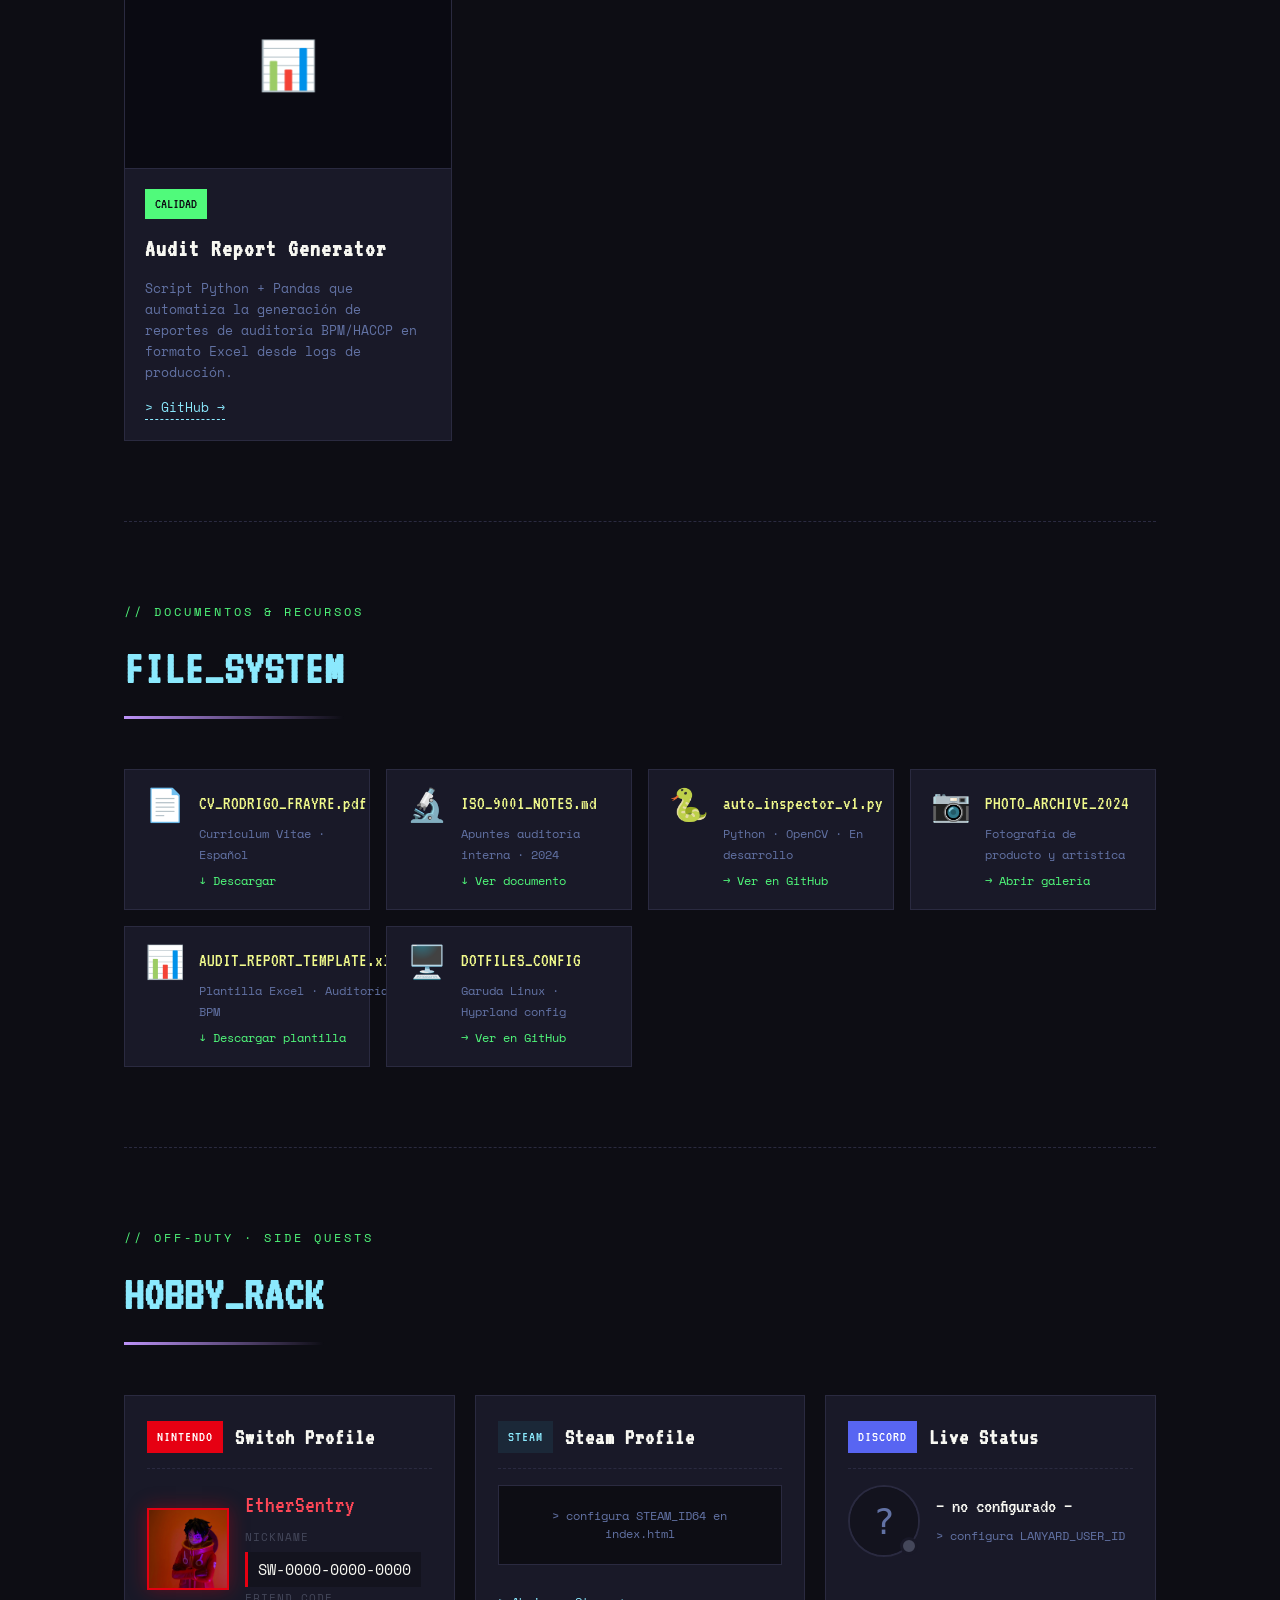
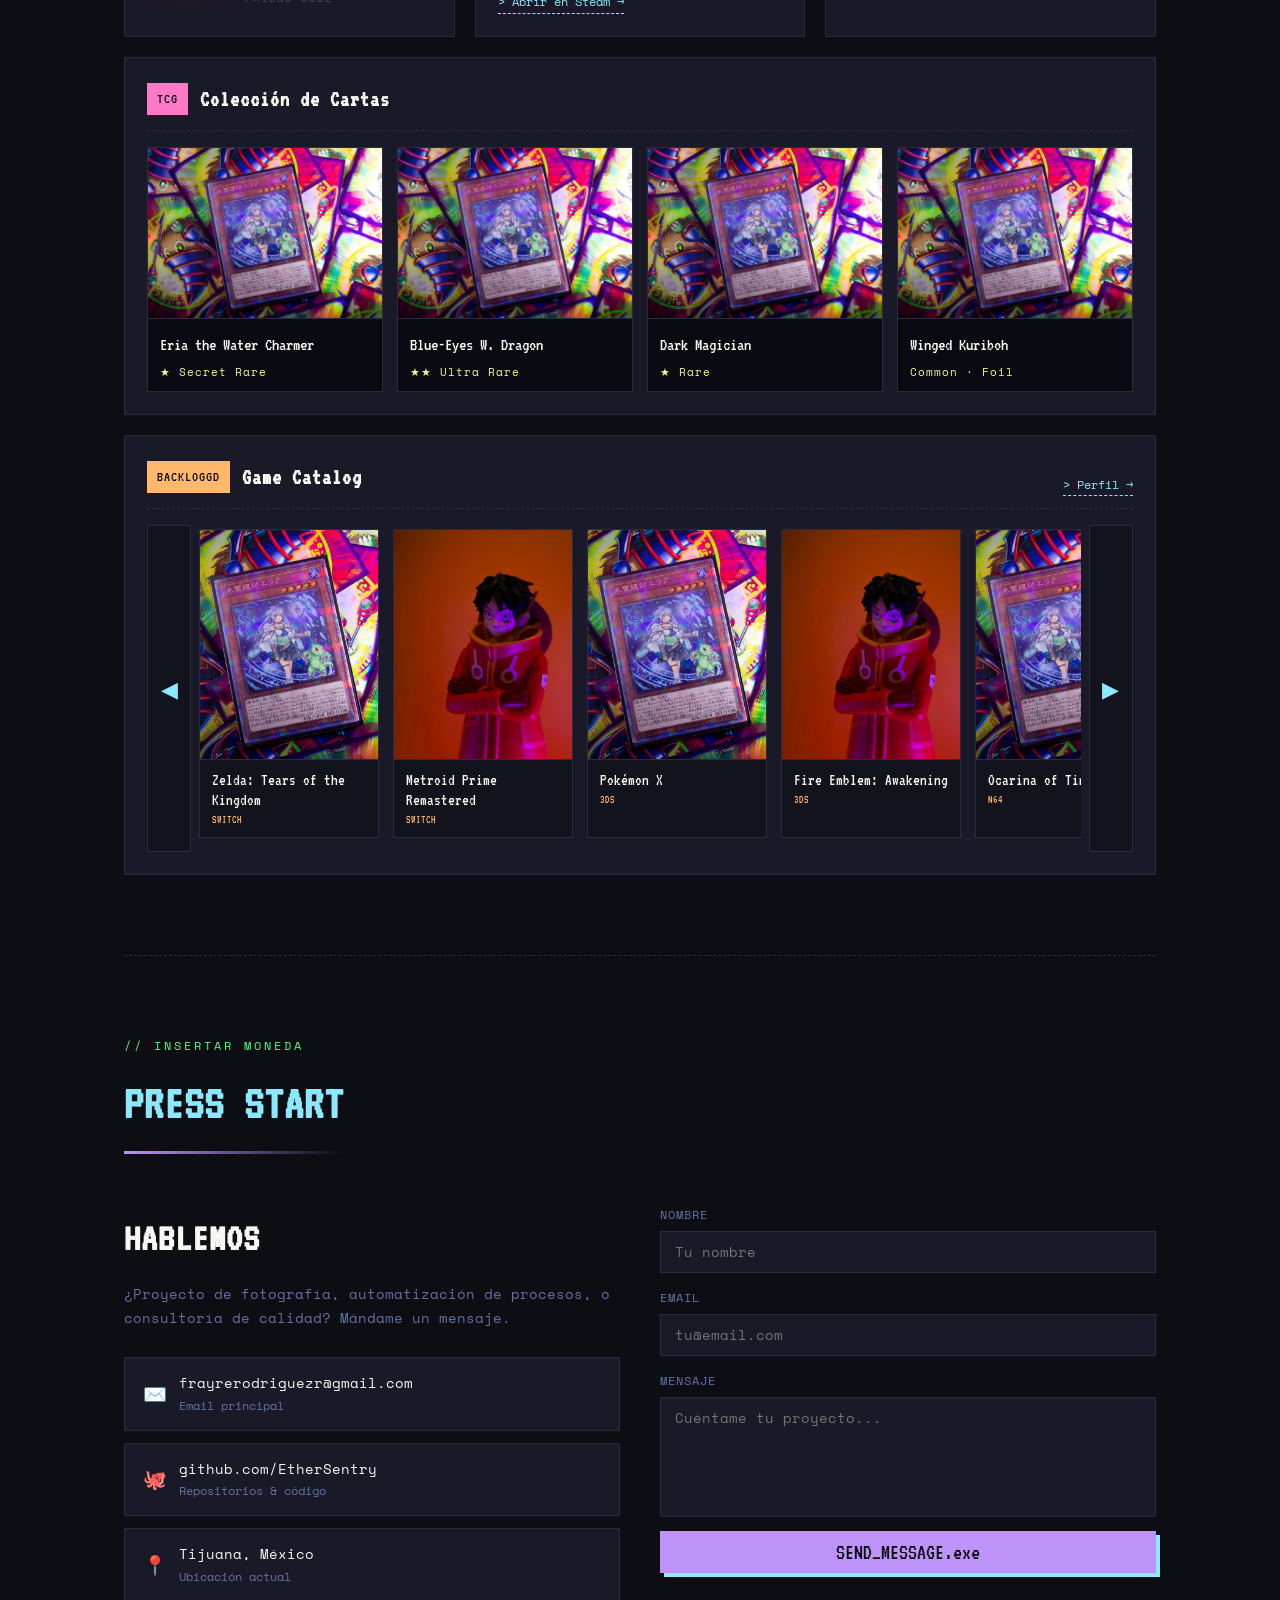
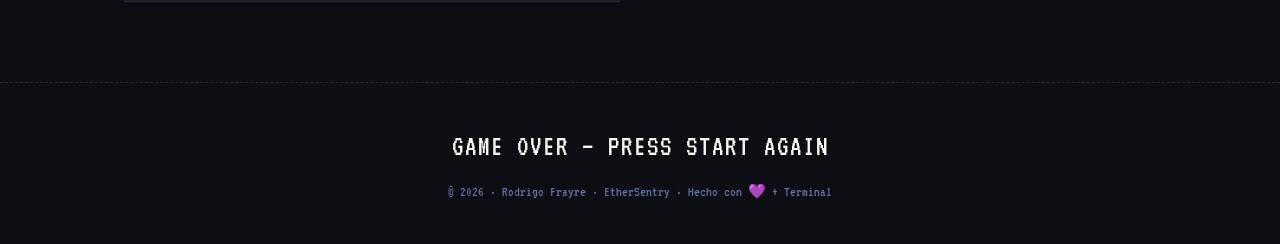
==== commit b1009af3: "Update index.html" ====
--- a/index.html
+++ b/index.html
@@ -614,11 +614,11 @@
 }
 
 /* ---- STEAM WIDGET (carga condicional, sin <img> roto al inicio) ---- */
-const STEAM_ID64 = 'TU_STEAMID64'; // <-- reemplaza con tu SteamID64 (17 dígitos) de https://steamid.io
+const STEAM_ID64 = 'STEAM_0:0:99581195'; // <-- reemplaza con tu SteamID64 (17 dígitos) de https://steamid.io
 (function initSteamWidget() {
   const container = document.getElementById('steam-widget');
   if (!container) return;
-  if (!STEAM_ID64 || STEAM_ID64 === 'TU_STEAMID64') return; // conserva fallback
+  if (!STEAM_ID64 || STEAM_ID64 === 'STEAM_0:0:99581195') return; // conserva fallback
   const img = new Image();
   img.alt = 'Steam live status';
   img.onload  = () => { container.innerHTML = ''; container.appendChild(img); };
@@ -630,7 +630,7 @@
 
 /* ---- LANYARD · DISCORD LIVE STATUS ---- */
 /* Requisito: unirte al servidor https://discord.gg/lanyard con tu cuenta */
-const LANYARD_USER_ID = 'TU_DISCORD_USER_ID'; // <-- 17-19 dígitos (Dev Mode → click derecho → Copy User ID)
+const LANYARD_USER_ID = 'ethersentry'; // <-- 17-19 dígitos (Dev Mode → click derecho → Copy User ID)
 
 async function pollLanyard() {
   const stateEl    = document.getElementById('discord-state');
@@ -639,7 +639,7 @@
   const dotEl      = document.getElementById('discord-dot');
   const activityEl = document.getElementById('discord-activity');
 
-  if (!LANYARD_USER_ID || LANYARD_USER_ID === 'TU_DISCORD_USER_ID') return;
+  if (!LANYARD_USER_ID || LANYARD_USER_ID === 'ethersentry') return;
   try {
     const res = await fetch(`https://api.lanyard.rest/v1/users/${LANYARD_USER_ID}`);
     const json = await res.json();
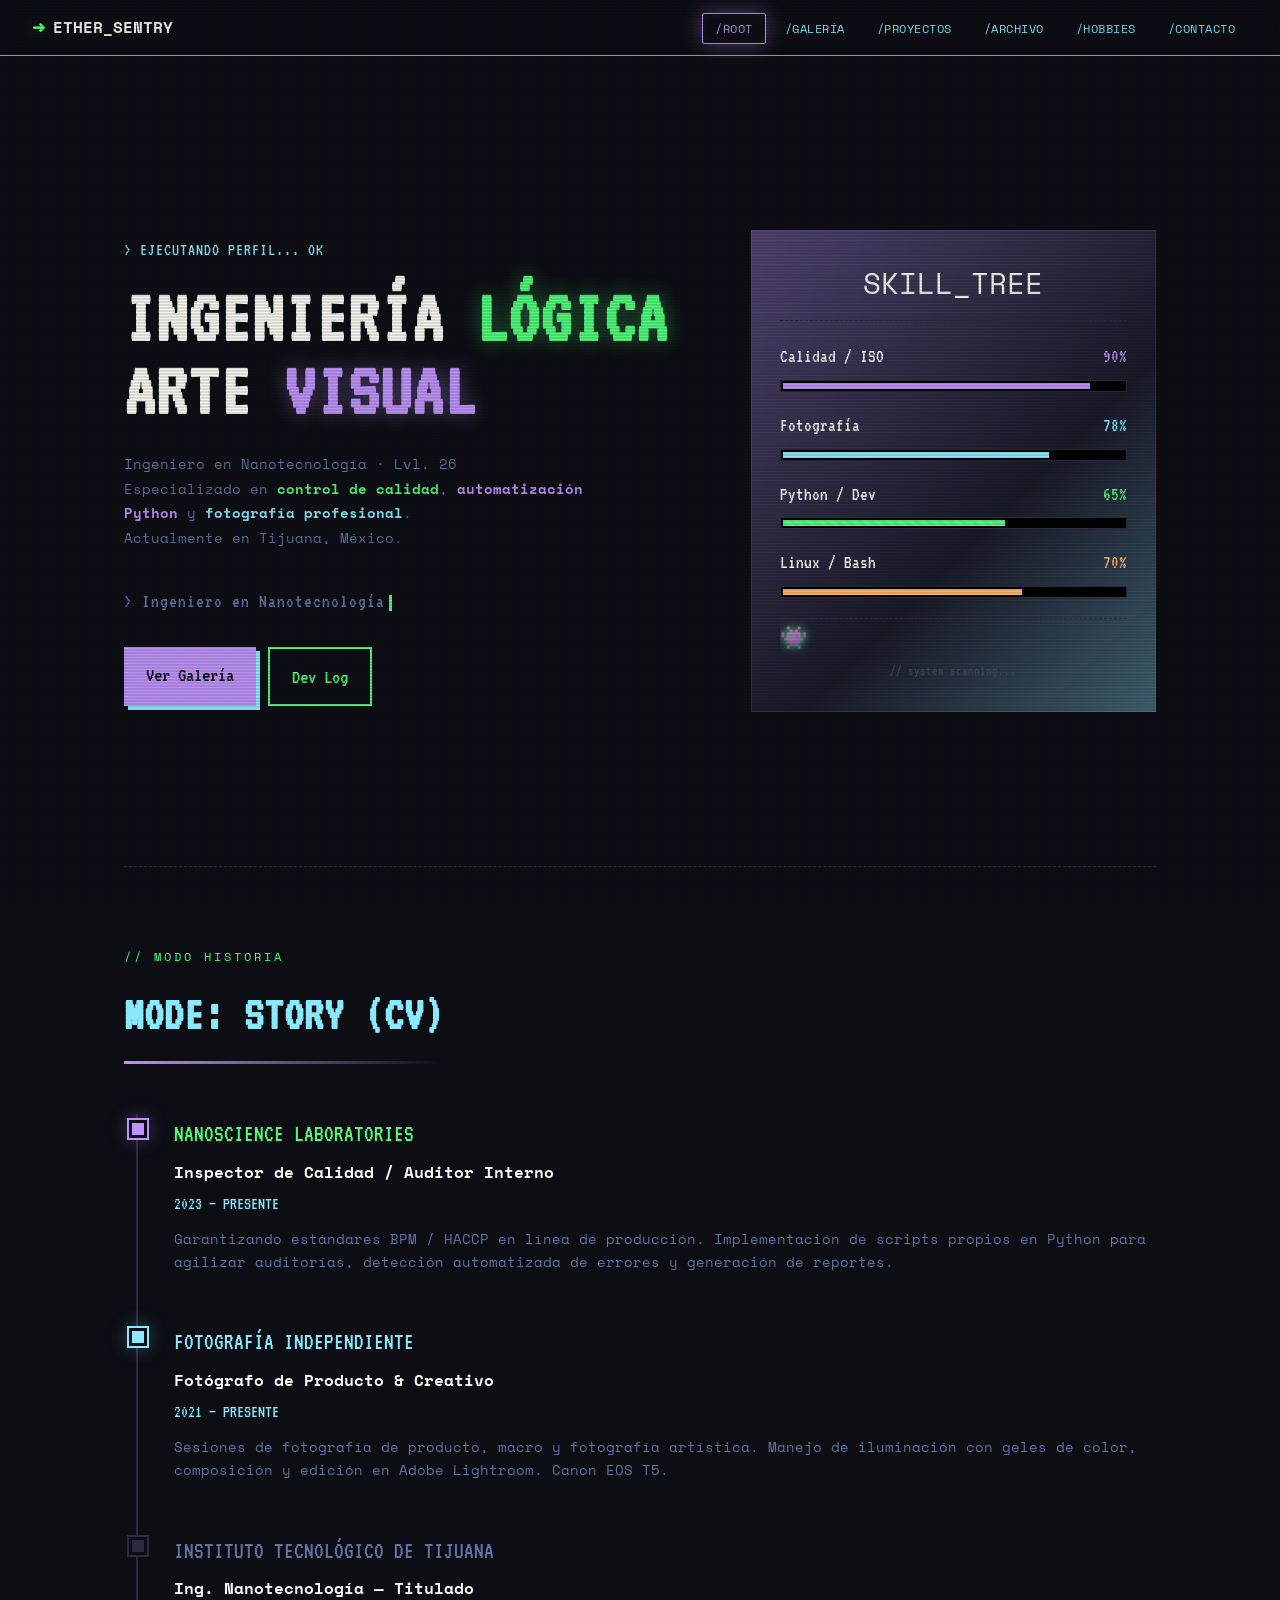
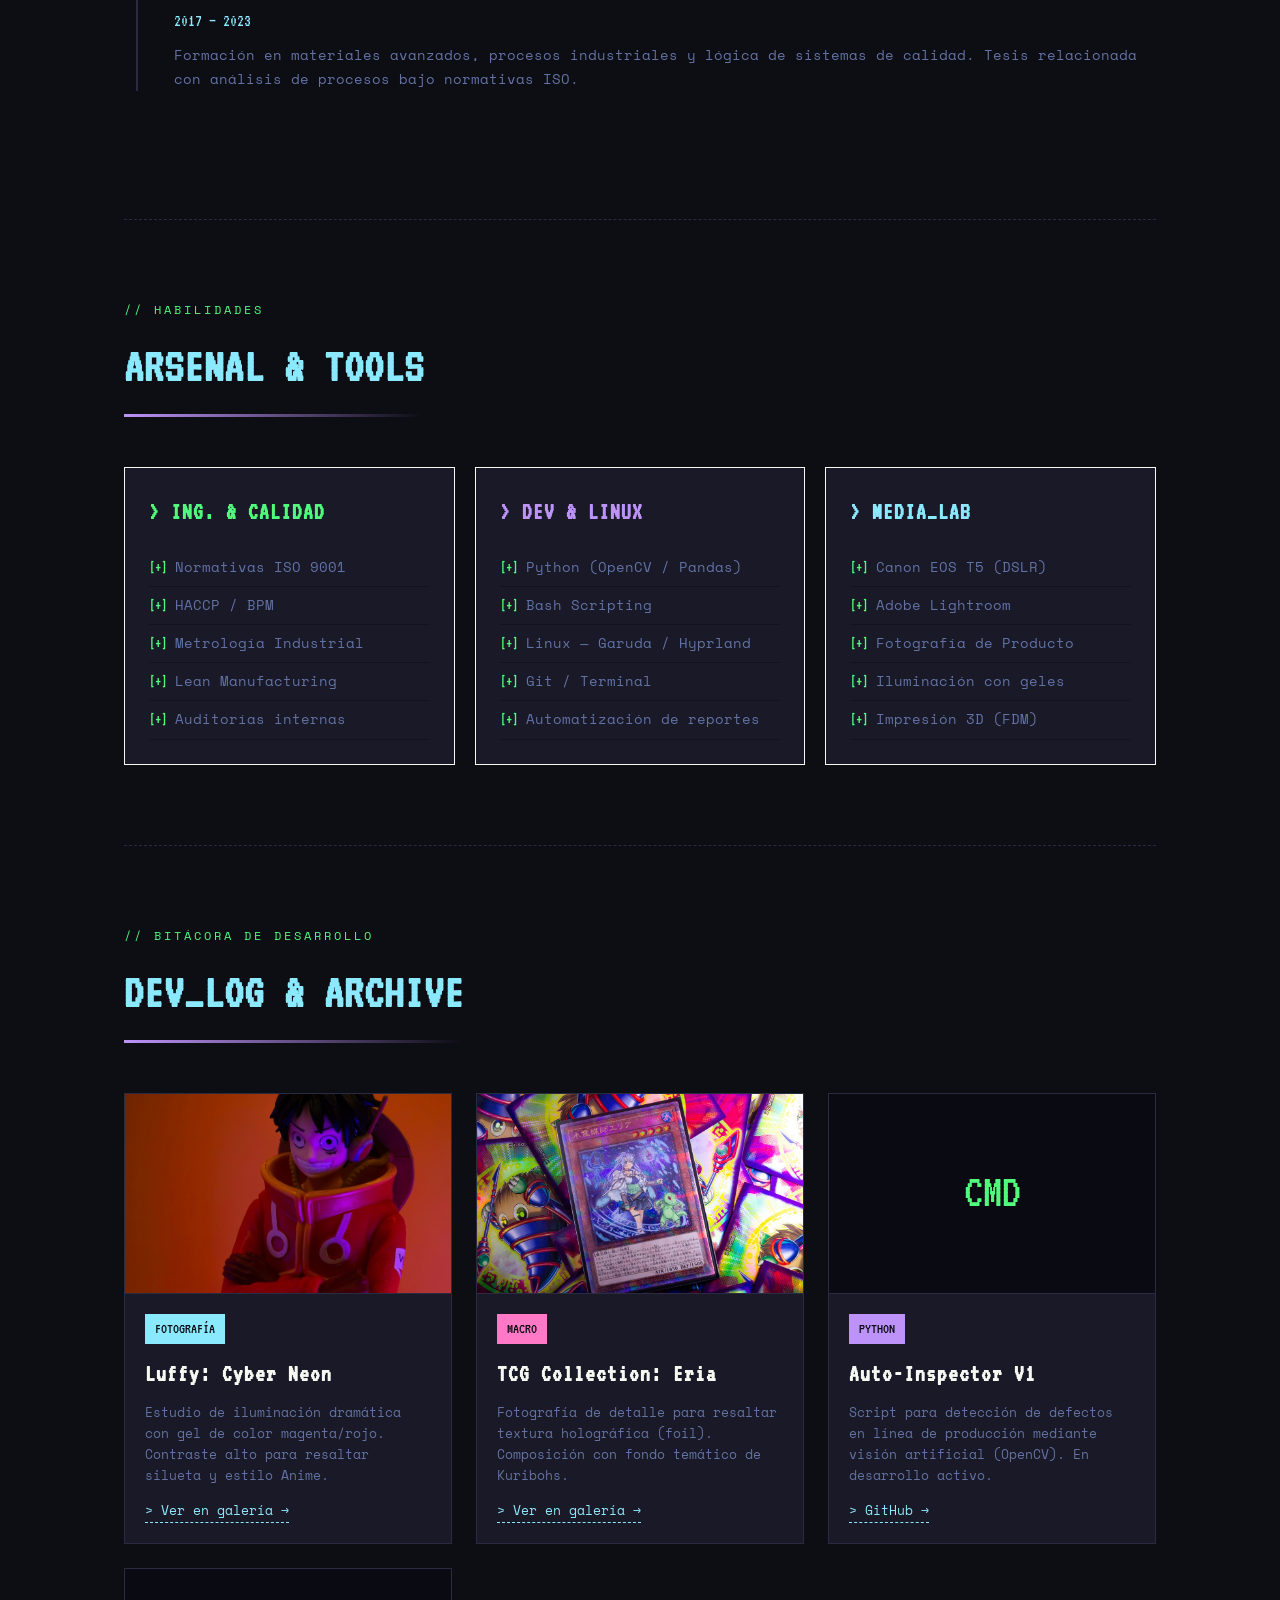
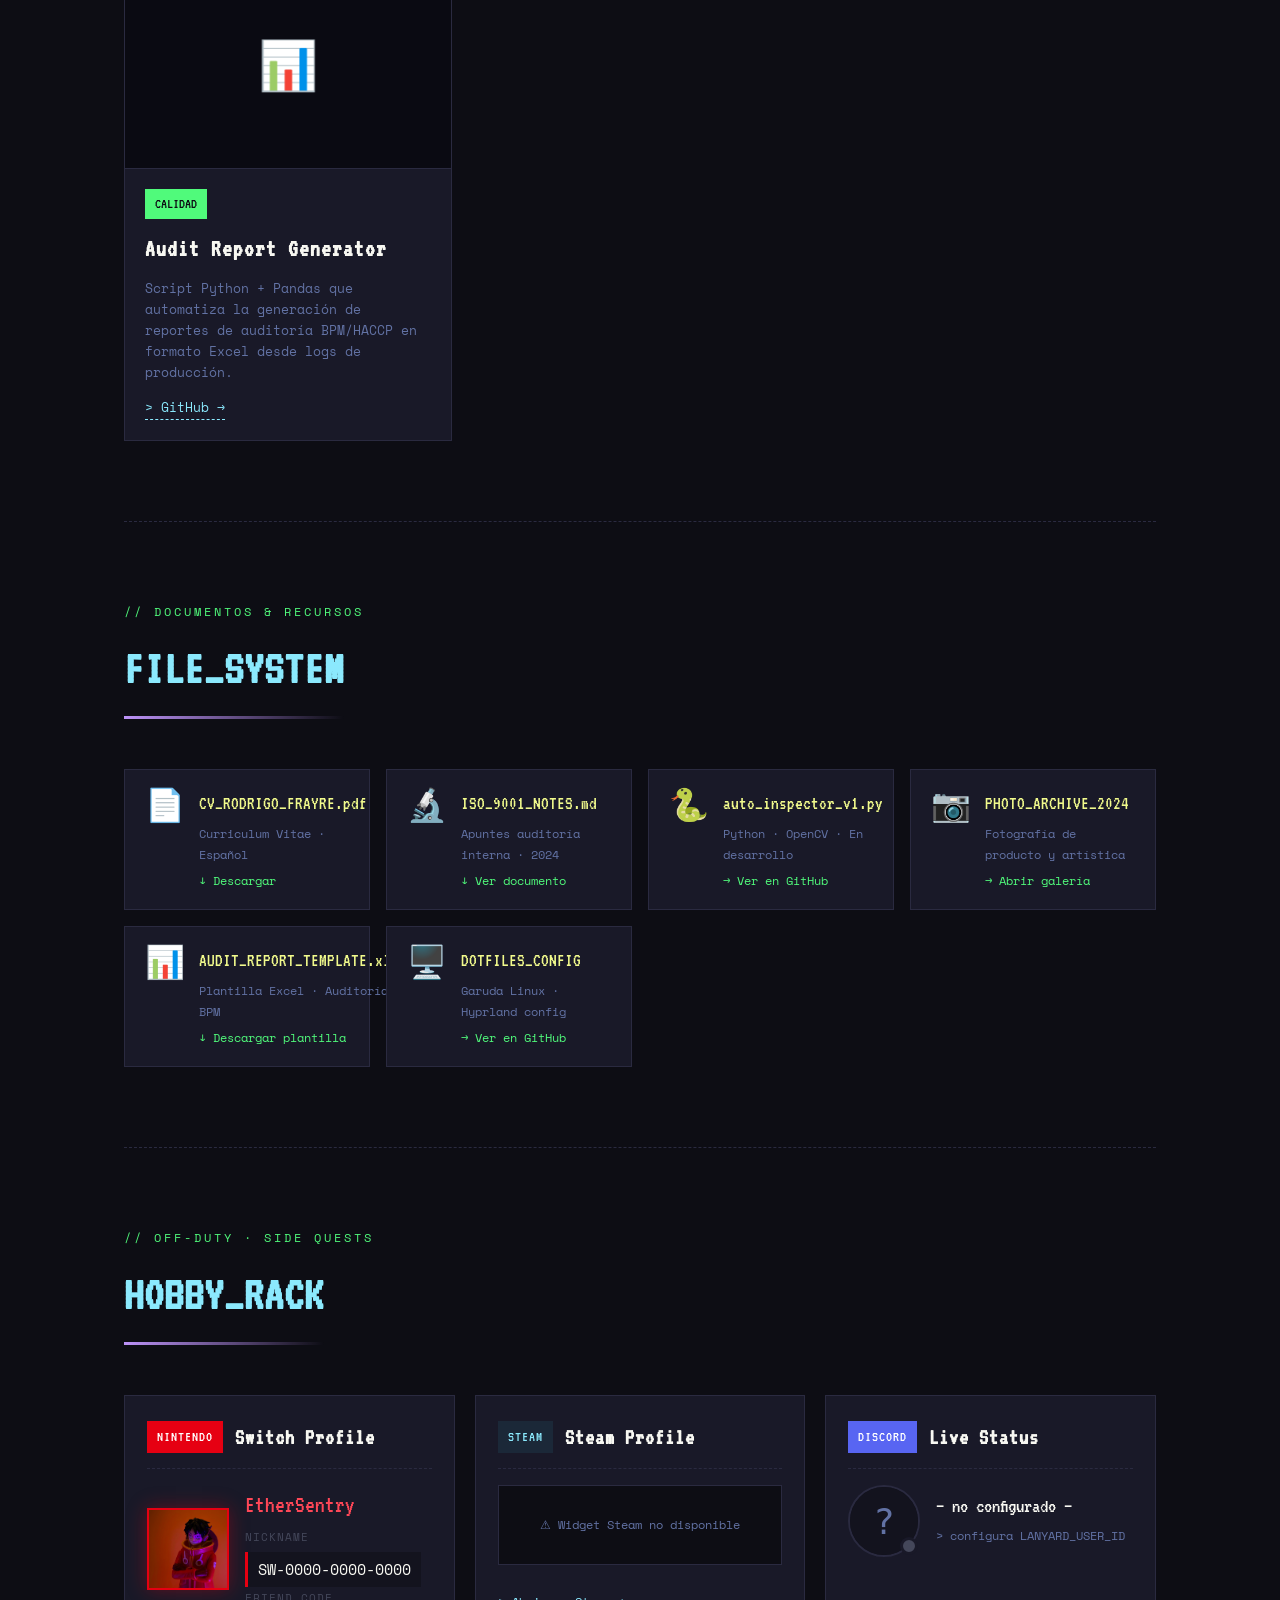
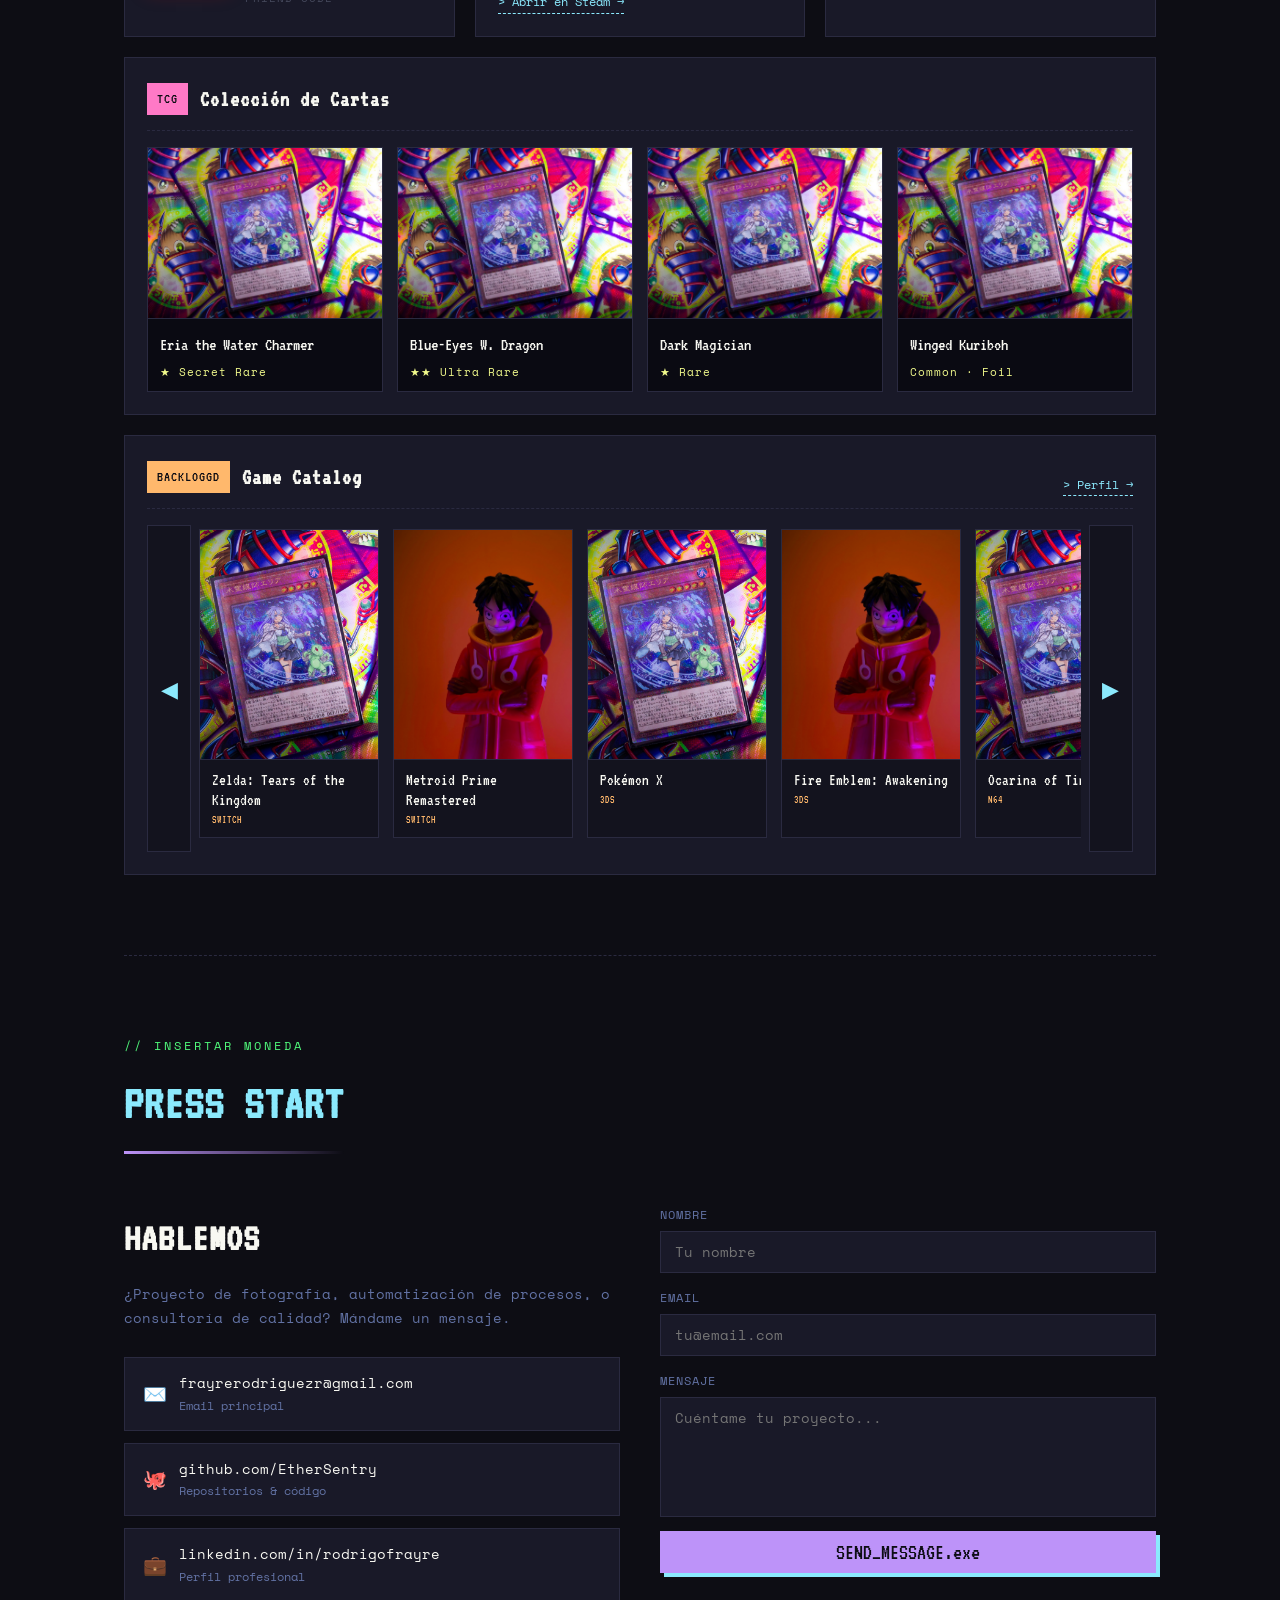
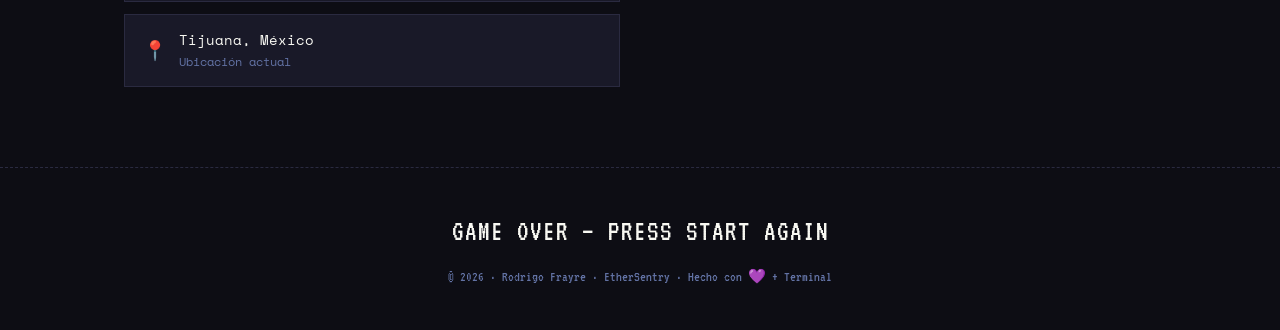
==== commit a9715aa4: "Fix Steam/Discord config bugs and wire Backloggd + LinkedIn links - Steam: convert legacy SteamID (S" ====
--- a/index.html
+++ b/index.html
@@ -447,7 +447,7 @@
         <div class="hobby-card-head">
           <span class="hobby-tag" style="background:var(--orange);">BACKLOGGD</span>
           <h3 class="hobby-title pixel">Game Catalog</h3>
-          <a href="https://www.backloggd.com/u/TU_USUARIO_BACKLOGGD/" target="_blank" class="hobby-link backloggd-head-link">
+          <a href="https://backloggd.com/u/EterSentry/" target="_blank" class="hobby-link backloggd-head-link">
             &gt; Perfil →
           </a>
         </div>
@@ -489,6 +489,13 @@
             <div>
               <div>github.com/EtherSentry</div>
               <div class="contact-link-label">Repositorios & código</div>
+            </div>
+          </a>
+          <a href="https://www.linkedin.com/in/rodrigofrayre/" target="_blank" class="contact-link">
+            <span class="contact-link-icon">💼</span>
+            <div>
+              <div>linkedin.com/in/rodrigofrayre</div>
+              <div class="contact-link-label">Perfil profesional</div>
             </div>
           </a>
           <div class="contact-link" style="cursor:default;">
@@ -614,11 +621,12 @@
 }
 
 /* ---- STEAM WIDGET (carga condicional, sin <img> roto al inicio) ---- */
-const STEAM_ID64 = 'STEAM_0:0:99581195'; // <-- reemplaza con tu SteamID64 (17 dígitos) de https://steamid.io
+/* Necesitas tu SteamID64: 17 dígitos. Pega tu URL de perfil en https://steamid.io */
+const STEAM_ID64 = '76561198159428118';
 (function initSteamWidget() {
   const container = document.getElementById('steam-widget');
   if (!container) return;
-  if (!STEAM_ID64 || STEAM_ID64 === 'STEAM_0:0:99581195') return; // conserva fallback
+  if (!/^\d{17}$/.test(STEAM_ID64)) return; // sólo carga con formato válido
   const img = new Image();
   img.alt = 'Steam live status';
   img.onload  = () => { container.innerHTML = ''; container.appendChild(img); };
@@ -629,8 +637,12 @@
 })();
 
 /* ---- LANYARD · DISCORD LIVE STATUS ---- */
-/* Requisito: unirte al servidor https://discord.gg/lanyard con tu cuenta */
-const LANYARD_USER_ID = 'ethersentry'; // <-- 17-19 dígitos (Dev Mode → click derecho → Copy User ID)
+/* Requisitos:
+   1) Activa Modo Desarrollador en Discord → click derecho en tu avatar → Copiar ID de usuario
+      (es un número de 17-19 dígitos, NO tu username)
+   2) Únete al servidor https://discord.gg/lanyard con esa misma cuenta
+*/
+const LANYARD_USER_ID = ''; // <-- pega aquí tu ID numérico de Discord
 
 async function pollLanyard() {
   const stateEl    = document.getElementById('discord-state');
@@ -639,7 +651,7 @@
   const dotEl      = document.getElementById('discord-dot');
   const activityEl = document.getElementById('discord-activity');
 
-  if (!LANYARD_USER_ID || LANYARD_USER_ID === 'ethersentry') return;
+  if (!/^\d{17,20}$/.test(LANYARD_USER_ID)) return; // necesita ID numérico válido
   try {
     const res = await fetch(`https://api.lanyard.rest/v1/users/${LANYARD_USER_ID}`);
     const json = await res.json();
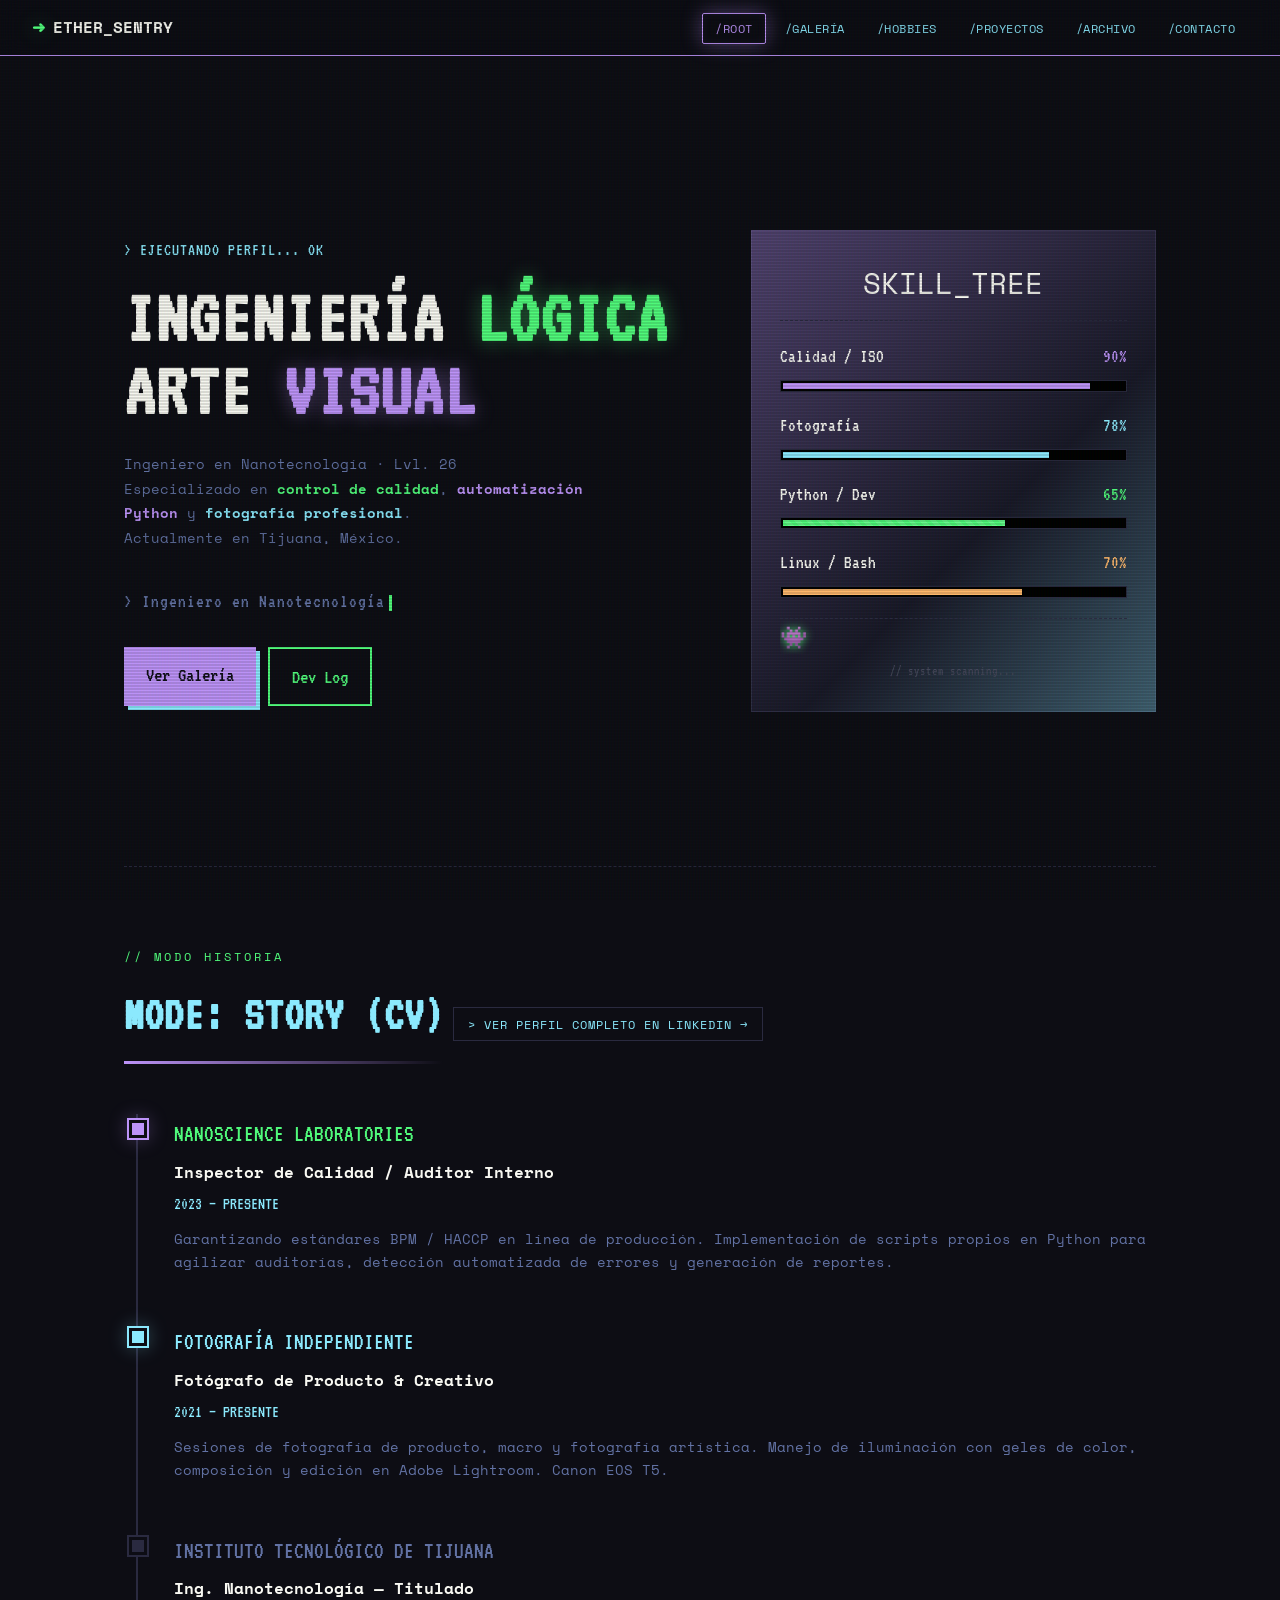
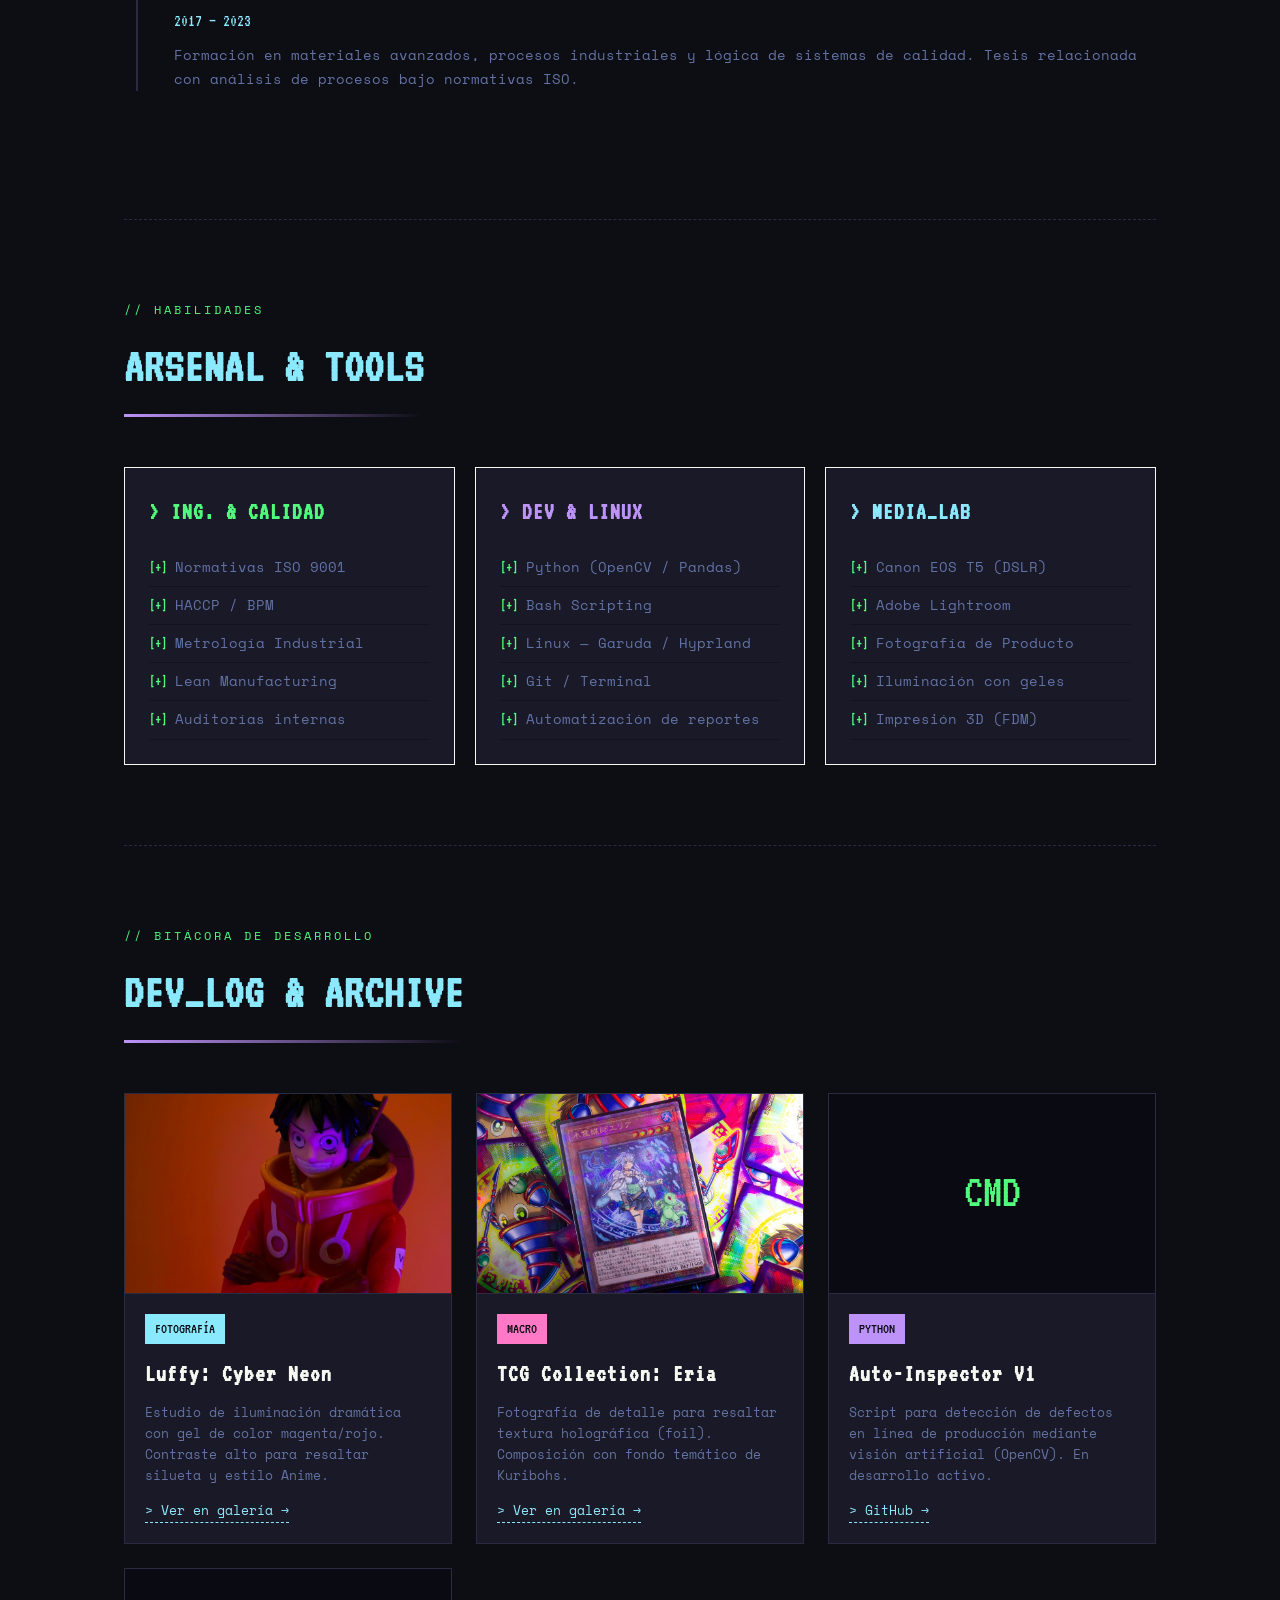
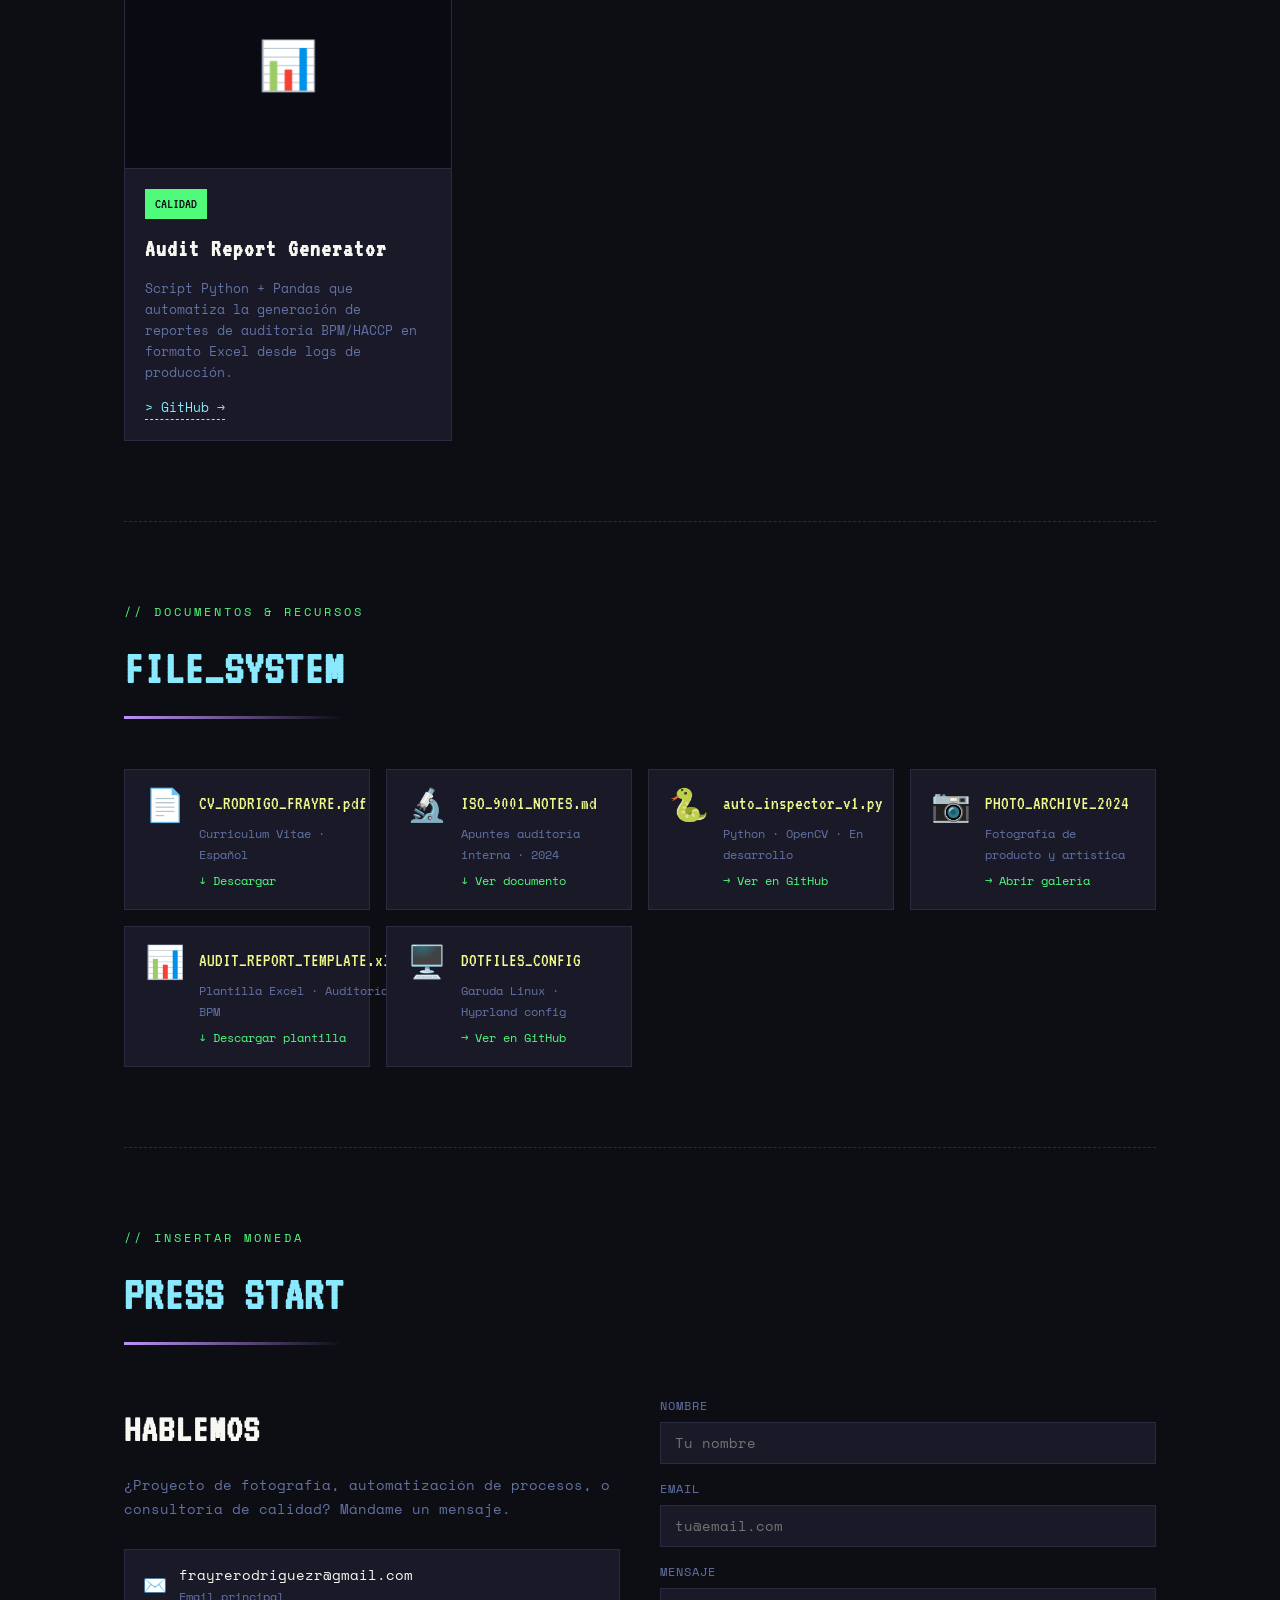
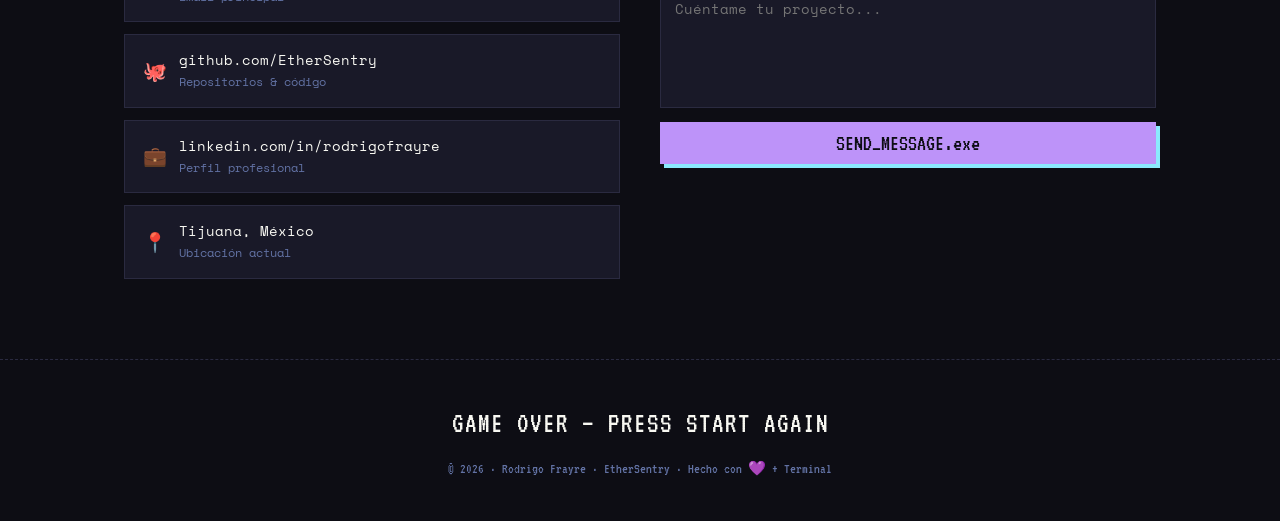
==== commit d8e26f53: "Split hobbies into dedicated page, wire Discord/Spotify, add meta + covers - Move HOBBY_RACK to new " ====
--- a/index.html
+++ b/index.html
@@ -8,6 +8,16 @@
   <meta property="og:title" content="EtherSentry | Dev & Photo Log">
   <meta property="og:description" content="Calidad industrial · Automatización Python · Fotografía">
   <meta property="og:type" content="website">
+  <meta property="og:url" content="https://ethersentry.github.io/myportfolio/">
+  <meta property="og:image" content="https://ethersentry.github.io/myportfolio/luffy.jpg">
+  <meta name="twitter:card" content="summary_large_image">
+  <meta name="twitter:title" content="EtherSentry | Dev & Photo Log">
+  <meta name="twitter:description" content="Ingeniería · Fotografía · Gaming — pixel terminal portfolio">
+  <meta name="twitter:image" content="https://ethersentry.github.io/myportfolio/luffy.jpg">
+  <meta name="theme-color" content="#0d0d14">
+  <meta name="color-scheme" content="dark">
+  <link rel="canonical" href="https://ethersentry.github.io/myportfolio/">
+  <link rel="icon" type="image/svg+xml" href="data:image/svg+xml;utf8,%3Csvg xmlns='http://www.w3.org/2000/svg' viewBox='0 0 32 32'%3E%3Crect width='32' height='32' fill='%230d0d14'/%3E%3Ctext x='16' y='25' font-family='monospace' font-weight='700' font-size='24' fill='%2350fa7b' text-anchor='middle'%3EE%3C/text%3E%3C/svg%3E">
   <link rel="preconnect" href="https://fonts.googleapis.com">
   <link rel="preconnect" href="https://fonts.gstatic.com" crossorigin>
   <link href="https://fonts.googleapis.com/css2?family=VT323&family=Space+Mono:ital,wght@0,400;0,700;1,400&display=swap" rel="stylesheet">
@@ -24,9 +34,9 @@
   <ul class="nav-links">
     <li><a href="index.html" class="active">/ROOT</a></li>
     <li><a href="galeria.html">/GALERÍA</a></li>
+    <li><a href="hobbies.html">/HOBBIES</a></li>
     <li><a href="#proyectos">/PROYECTOS</a></li>
     <li><a href="#archivo">/ARCHIVO</a></li>
-    <li><a href="#hobbies">/HOBBIES</a></li>
     <li><a href="#contacto">/CONTACTO</a></li>
   </ul>
 </nav>
@@ -111,6 +121,9 @@
     <div class="section-header">
       <p class="section-tag">// modo historia</p>
       <h2 class="section-title pixel">MODE: STORY (CV)</h2>
+      <a href="https://www.linkedin.com/in/rodrigofrayre/" target="_blank" class="section-external-link">
+        &gt; VER PERFIL COMPLETO EN LINKEDIN →
+      </a>
     </div>
 
     <div class="timeline">
@@ -334,127 +347,6 @@
           <div class="archive-name">DOTFILES_CONFIG</div>
           <div class="archive-meta">Garuda Linux · Hyprland config</div>
           <div class="archive-size">→ Ver en GitHub</div>
-        </div>
-      </div>
-
-    </div>
-  </section>
-
-  <hr class="divider">
-
-  <!-- ═══════════════ HOBBIES & GAMING ═══════════════ -->
-  <section id="hobbies">
-    <div class="section-header">
-      <p class="section-tag">// off-duty · side quests</p>
-      <h2 class="section-title pixel">HOBBY_RACK</h2>
-    </div>
-
-    <div class="hobbies-grid">
-
-      <!-- ── Nintendo profile ── -->
-      <div class="hobby-card hobby-card--profile hobby-card--nintendo">
-        <div class="hobby-card-head">
-          <span class="hobby-tag" style="background:#e60012; color:#fff;">NINTENDO</span>
-          <h3 class="hobby-title pixel">Switch Profile</h3>
-        </div>
-        <div class="nintendo-body">
-          <div class="nintendo-avatar">
-            <img src="luffy.jpg" alt="Nintendo avatar">
-          </div>
-          <div class="nintendo-info">
-            <div class="nintendo-name">EtherSentry</div>
-            <div class="nintendo-meta">Nickname</div>
-            <div class="nintendo-code">SW-0000-0000-0000</div>
-            <div class="nintendo-meta">Friend Code</div>
-          </div>
-        </div>
-      </div>
-
-      <!-- ── Steam profile ── -->
-      <div class="hobby-card hobby-card--profile hobby-card--steam">
-        <div class="hobby-card-head">
-          <span class="hobby-tag" style="background:#1b2838; color:var(--cyan);">STEAM</span>
-          <h3 class="hobby-title pixel">Steam Profile</h3>
-        </div>
-        <div class="steam-widget" id="steam-widget">
-          <span class="steam-fallback">&gt; configura STEAM_ID64 en index.html</span>
-        </div>
-        <a href="https://steamcommunity.com/profiles/TU_STEAMID64/" target="_blank" class="hobby-link">
-          &gt; Abrir en Steam →
-        </a>
-      </div>
-
-      <!-- ── Discord (Lanyard) ── -->
-      <div class="hobby-card hobby-card--profile hobby-card--discord">
-        <div class="hobby-card-head">
-          <span class="hobby-tag" style="background:#5865F2; color:#fff;">DISCORD</span>
-          <h3 class="hobby-title pixel">Live Status</h3>
-        </div>
-        <div class="discord-body">
-          <div class="discord-avatar">
-            <img id="discord-avatar" alt="Discord avatar"
-                 src="data:image/svg+xml;utf8,%3Csvg xmlns='http://www.w3.org/2000/svg' viewBox='0 0 72 72'%3E%3Crect width='72' height='72' fill='%2313131e'/%3E%3Ctext x='36' y='50' font-family='monospace' font-size='38' fill='%236272a4' text-anchor='middle'%3E%3F%3C/text%3E%3C/svg%3E">
-            <span class="discord-dot" id="discord-dot" data-status="offline"></span>
-          </div>
-          <div class="discord-info">
-            <div class="discord-name" id="discord-name">— no configurado —</div>
-            <div class="discord-state" id="discord-state">&gt; configura LANYARD_USER_ID</div>
-            <div class="discord-activity" id="discord-activity"></div>
-          </div>
-        </div>
-      </div>
-
-      <!-- ── TCG Collection ── -->
-      <div class="hobby-card hobby-card--full hobby-card--tcg">
-        <div class="hobby-card-head">
-          <span class="hobby-tag" style="background:var(--pink);">TCG</span>
-          <h3 class="hobby-title pixel">Colección de Cartas</h3>
-        </div>
-        <div class="tcg-grid">
-          <figure class="tcg-card">
-            <img src="cartas.jpg" alt="Eria the Water Charmer">
-            <figcaption>
-              <span class="tcg-name">Eria the Water Charmer</span>
-              <span class="tcg-rarity">★ Secret Rare</span>
-            </figcaption>
-          </figure>
-          <figure class="tcg-card">
-            <img src="cartas.jpg" alt="Blue-Eyes White Dragon">
-            <figcaption>
-              <span class="tcg-name">Blue-Eyes W. Dragon</span>
-              <span class="tcg-rarity">★★ Ultra Rare</span>
-            </figcaption>
-          </figure>
-          <figure class="tcg-card">
-            <img src="cartas.jpg" alt="Dark Magician">
-            <figcaption>
-              <span class="tcg-name">Dark Magician</span>
-              <span class="tcg-rarity">★ Rare</span>
-            </figcaption>
-          </figure>
-          <figure class="tcg-card">
-            <img src="cartas.jpg" alt="Winged Kuriboh">
-            <figcaption>
-              <span class="tcg-name">Winged Kuriboh</span>
-              <span class="tcg-rarity">Common · Foil</span>
-            </figcaption>
-          </figure>
-        </div>
-      </div>
-
-      <!-- ── Backloggd carousel ── -->
-      <div class="hobby-card hobby-card--full hobby-card--backloggd">
-        <div class="hobby-card-head">
-          <span class="hobby-tag" style="background:var(--orange);">BACKLOGGD</span>
-          <h3 class="hobby-title pixel">Game Catalog</h3>
-          <a href="https://backloggd.com/u/EterSentry/" target="_blank" class="hobby-link backloggd-head-link">
-            &gt; Perfil →
-          </a>
-        </div>
-        <div class="backloggd-carousel">
-          <button class="carousel-nav prev" id="bl-prev" aria-label="Anterior">◀</button>
-          <div class="carousel-track" id="bl-track"></div>
-          <button class="carousel-nav next" id="bl-next" aria-label="Siguiente">▶</button>
         </div>
       </div>
 
@@ -542,19 +434,6 @@
   </div>
 </footer>
 
-<!-- ═══════════════ GAME PANEL MODAL ═══════════════ -->
-<div class="game-panel" id="game-panel" aria-hidden="true">
-  <div class="game-panel-box">
-    <button class="game-panel-close" id="gp-close" aria-label="Cerrar">✕</button>
-    <div class="game-panel-header">
-      <span class="game-panel-platform" id="gp-platform"></span>
-      <h3 class="game-panel-title pixel" id="gp-title"></h3>
-    </div>
-    <div class="game-panel-shots" id="gp-shots"></div>
-    <p class="game-panel-opinion" id="gp-opinion"></p>
-  </div>
-</div>
-
 <!-- ═══════════════ SCRIPTS ═══════════════ -->
 <script>
 /* ---- TYPING EFFECT ---- */
@@ -590,7 +469,7 @@
 }, { threshold: 0.1 });
 
 document.querySelectorAll(
-  '.timeline-item, .skill-card, .project-card, .archive-item, .hobby-card'
+  '.timeline-item, .skill-card, .project-card, .archive-item'
 ).forEach(el => observer.observe(el));
 
 /* ---- PROGRESS BARS ---- */
@@ -620,171 +499,6 @@
   document.getElementById('cf-status').style.display = 'block';
 }
 
-/* ---- STEAM WIDGET (carga condicional, sin <img> roto al inicio) ---- */
-/* Necesitas tu SteamID64: 17 dígitos. Pega tu URL de perfil en https://steamid.io */
-const STEAM_ID64 = '76561198159428118';
-(function initSteamWidget() {
-  const container = document.getElementById('steam-widget');
-  if (!container) return;
-  if (!/^\d{17}$/.test(STEAM_ID64)) return; // sólo carga con formato válido
-  const img = new Image();
-  img.alt = 'Steam live status';
-  img.onload  = () => { container.innerHTML = ''; container.appendChild(img); };
-  img.onerror = () => {
-    container.innerHTML = '<span class="steam-fallback">⚠ Widget Steam no disponible</span>';
-  };
-  img.src = `https://steamsignature.com/status/english/${STEAM_ID64}.png`;
-})();
-
-/* ---- LANYARD · DISCORD LIVE STATUS ---- */
-/* Requisitos:
-   1) Activa Modo Desarrollador en Discord → click derecho en tu avatar → Copiar ID de usuario
-      (es un número de 17-19 dígitos, NO tu username)
-   2) Únete al servidor https://discord.gg/lanyard con esa misma cuenta
-*/
-const LANYARD_USER_ID = ''; // <-- pega aquí tu ID numérico de Discord
-
-async function pollLanyard() {
-  const stateEl    = document.getElementById('discord-state');
-  const nameEl     = document.getElementById('discord-name');
-  const avatarEl   = document.getElementById('discord-avatar');
-  const dotEl      = document.getElementById('discord-dot');
-  const activityEl = document.getElementById('discord-activity');
-
-  if (!/^\d{17,20}$/.test(LANYARD_USER_ID)) return; // necesita ID numérico válido
-  try {
-    const res = await fetch(`https://api.lanyard.rest/v1/users/${LANYARD_USER_ID}`);
-    const json = await res.json();
-    if (!json.success) throw new Error('lanyard miss');
-    const d = json.data;
-    const hash = d.discord_user.avatar;
-    avatarEl.src = hash
-      ? `https://cdn.discordapp.com/avatars/${d.discord_user.id}/${hash}.${hash.startsWith('a_') ? 'gif' : 'png'}?size=128`
-      : `https://cdn.discordapp.com/embed/avatars/0.png`;
-    nameEl.textContent = d.discord_user.global_name || d.discord_user.username;
-    const map = {
-      online:  '> Conectado',
-      idle:    '> Ausente',
-      dnd:     '> No molestar',
-      offline: '> Desconectado',
-    };
-    stateEl.textContent = map[d.discord_status] || '> sin estado';
-    dotEl.dataset.status = d.discord_status;
-    const game = (d.activities || []).find(a => a.type === 0);
-    activityEl.textContent = game ? `🎮 Jugando ${game.name}` : '';
-  } catch (e) {
-    stateEl.textContent = '> Lanyard offline';
-    dotEl.dataset.status = 'offline';
-  }
-}
-pollLanyard();
-setInterval(pollLanyard, 20000);
-
-/* ---- BACKLOGGD · CARRUSEL + PANEL DE DETALLE ---- */
-/* Edita este array con tus juegos. Reemplaza las rutas con imágenes reales en la raíz del repo. */
-const BACKLOGGD_GAMES = [
-  {
-    id: 'totk',
-    title: 'Zelda: Tears of the Kingdom',
-    platform: 'SWITCH',
-    cover: 'cartas.jpg',
-    screenshots: ['luffy.jpg', 'cartas.jpg'],
-    opinion: 'Una secuela monumental. Los shrines y el sistema de construcción me atraparon semanas enteras.',
-  },
-  {
-    id: 'metroid-prime',
-    title: 'Metroid Prime Remastered',
-    platform: 'SWITCH',
-    cover: 'luffy.jpg',
-    screenshots: ['luffy.jpg'],
-    opinion: 'El remaster perfecto. Controles renovados sin traicionar al original.',
-  },
-  {
-    id: 'pokemon-x',
-    title: 'Pokémon X',
-    platform: '3DS',
-    cover: 'cartas.jpg',
-    screenshots: ['cartas.jpg'],
-    opinion: 'Mi primera entrada 3D. Kalos sigue siendo mi región favorita.',
-  },
-  {
-    id: 'fire-emblem',
-    title: 'Fire Emblem: Awakening',
-    platform: '3DS',
-    cover: 'luffy.jpg',
-    screenshots: ['luffy.jpg'],
-    opinion: 'Táctico, emotivo, adictivo. Horas grindeando supports.',
-  },
-  {
-    id: 'oot',
-    title: 'Ocarina of Time',
-    platform: 'N64',
-    cover: 'cartas.jpg',
-    screenshots: ['cartas.jpg'],
-    opinion: 'Clásico atemporal. Lo rejuego cada 2 años.',
-  },
-  {
-    id: 'mario64',
-    title: 'Super Mario 64',
-    platform: 'N64',
-    cover: 'luffy.jpg',
-    screenshots: ['luffy.jpg'],
-    opinion: 'La piedra angular del 3D platformer. Aún se siente moderno.',
-  },
-];
-
-(function initBackloggd() {
-  const track = document.getElementById('bl-track');
-  if (!track) return;
-
-  track.innerHTML = BACKLOGGD_GAMES.map(g => `
-    <button class="game-card" data-game-id="${g.id}" type="button">
-      <div class="game-cover" style="background-image:url('${g.cover}')"></div>
-      <div class="game-card-meta">
-        <span class="game-card-title">${g.title}</span>
-        <span class="game-card-platform">${g.platform}</span>
-      </div>
-    </button>
-  `).join('');
-
-  const prev = document.getElementById('bl-prev');
-  const next = document.getElementById('bl-next');
-  const step = () => Math.max(220, track.clientWidth * 0.75);
-  prev.addEventListener('click', () => track.scrollBy({ left: -step(), behavior: 'smooth' }));
-  next.addEventListener('click', () => track.scrollBy({ left:  step(), behavior: 'smooth' }));
-
-  track.addEventListener('click', (e) => {
-    const btn = e.target.closest('.game-card');
-    if (!btn) return;
-    const game = BACKLOGGD_GAMES.find(g => g.id === btn.dataset.gameId);
-    if (game) openGamePanel(game);
-  });
-
-  const panel = document.getElementById('game-panel');
-  document.getElementById('gp-close').addEventListener('click', closeGamePanel);
-  panel.addEventListener('click', (e) => { if (e.target === panel) closeGamePanel(); });
-  document.addEventListener('keydown', (e) => { if (e.key === 'Escape') closeGamePanel(); });
-})();
-
-function openGamePanel(game) {
-  document.getElementById('gp-title').textContent    = game.title;
-  document.getElementById('gp-platform').textContent = game.platform;
-  document.getElementById('gp-opinion').textContent  = game.opinion;
-  const shotsEl = document.getElementById('gp-shots');
-  shotsEl.innerHTML = (game.screenshots || [])
-    .map(s => `<img src="${s}" alt="${game.title} screenshot">`)
-    .join('');
-  const panel = document.getElementById('game-panel');
-  panel.classList.add('open');
-  panel.setAttribute('aria-hidden', 'false');
-  document.body.style.overflow = 'hidden';
-}
-function closeGamePanel() {
-  const panel = document.getElementById('game-panel');
-  panel.classList.remove('open');
-  panel.setAttribute('aria-hidden', 'true');
-  document.body.style.overflow = '';
-}
 </script>
 
 </body>
--- a/style.css
+++ b/style.css
@@ -320,6 +320,22 @@
 .section-header {
   margin-bottom: 50px;
 }
+.section-external-link {
+  display: inline-block;
+  margin-top: 12px;
+  font-family: var(--font-mono);
+  font-size: 0.76rem;
+  color: var(--cyan);
+  border: 1px solid var(--border);
+  padding: 6px 14px;
+  letter-spacing: 1px;
+  transition: all 0.2s;
+}
+.section-external-link:hover {
+  border-color: var(--cyan);
+  color: var(--green);
+  box-shadow: var(--glow-cyan);
+}
 .section-tag {
   font-family: var(--font-mono);
   font-size: 0.72rem;
@@ -810,6 +826,7 @@
   display: grid;
   grid-template-columns: repeat(3, 1fr);
   gap: 20px;
+  align-items: start;
 }
 .hobby-card {
   background: var(--bg-card);
@@ -954,12 +971,20 @@
 .game-cover {
   width: 100%;
   height: 230px;
-  background-color: #0a0a12;
-  background-image: linear-gradient(135deg, #3a1a5e 0%, #0d0d14 100%);
-  background-size: cover;
-  background-position: center;
+  background: linear-gradient(135deg, #3a1a5e 0%, #0d0d14 100%);
   border-bottom: 1px solid var(--border);
-}
+  overflow: hidden;
+  position: relative;
+}
+.game-cover img {
+  width: 100%;
+  height: 100%;
+  object-fit: cover;
+  display: block;
+  transition: transform 0.4s ease;
+}
+.game-card:hover .game-cover img { transform: scale(1.06); }
+.game-cover img.is-fallback { object-fit: cover; opacity: 0.6; }
 .game-card-meta {
   padding: 10px 12px 12px;
   display: flex;
@@ -1103,6 +1128,84 @@
   margin-top: 8px;
   font-size: 0.78rem;
   color: var(--cyan);
+}
+.discord-custom {
+  margin-top: 6px;
+  font-size: 0.78rem;
+  color: var(--yellow);
+  font-style: italic;
+  line-height: 1.4;
+}
+.discord-custom[hidden] { display: none; }
+
+/* --- Spotify now-playing panel inside Discord card --- */
+.spotify-panel {
+  display: flex;
+  gap: 12px;
+  margin-top: 14px;
+  padding-top: 14px;
+  border-top: 1px dashed var(--border);
+  align-items: flex-start;
+}
+.spotify-panel[hidden] { display: none; }
+.spotify-art {
+  width: 68px;
+  height: 68px;
+  object-fit: cover;
+  border: 1px solid #1db954;
+  box-shadow: 0 0 12px rgba(29,185,84,0.35);
+  flex-shrink: 0;
+}
+.spotify-meta {
+  flex: 1;
+  min-width: 0;
+}
+.spotify-label {
+  display: flex;
+  align-items: center;
+  gap: 6px;
+  font-family: var(--font-mono);
+  font-size: 0.66rem;
+  color: #1db954;
+  letter-spacing: 1.5px;
+  text-transform: uppercase;
+  margin-bottom: 4px;
+}
+.spotify-icon { flex-shrink: 0; }
+.spotify-song {
+  font-family: var(--font-pixel);
+  font-size: 1.1rem;
+  color: var(--text-main);
+  line-height: 1.2;
+  white-space: nowrap;
+  overflow: hidden;
+  text-overflow: ellipsis;
+}
+.spotify-artist {
+  font-size: 0.75rem;
+  color: var(--text-dim);
+  white-space: nowrap;
+  overflow: hidden;
+  text-overflow: ellipsis;
+  margin-bottom: 6px;
+}
+.spotify-progress {
+  height: 3px;
+  background: var(--bg-panel);
+  border: 1px solid var(--border);
+  overflow: hidden;
+}
+.spotify-progress-bar {
+  height: 100%;
+  width: 0%;
+  background: #1db954;
+  transition: width 0.25s linear;
+}
+.spotify-time {
+  font-family: var(--font-mono);
+  font-size: 0.66rem;
+  color: var(--text-muted);
+  margin-top: 4px;
 }
 
 /* --- Steam --- */
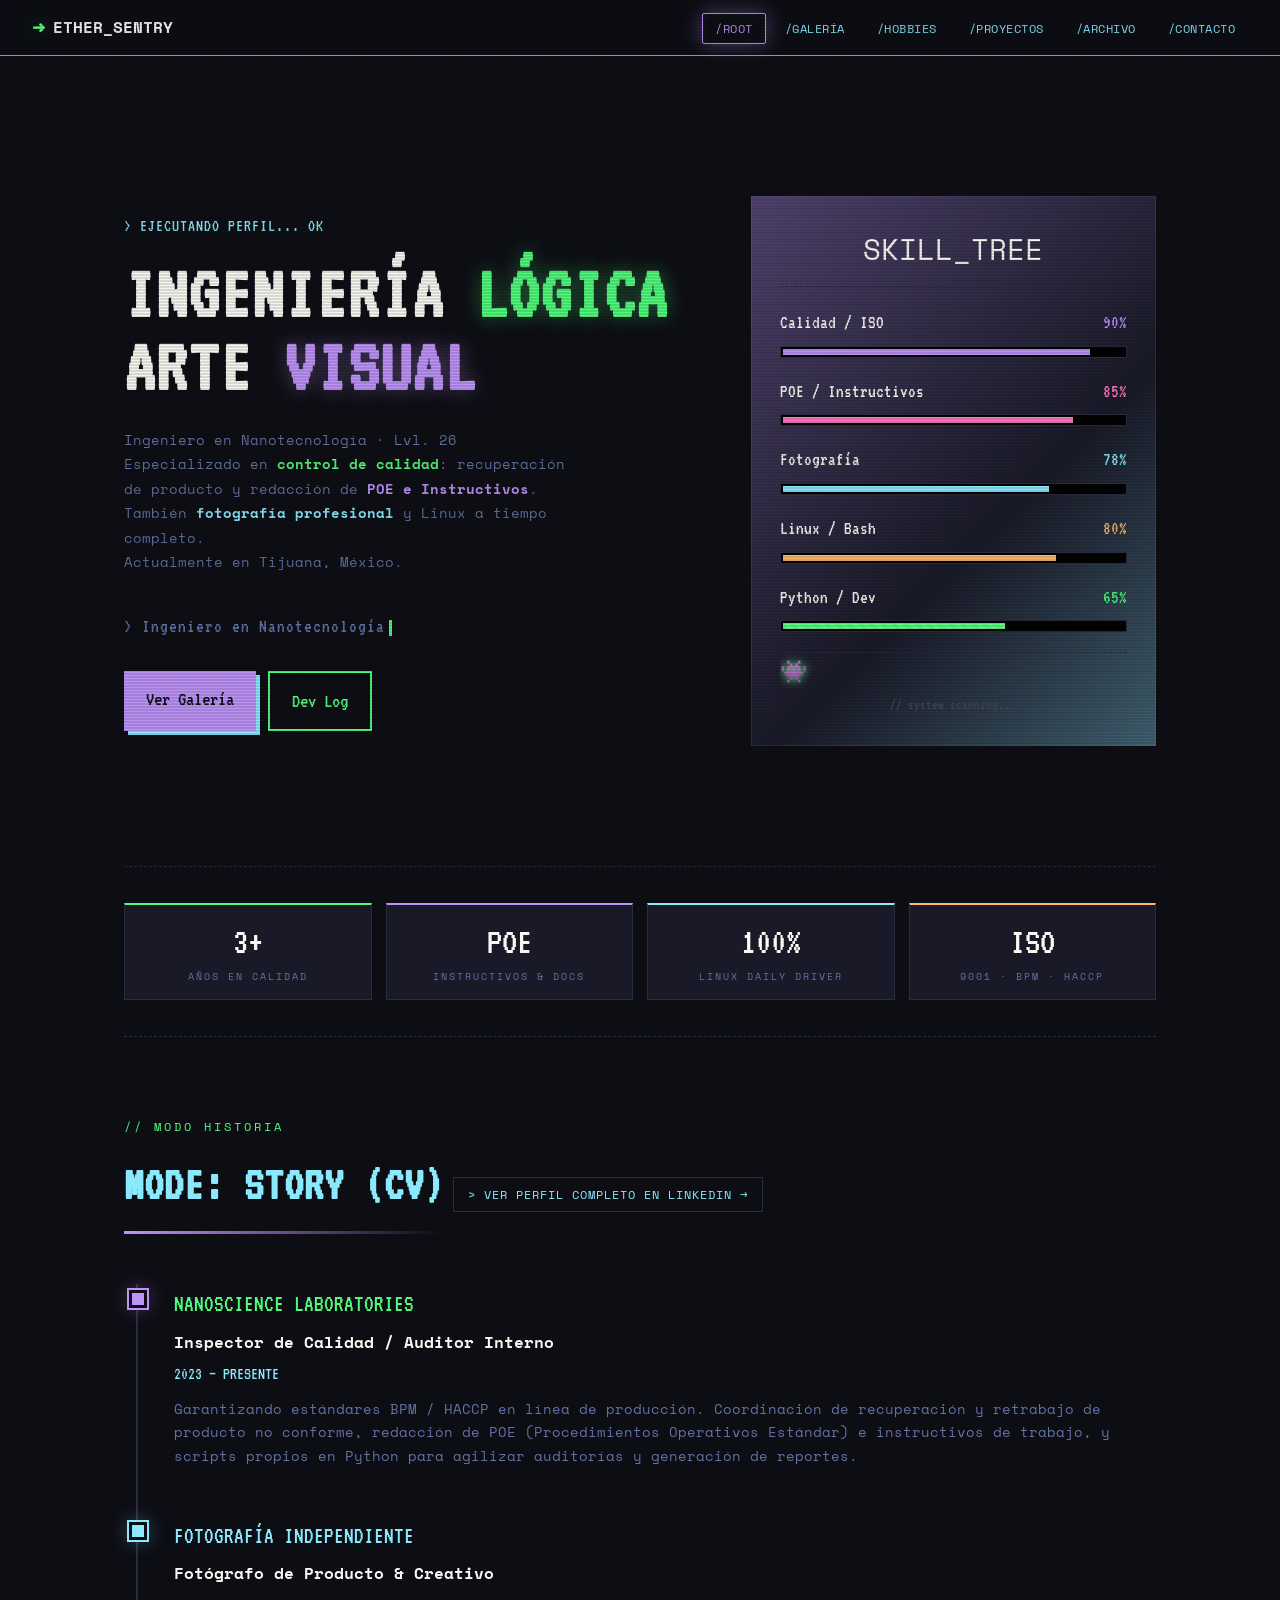
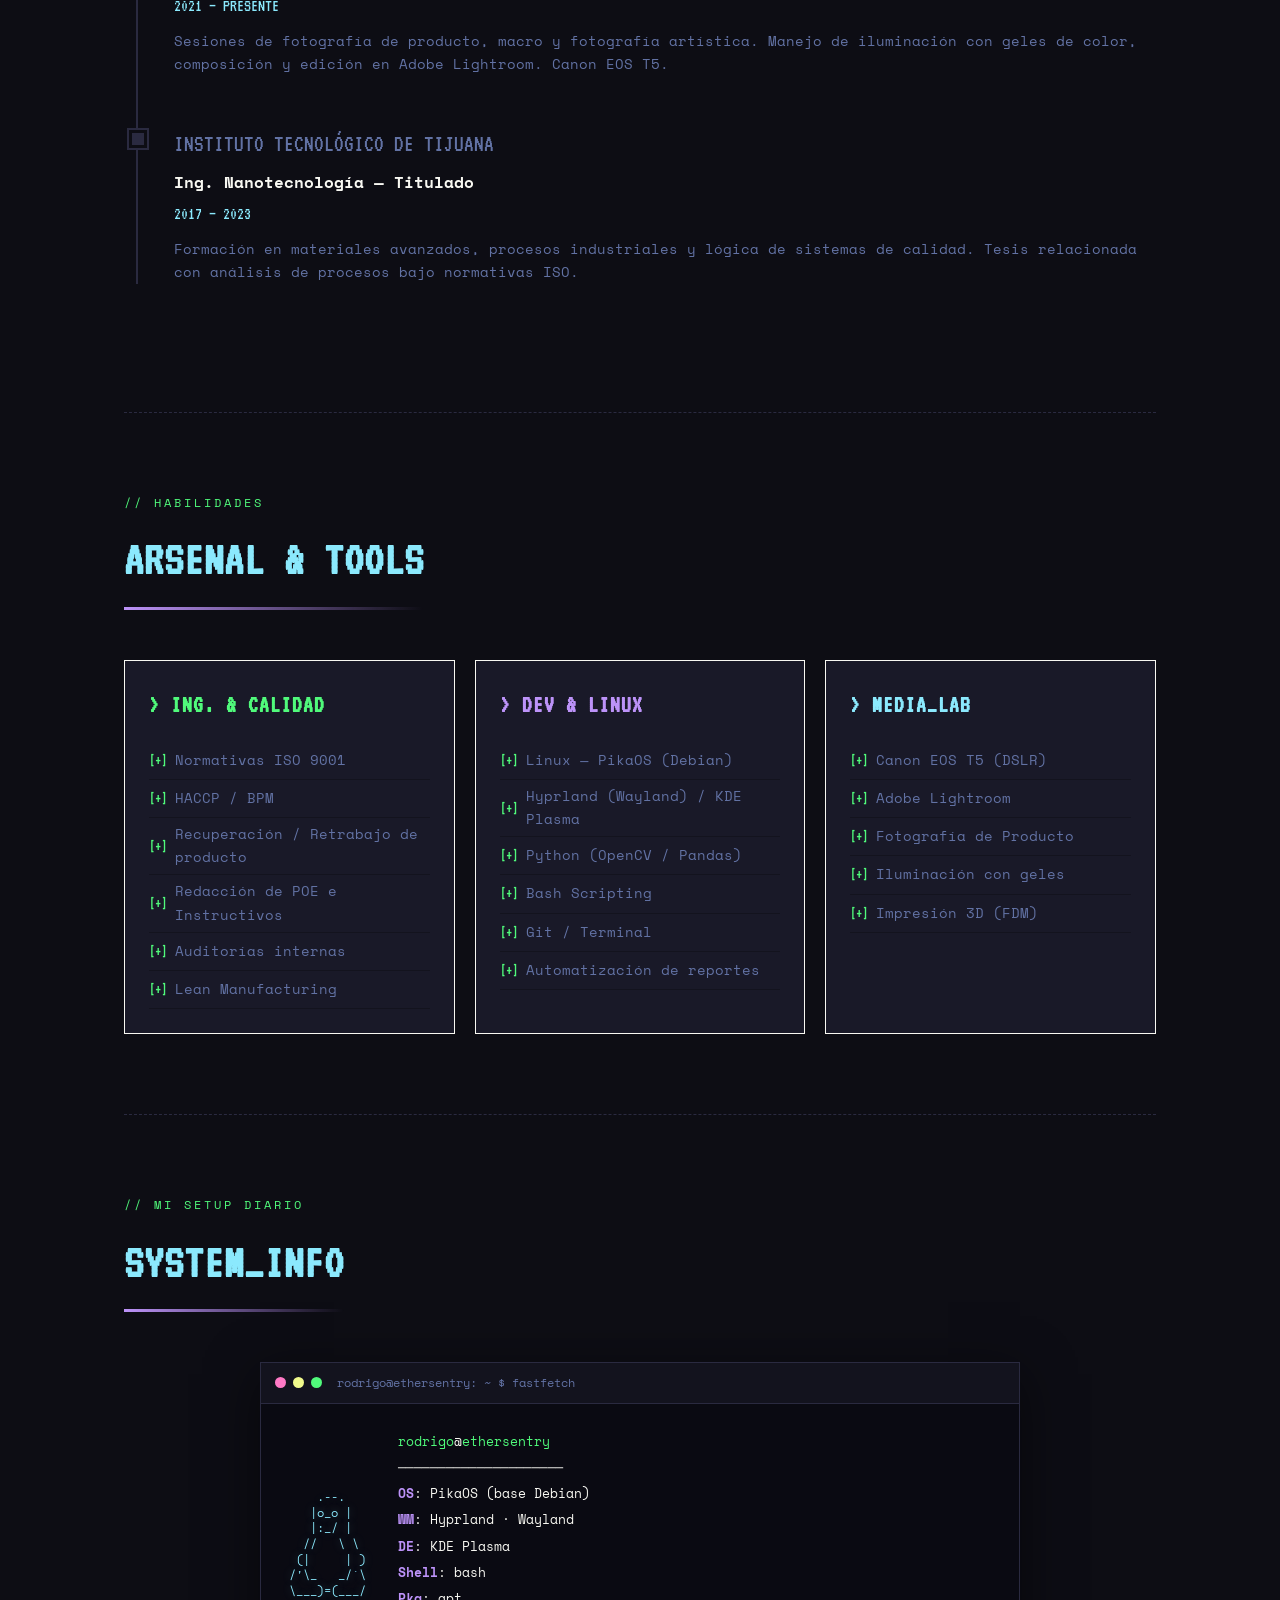
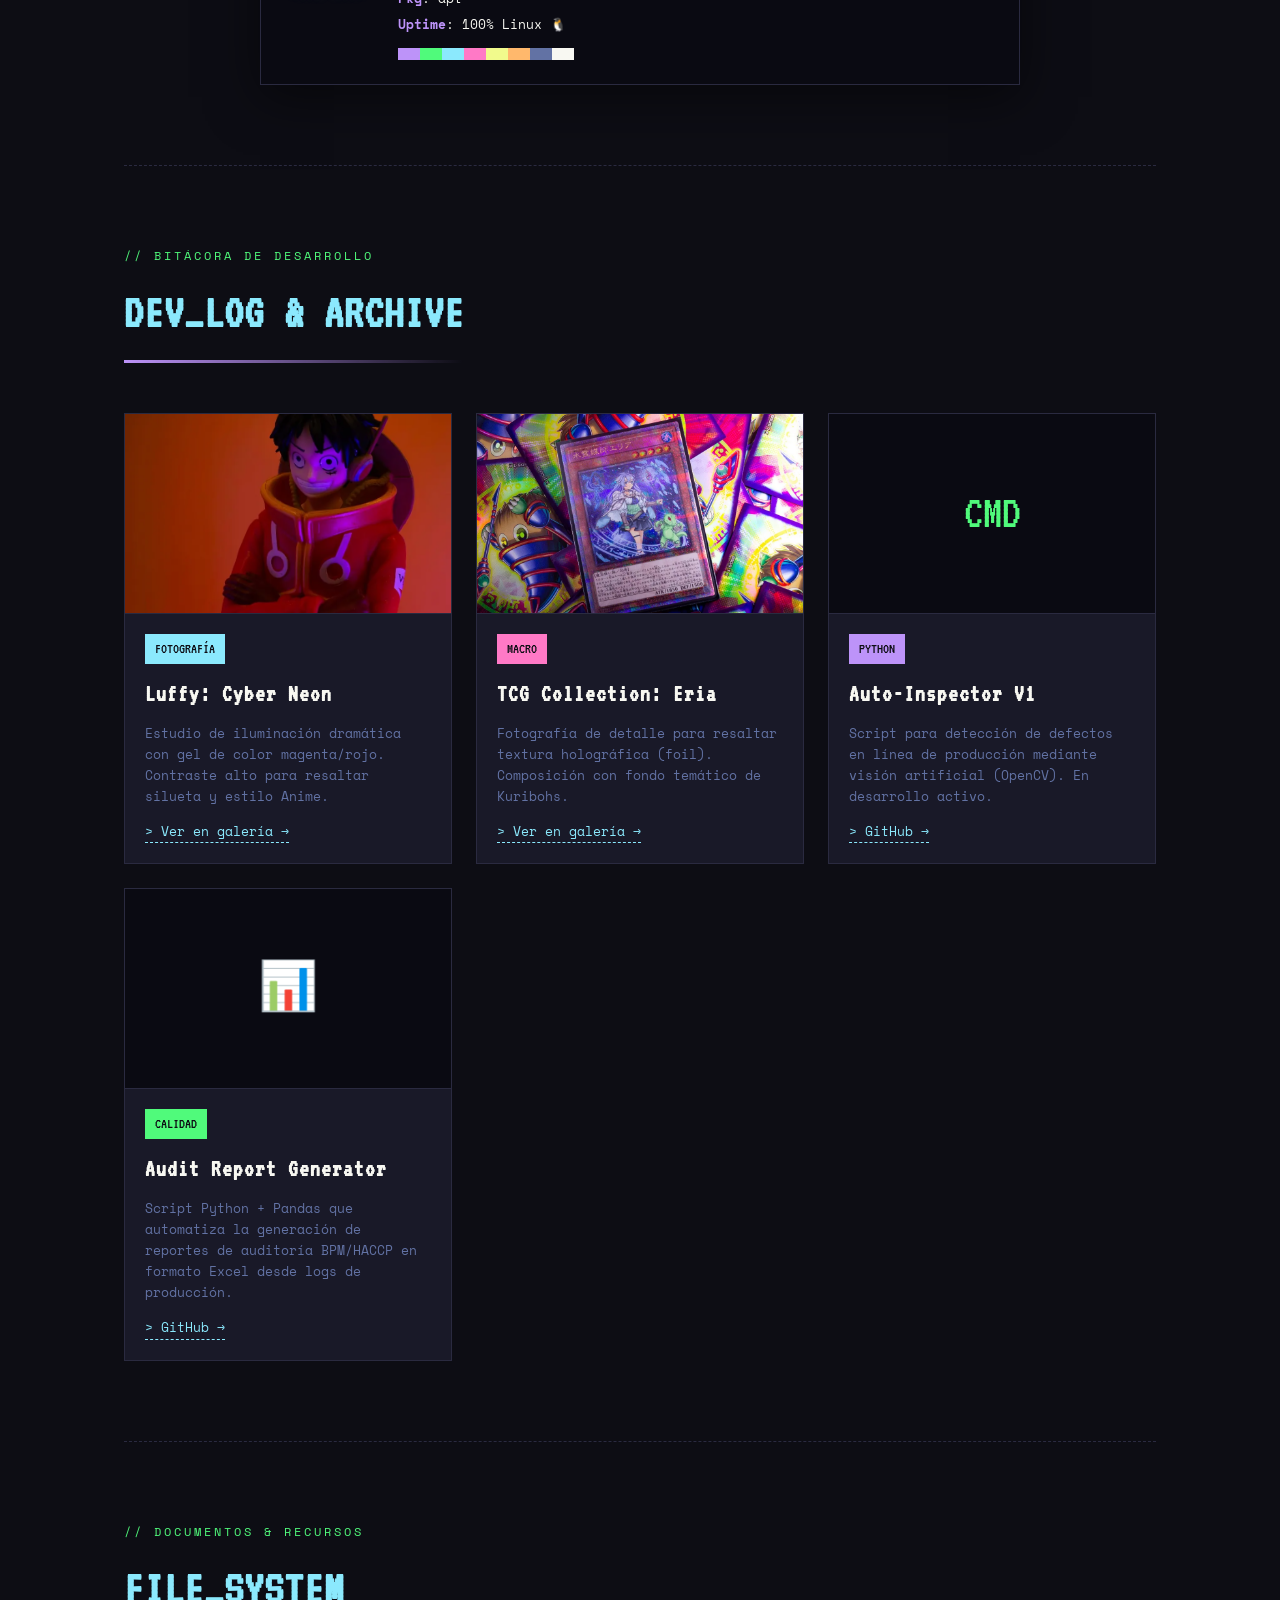
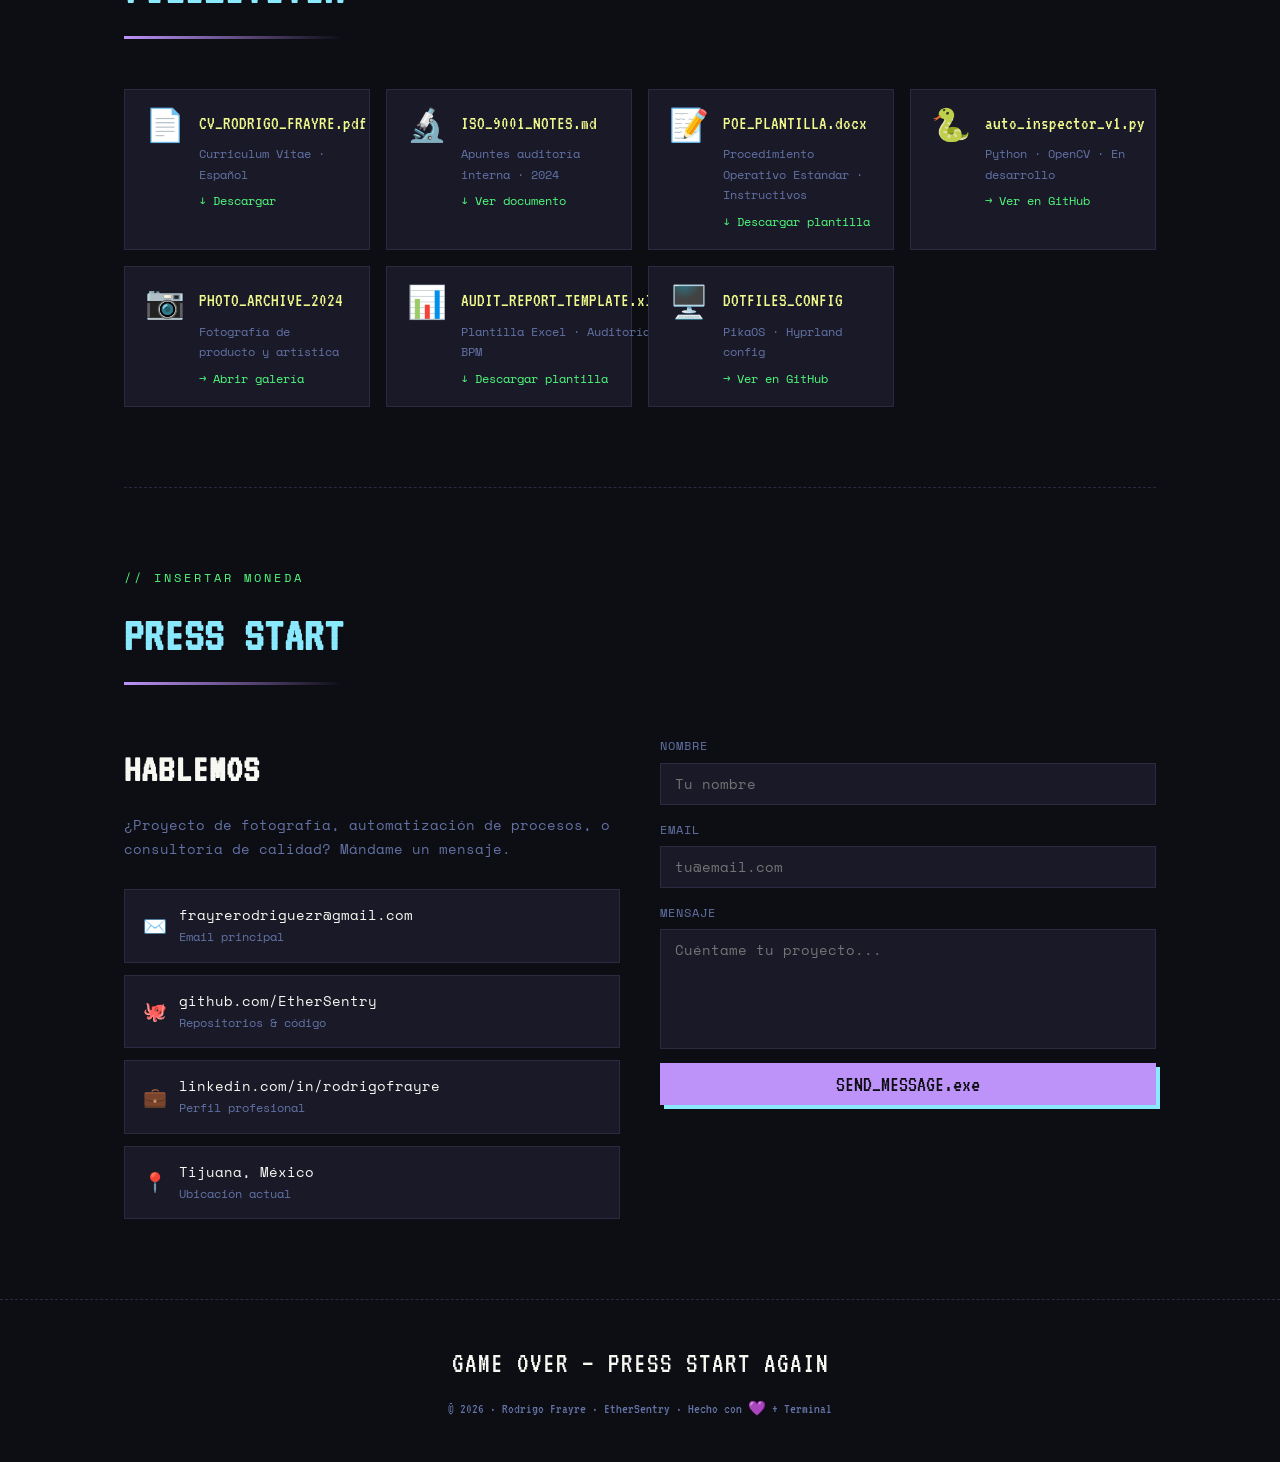
==== commit da60d8da: "Optimize weight, update content to Quality/POE profile, add visual sections - Compress images (carta" ====
--- a/index.html
+++ b/index.html
@@ -4,9 +4,9 @@
   <meta charset="UTF-8">
   <meta name="viewport" content="width=device-width, initial-scale=1.0">
   <title>EtherSentry | Dev & Photo Log</title>
-  <meta name="description" content="Portafolio de Rodrigo Frayre — Ingeniero en Nanotecnología, Control de Calidad y Fotografía Profesional. Tijuana, México.">
+  <meta name="description" content="Portafolio de Rodrigo Frayre — Ingeniero en Nanotecnología, Control de Calidad, documentación POE e Instructivos, y Fotografía. Tijuana, México.">
   <meta property="og:title" content="EtherSentry | Dev & Photo Log">
-  <meta property="og:description" content="Calidad industrial · Automatización Python · Fotografía">
+  <meta property="og:description" content="Calidad industrial · POE & Instructivos · Linux · Fotografía">
   <meta property="og:type" content="website">
   <meta property="og:url" content="https://ethersentry.github.io/myportfolio/">
   <meta property="og:image" content="https://ethersentry.github.io/myportfolio/luffy.jpg">
@@ -53,9 +53,11 @@
       </h1>
       <p class="hero-desc">
         Ingeniero en Nanotecnología · Lvl. 26<br>
-        Especializado en <strong style="color:var(--green)">control de calidad</strong>,
-        <strong style="color:var(--purple)">automatización Python</strong> y
-        <strong style="color:var(--cyan)">fotografía profesional</strong>.<br>
+        Especializado en <strong style="color:var(--green)">control de calidad</strong>:
+        recuperación de producto y redacción de
+        <strong style="color:var(--purple)">POE e Instructivos</strong>.
+        También <strong style="color:var(--cyan)">fotografía profesional</strong>
+        y Linux a tiempo completo.<br>
         Actualmente en Tijuana, México.
       </p>
       <p class="pixel" style="font-size:1.2rem; color:var(--text-dim); margin-bottom: 28px;">
@@ -80,11 +82,29 @@
       </div>
       <div class="stat-row">
         <div class="stat-label">
+          <span>POE / Instructivos</span>
+          <span style="color:var(--pink)">85%</span>
+        </div>
+        <div class="progress-track">
+          <div class="progress-fill" style="width:85%; background:var(--pink);" data-w="85"></div>
+        </div>
+      </div>
+      <div class="stat-row">
+        <div class="stat-label">
           <span>Fotografía</span>
           <span style="color:var(--cyan)">78%</span>
         </div>
         <div class="progress-track">
           <div class="progress-fill" style="width:78%; background:var(--cyan);" data-w="78"></div>
+        </div>
+      </div>
+      <div class="stat-row">
+        <div class="stat-label">
+          <span>Linux / Bash</span>
+          <span style="color:var(--orange)">80%</span>
+        </div>
+        <div class="progress-track">
+          <div class="progress-fill" style="width:80%; background:var(--orange);" data-w="80"></div>
         </div>
       </div>
       <div class="stat-row">
@@ -96,21 +116,36 @@
           <div class="progress-fill" style="width:65%;" data-w="65"></div>
         </div>
       </div>
-      <div class="stat-row">
-        <div class="stat-label">
-          <span>Linux / Bash</span>
-          <span style="color:var(--orange)">70%</span>
-        </div>
-        <div class="progress-track">
-          <div class="progress-fill" style="width:70%; background:var(--orange);" data-w="70"></div>
-        </div>
-      </div>
       <div class="pixel-runner">
         <div class="pixel-sprite">👾</div>
       </div>
       <p class="pixel" style="text-align:center; font-size:0.85rem; color:var(--text-muted); margin-top:6px;">
         // system scanning...
       </p>
+    </div>
+  </section>
+
+  <hr class="divider">
+
+  <!-- ═══════════════ STATS STRIP ═══════════════ -->
+  <section class="stats-strip" aria-label="resumen rápido">
+    <div class="stats-strip-grid">
+      <div class="stat-chip">
+        <span class="stat-num">3+</span>
+        <span class="stat-desc">Años en Calidad</span>
+      </div>
+      <div class="stat-chip">
+        <span class="stat-num">POE</span>
+        <span class="stat-desc">Instructivos &amp; Docs</span>
+      </div>
+      <div class="stat-chip">
+        <span class="stat-num">100%</span>
+        <span class="stat-desc">Linux Daily Driver</span>
+      </div>
+      <div class="stat-chip">
+        <span class="stat-num">ISO</span>
+        <span class="stat-desc">9001 · BPM · HACCP</span>
+      </div>
     </div>
   </section>
 
@@ -135,8 +170,10 @@
         <div class="timeline-date">2023 — PRESENTE</div>
         <p class="timeline-desc">
           Garantizando estándares BPM / HACCP en línea de producción.
-          Implementación de scripts propios en Python para agilizar auditorías,
-          detección automatizada de errores y generación de reportes.
+          Coordinación de recuperación y retrabajo de producto no conforme,
+          redacción de POE (Procedimientos Operativos Estándar) e instructivos
+          de trabajo, y scripts propios en Python para agilizar auditorías
+          y generación de reportes.
         </p>
       </div>
 
@@ -182,18 +219,20 @@
         <ul class="skill-list">
           <li>Normativas ISO 9001</li>
           <li>HACCP / BPM</li>
-          <li>Metrología Industrial</li>
+          <li>Recuperación / Retrabajo de producto</li>
+          <li>Redacción de POE e Instructivos</li>
+          <li>Auditorías internas</li>
           <li>Lean Manufacturing</li>
-          <li>Auditorías internas</li>
         </ul>
       </div>
 
       <div class="skill-card" style="border-color:var(--purple)20;">
         <h3 class="skill-card-title pixel" style="color:var(--purple)">&gt; DEV & LINUX</h3>
         <ul class="skill-list">
+          <li>Linux — PikaOS (Debian)</li>
+          <li>Hyprland (Wayland) / KDE Plasma</li>
           <li>Python (OpenCV / Pandas)</li>
           <li>Bash Scripting</li>
-          <li>Linux — Garuda / Hyprland</li>
           <li>Git / Terminal</li>
           <li>Automatización de reportes</li>
         </ul>
@@ -215,6 +254,47 @@
 
   <hr class="divider">
 
+  <!-- ═══════════════ SYSTEM INFO (fastfetch) ═══════════════ -->
+  <section id="system">
+    <div class="section-header">
+      <p class="section-tag">// mi setup diario</p>
+      <h2 class="section-title pixel">SYSTEM_INFO</h2>
+    </div>
+    <div class="fetch-card">
+      <div class="fetch-titlebar">
+        <span class="fetch-dot fetch-dot--r"></span>
+        <span class="fetch-dot fetch-dot--y"></span>
+        <span class="fetch-dot fetch-dot--g"></span>
+        <span>rodrigo@ethersentry: ~ $ fastfetch</span>
+      </div>
+      <div class="fetch-body">
+        <pre class="fetch-art" aria-hidden="true">
+    .--.
+   |o_o |
+   |:_/ |
+  //   \ \
+ (|     | )
+/'\_   _/`\
+\___)=(___/</pre>
+        <div class="fetch-lines">
+          <div><span class="fetch-prompt">rodrigo</span>@<span class="fetch-prompt">ethersentry</span></div>
+          <div>─────────────────────</div>
+          <div><span class="fk">OS</span>: <span class="fv">PikaOS (base Debian)</span></div>
+          <div><span class="fk">WM</span>: <span class="fv">Hyprland · Wayland</span></div>
+          <div><span class="fk">DE</span>: <span class="fv">KDE Plasma</span></div>
+          <div><span class="fk">Shell</span>: <span class="fv">bash</span></div>
+          <div><span class="fk">Pkg</span>: <span class="fv">apt</span></div>
+          <div><span class="fk">Uptime</span>: <span class="fv">100% Linux 🐧</span></div>
+          <div class="fetch-colors" aria-hidden="true">
+            <i style="background:var(--purple)"></i><i style="background:var(--green)"></i><i style="background:var(--cyan)"></i><i style="background:var(--pink)"></i><i style="background:var(--yellow)"></i><i style="background:var(--orange)"></i><i style="background:var(--text-dim)"></i><i style="background:var(--text-main)"></i>
+          </div>
+        </div>
+      </div>
+    </div>
+  </section>
+
+  <hr class="divider">
+
   <!-- ═══════════════ PROYECTOS ═══════════════ -->
   <section id="proyectos">
     <div class="section-header">
@@ -225,7 +305,7 @@
 
       <article class="project-card">
         <div class="card-img">
-          <img src="luffy.jpg" alt="Luffy Cyber Neon — fotografía con gel magenta">
+          <img src="luffy.webp" alt="Luffy Cyber Neon — fotografía con gel magenta" width="781" height="1000" loading="lazy" decoding="async">
         </div>
         <div class="card-body">
           <span class="tag tag-photo">FOTOGRAFÍA</span>
@@ -240,7 +320,7 @@
 
       <article class="project-card">
         <div class="card-img">
-          <img src="cartas.jpg" alt="Carta Yu-Gi-Oh Eria Foil — macro">
+          <img src="cartas.webp" alt="Carta Yu-Gi-Oh Eria Foil — macro" width="1000" height="750" loading="lazy" decoding="async">
         </div>
         <div class="card-body">
           <span class="tag tag-macro">MACRO</span>
@@ -314,6 +394,15 @@
         </div>
       </div>
 
+      <div class="archive-item" onclick="window.open('#','_blank')">
+        <div class="archive-icon">📝</div>
+        <div>
+          <div class="archive-name">POE_PLANTILLA.docx</div>
+          <div class="archive-meta">Procedimiento Operativo Estándar · Instructivos</div>
+          <div class="archive-size">↓ Descargar plantilla</div>
+        </div>
+      </div>
+
       <div class="archive-item" onclick="window.open('https://github.com/EtherSentry','_blank')">
         <div class="archive-icon">🐍</div>
         <div>
@@ -345,7 +434,7 @@
         <div class="archive-icon">🖥️</div>
         <div>
           <div class="archive-name">DOTFILES_CONFIG</div>
-          <div class="archive-meta">Garuda Linux · Hyprland config</div>
+          <div class="archive-meta">PikaOS · Hyprland config</div>
           <div class="archive-size">→ Ver en GitHub</div>
         </div>
       </div>
@@ -440,9 +529,11 @@
 const lines = [
   "Ingeniero en Nanotecnología",
   "Control de Calidad / ISO 9001",
+  "Recuperación de producto",
+  "Redacción de POE e Instructivos",
   "Automatización con Python",
   "Fotografía Profesional",
-  "Linux Enjoyer 🐧"
+  "PikaOS + Hyprland 🐧"
 ];
 let li = 0, ci = 0, deleting = false;
 const el = document.getElementById('typing-text');
--- a/style.css
+++ b/style.css
@@ -3,7 +3,7 @@
    Paleta: Dracula Theme  |  Fuentes: VT323 + Space Mono
    ============================================================ */
 
-@import url('https://fonts.googleapis.com/css2?family=VT323&family=Space+Mono:ital,wght@0,400;0,700;1,400&display=swap');
+/* Las fuentes se cargan vía <link> en el HTML (evita @import render-blocking) */
 
 /* --- VARIABLES --- */
 :root {
@@ -316,6 +316,104 @@
 
 /* --- TÍTULOS DE SECCIÓN --- */
 section { padding: 80px 0; }
+
+/* --- STATS STRIP (status bar) --- */
+section.stats-strip { padding: 36px 0; }
+.stats-strip-grid {
+  display: grid;
+  grid-template-columns: repeat(auto-fit, minmax(170px, 1fr));
+  gap: 14px;
+}
+.stat-chip {
+  background: var(--bg-card);
+  border: 1px solid var(--border);
+  border-top: 2px solid var(--green);
+  padding: 18px 16px 14px;
+  text-align: center;
+  transition: all 0.25s;
+}
+.stat-chip:hover {
+  border-color: var(--green);
+  box-shadow: var(--glow-green);
+  transform: translateY(-3px);
+}
+.stat-chip:nth-child(2) { border-top-color: var(--purple); }
+.stat-chip:nth-child(2):hover { border-color: var(--purple); box-shadow: var(--glow-purple); }
+.stat-chip:nth-child(3) { border-top-color: var(--cyan); }
+.stat-chip:nth-child(3):hover { border-color: var(--cyan); box-shadow: var(--glow-cyan); }
+.stat-chip:nth-child(4) { border-top-color: var(--orange); }
+.stat-chip:nth-child(4):hover { border-color: var(--orange); box-shadow: 0 0 20px rgba(255,184,108,0.4); }
+.stat-num {
+  display: block;
+  font-family: var(--font-pixel);
+  font-size: 2.4rem;
+  color: var(--text-main);
+  line-height: 1;
+  margin-bottom: 6px;
+}
+.stat-desc {
+  display: block;
+  font-size: 0.65rem;
+  color: var(--text-dim);
+  letter-spacing: 2px;
+  text-transform: uppercase;
+}
+
+/* --- FETCH CARD (terminal fastfetch) --- */
+.fetch-card {
+  background: #0a0a12;
+  border: 1px solid var(--border);
+  max-width: 760px;
+  margin: 0 auto;
+  box-shadow: 0 12px 48px rgba(0,0,0,0.5);
+}
+.fetch-titlebar {
+  display: flex;
+  align-items: center;
+  gap: 7px;
+  padding: 10px 14px;
+  background: var(--bg-panel);
+  border-bottom: 1px solid var(--border);
+  font-family: var(--font-mono);
+  font-size: 0.72rem;
+  color: var(--text-dim);
+}
+.fetch-dot { width: 11px; height: 11px; border-radius: 50%; flex-shrink: 0; }
+.fetch-dot--r { background: var(--pink); }
+.fetch-dot--y { background: var(--yellow); }
+.fetch-dot--g { background: var(--green); }
+.fetch-titlebar span:last-child { margin-left: 8px; }
+.fetch-body {
+  display: flex;
+  gap: 32px;
+  padding: 24px 28px;
+  flex-wrap: wrap;
+  align-items: center;
+}
+.fetch-art {
+  font-family: var(--font-mono);
+  font-size: 0.78rem;
+  line-height: 1.25;
+  color: var(--cyan);
+  text-shadow: 0 0 8px rgba(139,233,253,0.35);
+  margin: 0;
+  flex-shrink: 0;
+}
+.fetch-lines {
+  font-family: var(--font-mono);
+  font-size: 0.82rem;
+  line-height: 2;
+  min-width: 0;
+}
+.fetch-lines .fk { color: var(--purple); font-weight: 700; }
+.fetch-lines .fv { color: var(--text-main); }
+.fetch-prompt { color: var(--green); }
+.fetch-colors { display: flex; gap: 0; margin-top: 10px; }
+.fetch-colors i {
+  width: 22px;
+  height: 12px;
+  display: inline-block;
+}
 
 .section-header {
   margin-bottom: 50px;
@@ -1282,4 +1380,20 @@
   .masonry-grid { columns: 1; }
   .hero h1 { font-size: 2.8rem; }
   .nav-links a { padding: 4px 6px; font-size: 0.65rem; }
-}
+  .fetch-body { gap: 18px; padding: 18px 16px; }
+  .fetch-art { font-size: 0.65rem; }
+}
+
+/* ============================================================
+   ACCESIBILIDAD / RENDIMIENTO — Movimiento reducido
+   ============================================================ */
+@media (prefers-reduced-motion: reduce) {
+  *, *::before, *::after {
+    animation-duration: 0.01ms !important;
+    animation-iteration-count: 1 !important;
+    transition-duration: 0.01ms !important;
+  }
+  html { scroll-behavior: auto; }
+  body::after { display: none; }   /* scanline */
+  .pixel-sprite { display: none; } /* sprite corredor */
+}
